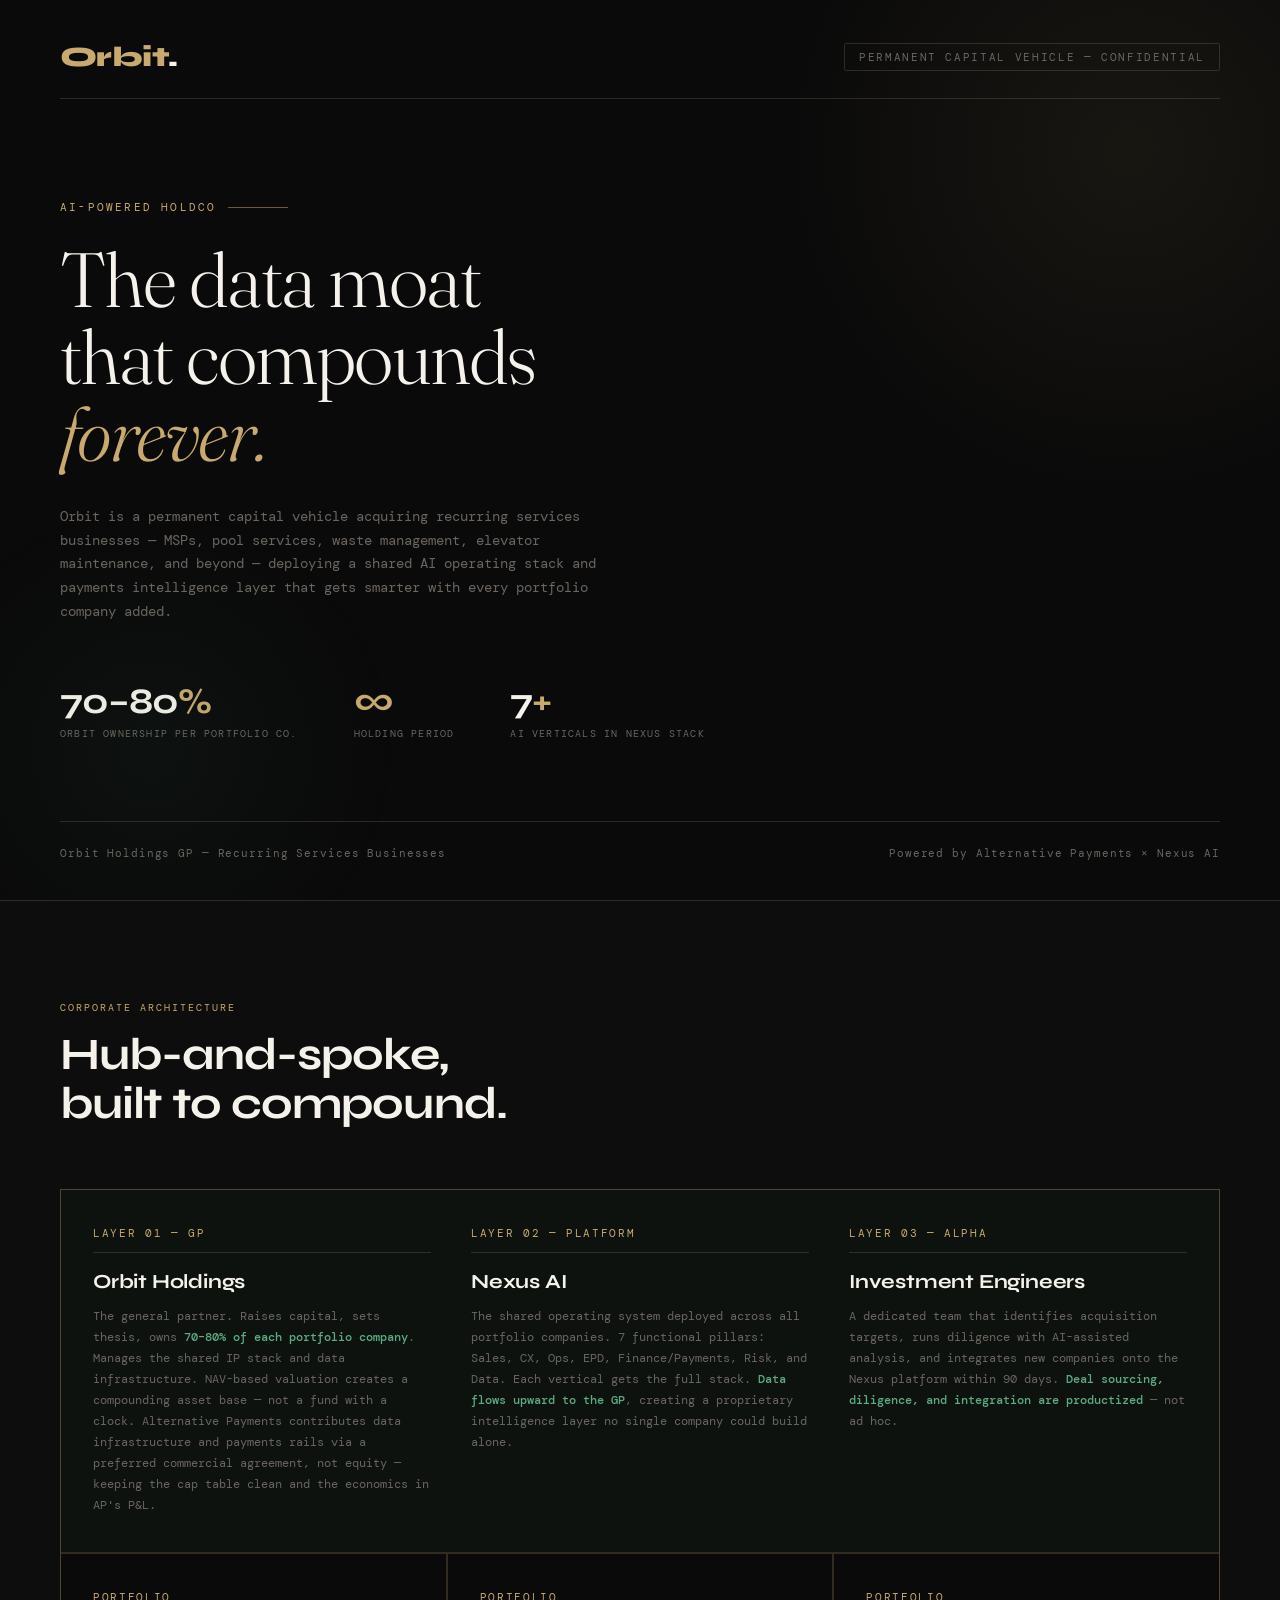
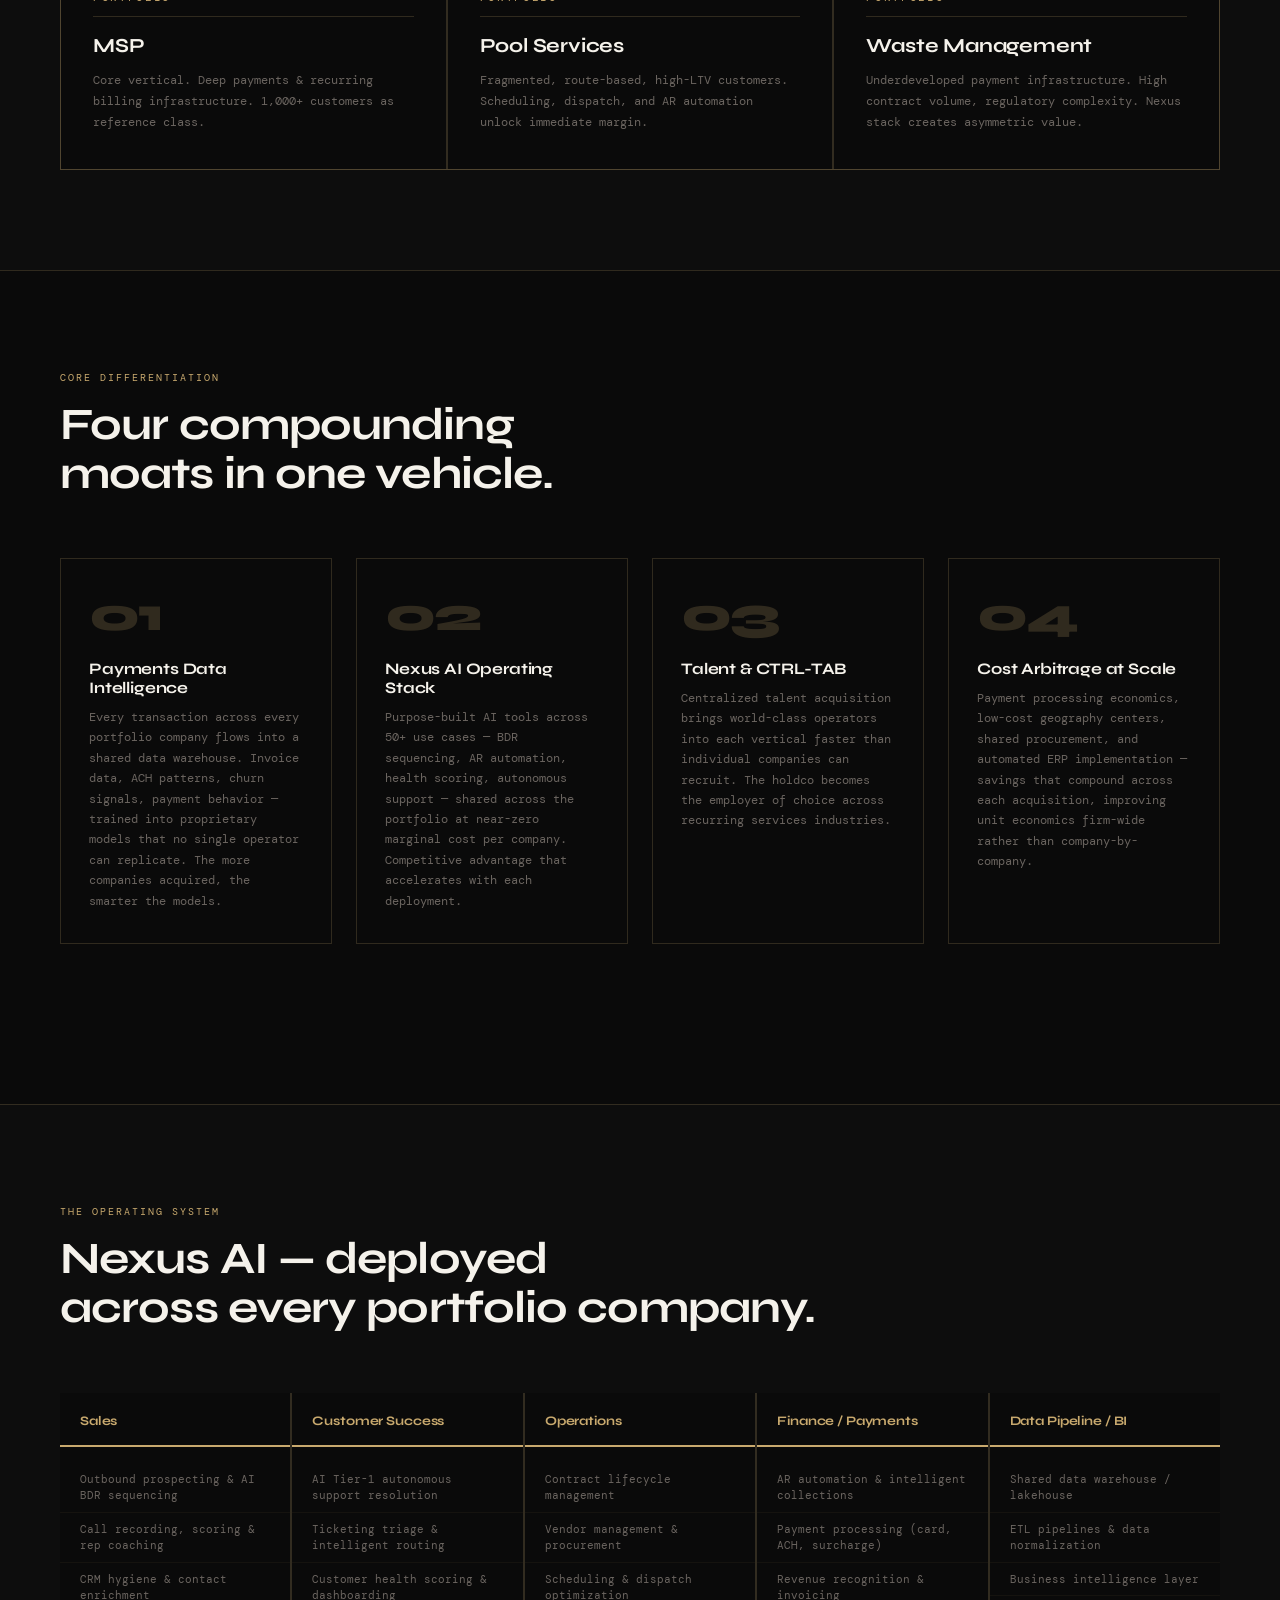
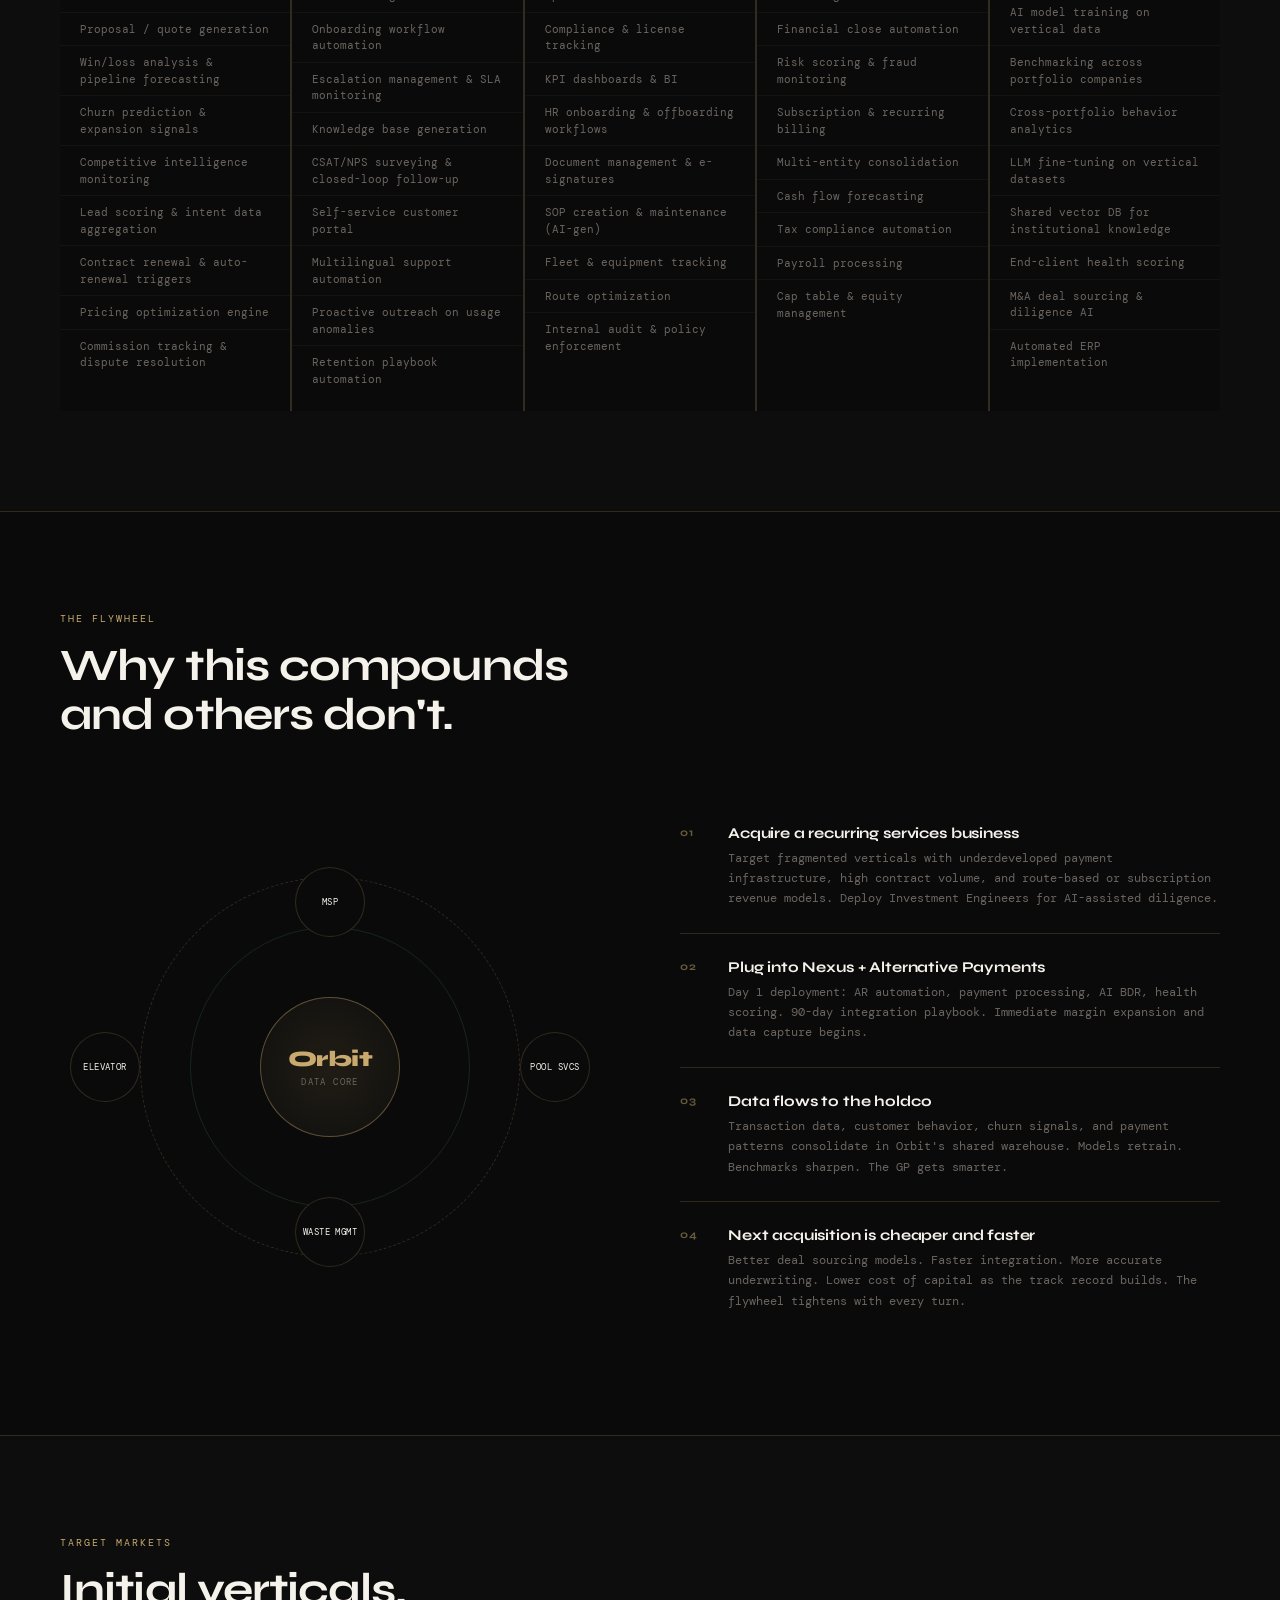
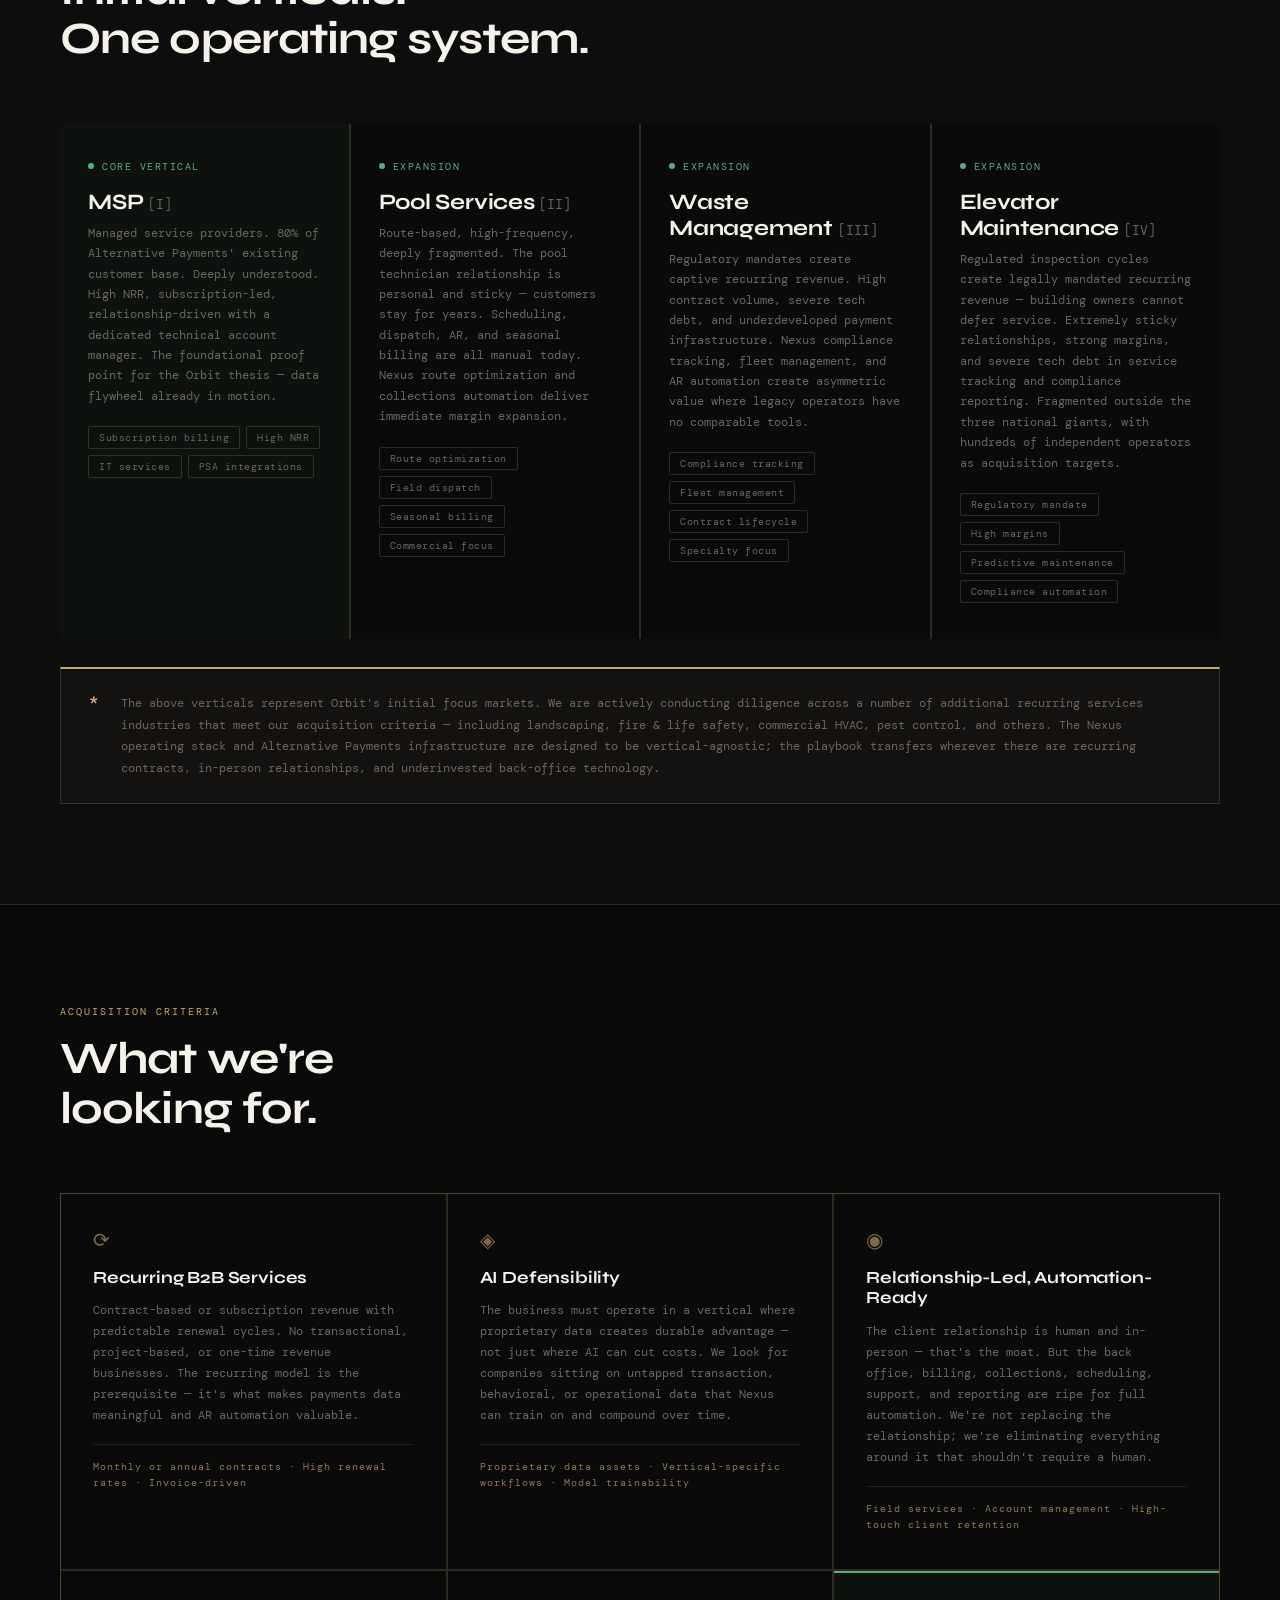
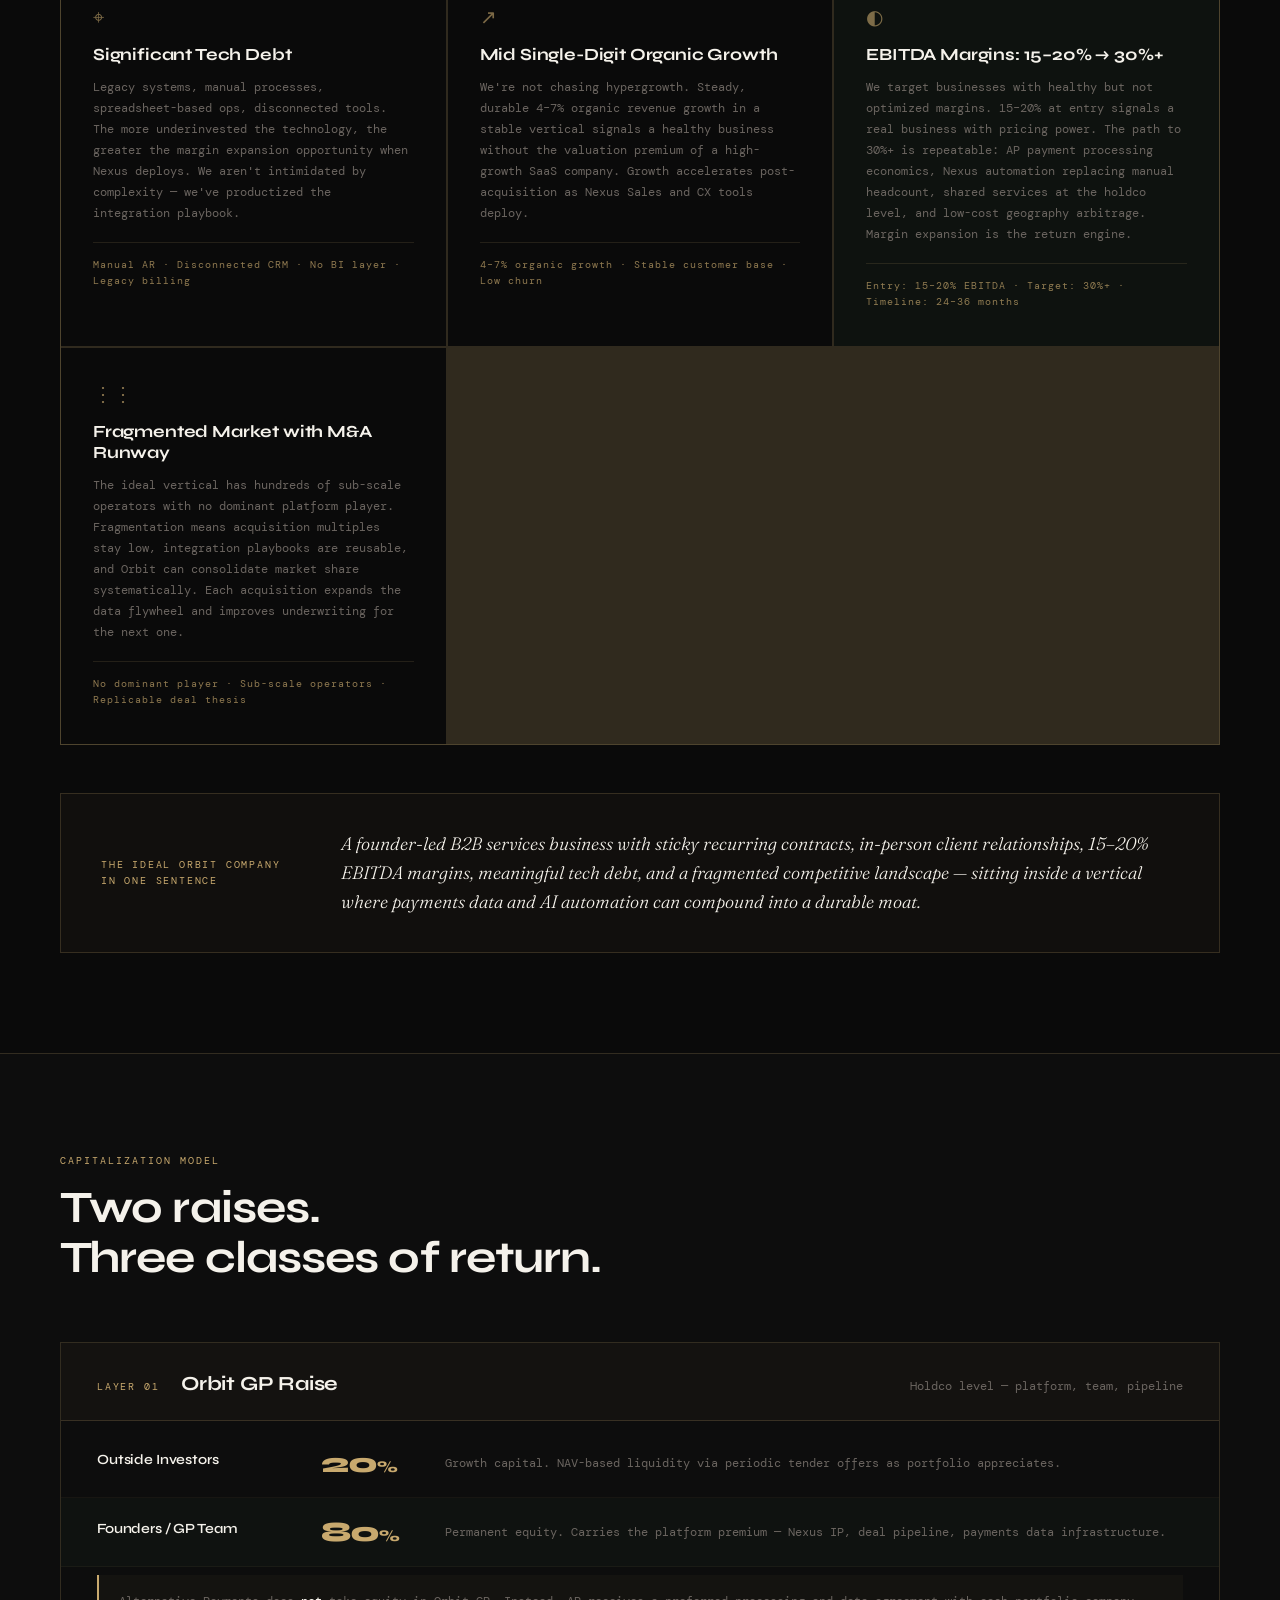
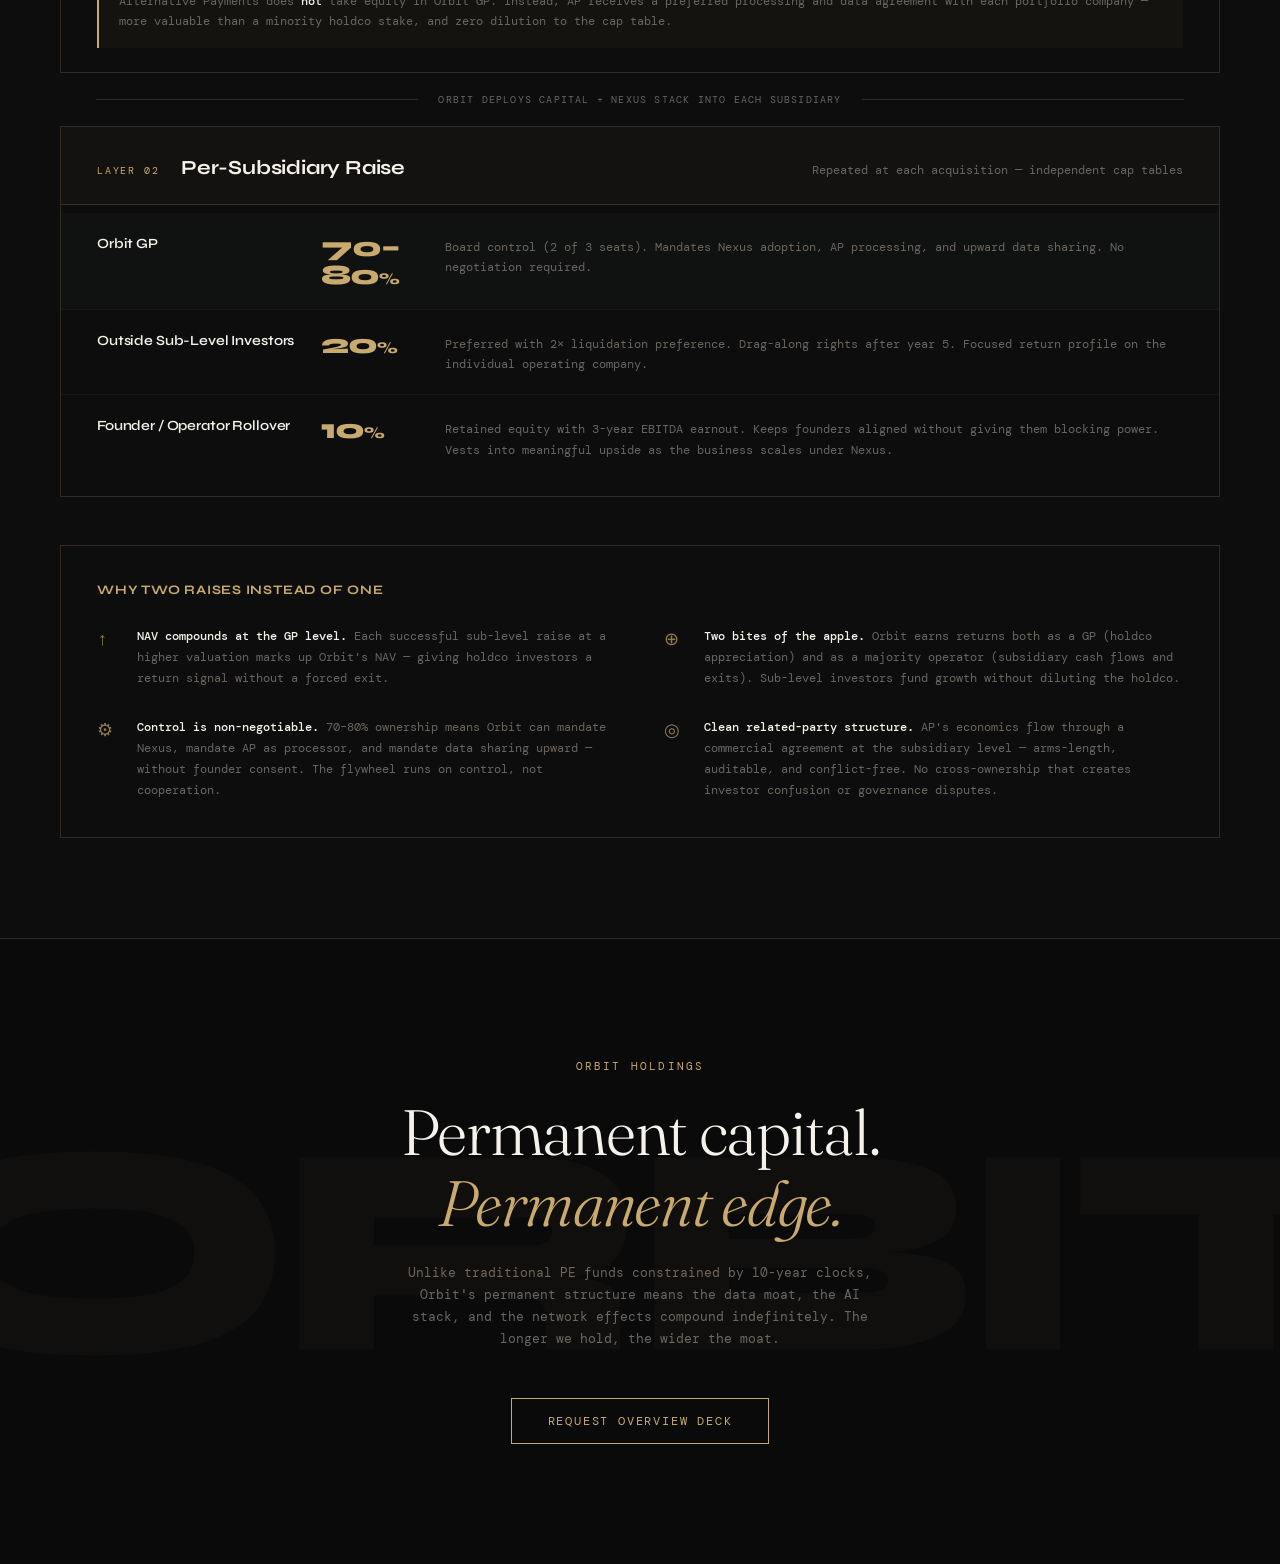
==== index.html @ 308761db "Rename orbit-overview.html to index.html" ====
<!DOCTYPE html>
<html lang="en">
<head>
<meta charset="UTF-8">
<meta name="viewport" content="width=device-width, initial-scale=1.0">
<title>Orbit — AI-Powered Permanent Capital Vehicle</title>
<link href="https://fonts.googleapis.com/css2?family=Syne:wght@400;500;600;700;800&family=DM+Mono:wght@300;400;500&family=Fraunces:ital,opsz,wght@0,9..144,300;0,9..144,400;1,9..144,300&display=swap" rel="stylesheet">
<style>
  :root {
    --black: #0a0a0a;
    --off-white: #f5f2eb;
    --cream: #ede9df;
    --gold: #c8a96e;
    --gold-light: #e2c998;
    --green: #3d7a5a;
    --green-light: #5aad82;
    --rust: #b85c38;
    --muted: #6b6560;
    --border: rgba(200,169,110,0.2);
  }

  * { margin: 0; padding: 0; box-sizing: border-box; }

  body {
    background: var(--black);
    color: var(--off-white);
    font-family: 'DM Mono', monospace;
    overflow-x: hidden;
  }

  /* ── HERO ── */
  .hero {
    min-height: 100vh;
    display: grid;
    grid-template-rows: auto 1fr auto;
    padding: 40px 60px;
    position: relative;
    overflow: hidden;
  }

  .hero::before {
    content: '';
    position: absolute;
    top: -200px; right: -200px;
    width: 700px; height: 700px;
    background: radial-gradient(circle, rgba(200,169,110,0.08) 0%, transparent 70%);
    pointer-events: none;
  }
  .hero::after {
    content: '';
    position: absolute;
    bottom: -100px; left: -100px;
    width: 500px; height: 500px;
    background: radial-gradient(circle, rgba(61,122,90,0.07) 0%, transparent 70%);
    pointer-events: none;
  }

  .nav {
    display: flex;
    justify-content: space-between;
    align-items: center;
    border-bottom: 1px solid var(--border);
    padding-bottom: 24px;
    animation: fadeUp 0.8s ease both;
  }

  .logo {
    font-family: 'Syne', sans-serif;
    font-size: 28px;
    font-weight: 800;
    letter-spacing: -0.02em;
    color: var(--gold);
  }
  .logo span { color: var(--off-white); }

  .nav-tag {
    font-size: 11px;
    letter-spacing: 0.15em;
    text-transform: uppercase;
    color: var(--muted);
    border: 1px solid var(--border);
    padding: 6px 14px;
    border-radius: 2px;
  }

  .hero-body {
    display: flex;
    flex-direction: column;
    justify-content: center;
    padding: 80px 0 60px;
    animation: fadeUp 0.8s 0.15s ease both;
  }

  .eyebrow {
    font-size: 11px;
    letter-spacing: 0.2em;
    text-transform: uppercase;
    color: var(--gold);
    margin-bottom: 28px;
    display: flex;
    align-items: center;
    gap: 12px;
  }
  .eyebrow::after {
    content: '';
    width: 60px; height: 1px;
    background: var(--gold);
    opacity: 0.5;
  }

  .hero-headline {
    font-family: 'Fraunces', serif;
    font-size: clamp(52px, 6vw, 88px);
    font-weight: 300;
    line-height: 1.0;
    letter-spacing: -0.02em;
    color: var(--off-white);
    max-width: 800px;
    margin-bottom: 32px;
  }
  .hero-headline em {
    font-style: italic;
    color: var(--gold);
  }

  .hero-sub {
    font-size: 14px;
    line-height: 1.7;
    color: var(--muted);
    max-width: 560px;
    margin-bottom: 56px;
  }

  .hero-stats {
    display: flex;
    gap: 56px;
  }
  .stat-item {}
  .stat-num {
    font-family: 'Syne', sans-serif;
    font-size: 36px;
    font-weight: 700;
    color: var(--off-white);
    letter-spacing: -0.03em;
  }
  .stat-num span { color: var(--gold); }
  .stat-label {
    font-size: 10px;
    letter-spacing: 0.12em;
    text-transform: uppercase;
    color: var(--muted);
    margin-top: 4px;
  }

  .hero-footer {
    border-top: 1px solid var(--border);
    padding-top: 24px;
    display: flex;
    justify-content: space-between;
    align-items: center;
    font-size: 11px;
    color: var(--muted);
    letter-spacing: 0.08em;
    animation: fadeUp 0.8s 0.3s ease both;
  }

  /* ── SECTIONS ── */
  section {
    padding: 100px 60px;
    border-top: 1px solid var(--border);
  }

  .section-label {
    font-size: 10px;
    letter-spacing: 0.2em;
    text-transform: uppercase;
    color: var(--gold);
    margin-bottom: 16px;
  }

  .section-title {
    font-family: 'Syne', sans-serif;
    font-size: clamp(32px, 3.5vw, 52px);
    font-weight: 700;
    letter-spacing: -0.02em;
    line-height: 1.1;
    margin-bottom: 60px;
    color: var(--off-white);
  }

  /* ── STRUCTURE ── */
  .structure-section {
    background: #0d0d0d;
  }

  .structure-grid {
    display: grid;
    grid-template-columns: 1fr 1fr 1fr;
    gap: 2px;
    background: var(--border);
    border: 1px solid var(--border);
  }

  .struct-cell {
    background: var(--black);
    padding: 36px 32px;
    position: relative;
    transition: background 0.3s;
  }
  .struct-cell:hover { background: #111; }

  .struct-cell.featured {
    background: #0e120f;
    grid-column: span 3;
    display: grid;
    grid-template-columns: 1fr 1fr 1fr;
    gap: 40px;
    align-items: start;
  }

  .struct-icon {
    font-size: 11px;
    letter-spacing: 0.15em;
    text-transform: uppercase;
    color: var(--gold);
    margin-bottom: 16px;
    padding-bottom: 12px;
    border-bottom: 1px solid var(--border);
  }

  .struct-title {
    font-family: 'Syne', sans-serif;
    font-size: 20px;
    font-weight: 700;
    color: var(--off-white);
    margin-bottom: 12px;
    letter-spacing: -0.01em;
  }

  .struct-body {
    font-size: 12px;
    line-height: 1.75;
    color: var(--muted);
  }

  .struct-highlight {
    color: var(--green-light);
    font-weight: 500;
  }

  /* ── MOAT ── */
  .moat-section {}

  .moat-grid {
    display: grid;
    grid-template-columns: repeat(4, 1fr);
    gap: 24px;
    margin-bottom: 60px;
  }

  .moat-card {
    border: 1px solid var(--border);
    padding: 32px 28px;
    position: relative;
    overflow: hidden;
    transition: border-color 0.3s, transform 0.3s;
  }
  .moat-card:hover {
    border-color: var(--gold);
    transform: translateY(-3px);
  }
  .moat-card::before {
    content: '';
    position: absolute;
    top: 0; left: 0; right: 0;
    height: 2px;
    background: var(--gold);
    opacity: 0;
    transition: opacity 0.3s;
  }
  .moat-card:hover::before { opacity: 1; }

  .moat-num {
    font-family: 'Syne', sans-serif;
    font-size: 48px;
    font-weight: 800;
    color: var(--border);
    line-height: 1;
    margin-bottom: 20px;
    letter-spacing: -0.04em;
  }

  .moat-title {
    font-family: 'Syne', sans-serif;
    font-size: 16px;
    font-weight: 700;
    color: var(--off-white);
    margin-bottom: 10px;
    letter-spacing: -0.01em;
  }

  .moat-body {
    font-size: 12px;
    line-height: 1.7;
    color: var(--muted);
  }

  /* ── NEXUS ── */
  .nexus-section {
    background: #0d0d0d;
  }

  .nexus-grid {
    display: grid;
    grid-template-columns: repeat(5, 1fr);
    gap: 2px;
    background: var(--border);
  }

  .nexus-col {
    background: var(--black);
  }

  .nexus-header {
    padding: 20px 20px 16px;
    border-bottom: 2px solid var(--gold);
    font-family: 'Syne', sans-serif;
    font-size: 13px;
    font-weight: 700;
    letter-spacing: -0.01em;
    color: var(--gold);
  }

  .nexus-items {
    padding: 16px 0;
  }

  .nexus-item {
    padding: 8px 20px;
    font-size: 11px;
    color: var(--muted);
    line-height: 1.5;
    border-bottom: 1px solid rgba(200,169,110,0.06);
    transition: color 0.2s, background 0.2s;
  }
  .nexus-item:hover {
    color: var(--off-white);
    background: rgba(200,169,110,0.04);
  }
  .nexus-item:last-child { border-bottom: none; }

  /* ── FLYWHEEL ── */
  .flywheel-section {}

  .flywheel-layout {
    display: grid;
    grid-template-columns: 1fr 1fr;
    gap: 80px;
    align-items: center;
  }

  .flywheel-diagram {
    position: relative;
    height: 420px;
    display: flex;
    align-items: center;
    justify-content: center;
  }

  .orbit-ring {
    position: absolute;
    border-radius: 50%;
    border: 1px solid var(--border);
    animation: spin linear infinite;
  }
  .orbit-ring:nth-child(1) {
    width: 380px; height: 380px;
    animation-duration: 40s;
    border-style: dashed;
  }
  .orbit-ring:nth-child(2) {
    width: 280px; height: 280px;
    animation-duration: 28s;
    animation-direction: reverse;
    border-color: rgba(61,122,90,0.25);
  }

  .orbit-center {
    position: relative;
    z-index: 10;
    text-align: center;
    width: 140px; height: 140px;
    background: radial-gradient(circle, rgba(200,169,110,0.12), rgba(200,169,110,0.03));
    border-radius: 50%;
    border: 1px solid rgba(200,169,110,0.4);
    display: flex;
    flex-direction: column;
    align-items: center;
    justify-content: center;
  }

  .orbit-center-name {
    font-family: 'Syne', sans-serif;
    font-size: 22px;
    font-weight: 800;
    color: var(--gold);
    letter-spacing: -0.02em;
  }
  .orbit-center-sub {
    font-size: 9px;
    letter-spacing: 0.15em;
    text-transform: uppercase;
    color: var(--muted);
    margin-top: 4px;
  }

  .orbit-node {
    position: absolute;
    width: 70px; height: 70px;
    border-radius: 50%;
    background: var(--black);
    border: 1px solid var(--border);
    display: flex;
    align-items: center;
    justify-content: center;
    font-size: 9px;
    text-align: center;
    color: var(--off-white);
    letter-spacing: 0.05em;
    text-transform: uppercase;
    z-index: 5;
    line-height: 1.3;
    padding: 6px;
    transition: border-color 0.3s;
  }
  .orbit-node:hover { border-color: var(--gold); }

  .flywheel-points {}

  .flywheel-point {
    display: flex;
    gap: 20px;
    align-items: flex-start;
    padding: 24px 0;
    border-bottom: 1px solid var(--border);
  }
  .flywheel-point:last-child { border-bottom: none; }

  .fp-num {
    font-family: 'Syne', sans-serif;
    font-size: 11px;
    font-weight: 700;
    color: var(--gold);
    opacity: 0.5;
    min-width: 28px;
    padding-top: 2px;
    letter-spacing: 0.05em;
  }
  .fp-title {
    font-family: 'Syne', sans-serif;
    font-size: 15px;
    font-weight: 700;
    color: var(--off-white);
    margin-bottom: 6px;
    letter-spacing: -0.01em;
  }
  .fp-body {
    font-size: 12px;
    color: var(--muted);
    line-height: 1.7;
  }

  /* ── VERTICALS ── */
  .verticals-section {
    background: #0d0d0d;
  }

  .verticals-grid {
    display: grid;
    grid-template-columns: repeat(4, 1fr);
    gap: 2px;
    background: var(--border);
  }

  .vertical-card {
    background: var(--black);
    padding: 36px 28px;
    transition: background 0.3s;
  }
  .vertical-card:hover { background: #111; }
  .vertical-card.primary { background: #0e120f; }

  .v-tag {
    font-size: 10px;
    letter-spacing: 0.15em;
    text-transform: uppercase;
    color: var(--green-light);
    margin-bottom: 16px;
    display: flex;
    align-items: center;
    gap: 8px;
  }
  .v-dot { width: 6px; height: 6px; border-radius: 50%; background: var(--green-light); }

  .v-name {
    font-family: 'Syne', sans-serif;
    font-size: 22px;
    font-weight: 700;
    color: var(--off-white);
    margin-bottom: 8px;
    letter-spacing: -0.01em;
  }

  .v-body {
    font-size: 12px;
    color: var(--muted);
    line-height: 1.7;
    margin-bottom: 20px;
  }

  .v-chips {
    display: flex;
    flex-wrap: wrap;
    gap: 6px;
    margin-top: 16px;
  }
  .v-chip {
    font-size: 10px;
    border: 1px solid var(--border);
    padding: 4px 10px;
    border-radius: 2px;
    color: var(--muted);
    letter-spacing: 0.05em;
  }

  /* ── CTA ── */
  .cta-section {
    padding: 120px 60px;
    text-align: center;
    position: relative;
    overflow: hidden;
  }
  .cta-section::before {
    content: 'ORBIT';
    position: absolute;
    top: 50%; left: 50%;
    transform: translate(-50%, -50%);
    font-family: 'Syne', sans-serif;
    font-size: 300px;
    font-weight: 800;
    color: rgba(200,169,110,0.03);
    letter-spacing: -0.05em;
    pointer-events: none;
    white-space: nowrap;
  }

  .cta-eyebrow {
    font-size: 11px;
    letter-spacing: 0.2em;
    text-transform: uppercase;
    color: var(--gold);
    margin-bottom: 24px;
  }

  .cta-title {
    font-family: 'Fraunces', serif;
    font-size: clamp(40px, 5vw, 72px);
    font-weight: 300;
    line-height: 1.1;
    color: var(--off-white);
    margin-bottom: 24px;
    letter-spacing: -0.02em;
  }
  .cta-title em { font-style: italic; color: var(--gold); }

  .cta-body {
    font-size: 13px;
    color: var(--muted);
    max-width: 480px;
    margin: 0 auto 48px;
    line-height: 1.7;
  }

  .cta-pill {
    display: inline-block;
    border: 1px solid var(--gold);
    color: var(--gold);
    padding: 14px 36px;
    font-size: 12px;
    letter-spacing: 0.15em;
    text-transform: uppercase;
    transition: all 0.3s;
    cursor: pointer;
  }
  .cta-pill:hover {
    background: var(--gold);
    color: var(--black);
  }

  /* ── CAPITAL STRUCTURE ── */
  .capital-section { background: #0d0d0d; }

  .capital-layout {
    display: flex;
    flex-direction: column;
    gap: 0;
  }

  .cap-layer {
    border: 1px solid var(--border);
    overflow: hidden;
  }

  .cap-layer + .cap-layer { border-top: none; }

  .cap-layer-header {
    padding: 28px 36px 24px;
    border-bottom: 1px solid var(--border);
    display: flex;
    align-items: baseline;
    gap: 20px;
    background: rgba(200,169,110,0.03);
  }

  .cap-layer-tag {
    font-size: 10px;
    letter-spacing: 0.18em;
    text-transform: uppercase;
    color: var(--gold);
    min-width: 64px;
  }

  .cap-layer-name {
    font-family: 'Syne', sans-serif;
    font-size: 20px;
    font-weight: 700;
    color: var(--off-white);
    letter-spacing: -0.01em;
  }

  .cap-layer-sub {
    font-size: 12px;
    color: var(--muted);
    margin-left: auto;
  }

  .cap-layer-body {
    padding: 8px 0 16px;
  }

  .cap-row {
    display: grid;
    grid-template-columns: 200px 100px 1fr;
    align-items: start;
    gap: 24px;
    padding: 20px 36px;
    border-bottom: 1px solid rgba(200,169,110,0.06);
    transition: background 0.2s;
  }
  .cap-row:hover { background: rgba(200,169,110,0.03); }
  .cap-row:last-of-type { border-bottom: none; }
  .cap-row.highlight { background: rgba(61,122,90,0.05); }
  .cap-row.highlight:hover { background: rgba(61,122,90,0.08); }

  .cap-party {
    font-family: 'Syne', sans-serif;
    font-size: 14px;
    font-weight: 600;
    color: var(--off-white);
    letter-spacing: -0.01em;
    padding-top: 2px;
  }

  .cap-pct {
    font-family: 'Syne', sans-serif;
    font-size: 28px;
    font-weight: 800;
    color: var(--gold);
    letter-spacing: -0.03em;
    line-height: 1;
  }
  .cap-pct span { font-size: 16px; }

  .cap-note {
    font-size: 12px;
    color: var(--muted);
    line-height: 1.7;
    padding-top: 4px;
  }

  .cap-callout {
    margin: 8px 36px 8px;
    padding: 16px 20px;
    border-left: 2px solid var(--gold);
    font-size: 12px;
    color: var(--muted);
    line-height: 1.7;
    background: rgba(200,169,110,0.04);
  }
  .cap-callout em { color: var(--off-white); font-style: normal; font-weight: 500; }

  .cap-arrow {
    display: flex;
    align-items: center;
    gap: 20px;
    padding: 20px 36px;
  }
  .cap-arrow-line {
    flex: 1;
    height: 1px;
    background: var(--border);
  }
  .cap-arrow-label {
    font-size: 10px;
    letter-spacing: 0.12em;
    text-transform: uppercase;
    color: var(--muted);
    white-space: nowrap;
  }

  .cap-why {
    margin-top: 48px;
    border: 1px solid var(--border);
    padding: 36px;
  }

  .cap-why-title {
    font-family: 'Syne', sans-serif;
    font-size: 13px;
    font-weight: 700;
    letter-spacing: 0.06em;
    text-transform: uppercase;
    color: var(--gold);
    margin-bottom: 28px;
  }

  .cap-why-grid {
    display: grid;
    grid-template-columns: 1fr 1fr;
    gap: 28px 48px;
  }

  .cap-why-item {
    display: flex;
    gap: 16px;
    align-items: flex-start;
  }

  .cap-why-icon {
    font-size: 18px;
    color: var(--gold);
    min-width: 24px;
    padding-top: 1px;
    opacity: 0.7;
  }

  .cap-why-text {
    font-size: 12px;
    color: var(--muted);
    line-height: 1.75;
  }
  .cap-why-text strong { color: var(--off-white); font-weight: 500; }

  .v-bracket {
    font-family: 'DM Mono', monospace;
    font-size: 13px;
    font-weight: 400;
    color: var(--muted);
    letter-spacing: 0;
  }

  .verticals-footnote {
    display: flex;
    gap: 16px;
    align-items: flex-start;
    margin-top: 28px;
    padding: 24px 28px;
    border: 1px solid var(--border);
    border-top: 2px solid var(--gold);
    background: rgba(200,169,110,0.03);
  }

  .vf-asterisk {
    font-family: 'Syne', sans-serif;
    font-size: 22px;
    color: var(--gold);
    line-height: 1;
    min-width: 16px;
    padding-top: 1px;
  }

  .vf-text {
    font-size: 12px;
    color: var(--muted);
    line-height: 1.8;
  }

  /* ── TARGET CRITERIA ── */
  .target-section {}

  .target-grid {
    display: grid;
    grid-template-columns: repeat(3, 1fr);
    gap: 2px;
    background: var(--border);
    border: 1px solid var(--border);
    margin-bottom: 48px;
  }

  .target-card {
    background: var(--black);
    padding: 36px 32px;
    transition: background 0.3s;
    position: relative;
  }
  .target-card:hover { background: #111; }

  .target-card.highlight-card {
    background: #0e120f;
    grid-column: span 1;
  }
  .target-card.highlight-card:hover { background: #111b13; }
  .target-card.highlight-card::before {
    content: '';
    position: absolute;
    top: 0; left: 0; right: 0;
    height: 2px;
    background: var(--green-light);
  }

  .target-icon {
    font-size: 20px;
    color: var(--gold);
    opacity: 0.6;
    margin-bottom: 18px;
    line-height: 1;
  }

  .target-title {
    font-family: 'Syne', sans-serif;
    font-size: 17px;
    font-weight: 700;
    color: var(--off-white);
    margin-bottom: 12px;
    letter-spacing: -0.01em;
    line-height: 1.2;
  }

  .target-body {
    font-size: 12px;
    color: var(--muted);
    line-height: 1.75;
    margin-bottom: 18px;
  }

  .target-signal {
    font-size: 10px;
    letter-spacing: 0.1em;
    color: var(--gold);
    opacity: 0.7;
    border-top: 1px solid var(--border);
    padding-top: 14px;
    line-height: 1.6;
  }

  .target-summary {
    border: 1px solid var(--border);
    padding: 36px 40px;
    display: grid;
    grid-template-columns: 200px 1fr;
    gap: 40px;
    align-items: center;
    background: rgba(200,169,110,0.03);
  }

  .ts-label {
    font-size: 10px;
    letter-spacing: 0.18em;
    text-transform: uppercase;
    color: var(--gold);
    line-height: 1.6;
  }

  .ts-text {
    font-family: 'Fraunces', serif;
    font-size: 18px;
    font-weight: 300;
    color: var(--off-white);
    line-height: 1.6;
    font-style: italic;
  }

  @media (max-width: 1100px) {
    .target-grid { grid-template-columns: repeat(2, 1fr); }
    .target-summary { grid-template-columns: 1fr; gap: 16px; }
  }
  @media (max-width: 700px) {
    .target-grid { grid-template-columns: 1fr; }
  }

  /* ── ANIMATIONS ── */
  @keyframes fadeUp {
    from { opacity: 0; transform: translateY(20px); }
    to { opacity: 1; transform: translateY(0); }
  }
  @keyframes spin {
    from { transform: rotate(0deg); }
    to { transform: rotate(360deg); }
  }

  .reveal {
    opacity: 0;
    transform: translateY(24px);
    transition: opacity 0.7s ease, transform 0.7s ease;
  }
  .reveal.visible {
    opacity: 1;
    transform: translateY(0);
  }

  /* ── RESPONSIVE ── */
  @media (max-width: 1100px) {
    .moat-grid { grid-template-columns: repeat(2, 1fr); }
    .nexus-grid { grid-template-columns: repeat(3, 1fr); }
    .verticals-grid { grid-template-columns: repeat(2, 1fr); }
    .flywheel-layout { grid-template-columns: 1fr; }
    .flywheel-diagram { display: none; }
    .struct-cell.featured { grid-template-columns: 1fr; }
    .structure-grid { grid-template-columns: 1fr; }
  }
  @media (max-width: 700px) {
    .hero, section { padding: 60px 24px; }
    .hero-stats { flex-wrap: wrap; gap: 32px; }
    .moat-grid { grid-template-columns: 1fr; }
    .nexus-grid { grid-template-columns: 1fr 1fr; }
    .verticals-grid { grid-template-columns: 1fr; }
  }
</style>
</head>
<body>

<!-- HERO -->
<div class="hero">
  <nav class="nav">
    <div class="logo">Orbit<span>.</span></div>
    <div class="nav-tag">Permanent Capital Vehicle — Confidential</div>
  </nav>

  <div class="hero-body">
    <div class="eyebrow">AI-Powered Holdco</div>
    <h1 class="hero-headline">
      The data moat<br>that compounds<br>
      <em>forever.</em>
    </h1>
    <p class="hero-sub">
      Orbit is a permanent capital vehicle acquiring recurring services businesses — MSPs, pool services, waste management, elevator maintenance, and beyond — deploying a shared AI operating stack and payments intelligence layer that gets smarter with every portfolio company added.
    </p>
    <div class="hero-stats">
      <div class="stat-item">
        <div class="stat-num">70–80<span>%</span></div>
        <div class="stat-label">Orbit ownership per portfolio co.</div>
      </div>
      <div class="stat-item">
        <div class="stat-num"><span>∞</span></div>
        <div class="stat-label">Holding period</div>
      </div>
      <div class="stat-item">
        <div class="stat-num">7<span>+</span></div>
        <div class="stat-label">AI verticals in Nexus stack</div>
      </div>
    </div>
  </div>

  <div class="hero-footer">
    <span>Orbit Holdings GP — Recurring Services Businesses</span>
    <span>Powered by Alternative Payments × Nexus AI</span>
  </div>
</div>

<!-- STRUCTURE -->
<section class="structure-section reveal">
  <div class="section-label">Corporate Architecture</div>
  <h2 class="section-title">Hub-and-spoke,<br>built to compound.</h2>

  <div class="structure-grid">
    <div class="struct-cell featured">
      <div>
        <div class="struct-icon">Layer 01 — GP</div>
        <div class="struct-title">Orbit Holdings</div>
        <div class="struct-body">The general partner. Raises capital, sets thesis, owns <span class="struct-highlight">70–80% of each portfolio company</span>. Manages the shared IP stack and data infrastructure. NAV-based valuation creates a compounding asset base — not a fund with a clock. Alternative Payments contributes data infrastructure and payments rails via a preferred commercial agreement, not equity — keeping the cap table clean and the economics in AP's P&L.</div>
      </div>
      <div>
        <div class="struct-icon">Layer 02 — Platform</div>
        <div class="struct-title">Nexus AI</div>
        <div class="struct-body">The shared operating system deployed across all portfolio companies. 7 functional pillars: Sales, CX, Ops, EPD, Finance/Payments, Risk, and Data. Each vertical gets the full stack. <span class="struct-highlight">Data flows upward to the GP</span>, creating a proprietary intelligence layer no single company could build alone.</div>
      </div>
      <div>
        <div class="struct-icon">Layer 03 — Alpha</div>
        <div class="struct-title">Investment Engineers</div>
        <div class="struct-body">A dedicated team that identifies acquisition targets, runs diligence with AI-assisted analysis, and integrates new companies onto the Nexus platform within 90 days. <span class="struct-highlight">Deal sourcing, diligence, and integration are productized</span> — not ad hoc.</div>
      </div>
    </div>
    <div class="struct-cell">
      <div class="struct-icon">Portfolio</div>
      <div class="struct-title">MSP</div>
      <div class="struct-body">Core vertical. Deep payments & recurring billing infrastructure. 1,000+ customers as reference class.</div>
    </div>
    <div class="struct-cell">
      <div class="struct-icon">Portfolio</div>
      <div class="struct-title">Pool Services</div>
      <div class="struct-body">Fragmented, route-based, high-LTV customers. Scheduling, dispatch, and AR automation unlock immediate margin.</div>
    </div>
    <div class="struct-cell">
      <div class="struct-icon">Portfolio</div>
      <div class="struct-title">Waste Management</div>
      <div class="struct-body">Underdeveloped payment infrastructure. High contract volume, regulatory complexity. Nexus stack creates asymmetric value.</div>
    </div>
  </div>
</section>

<!-- DATA MOAT -->
<section class="reveal">
  <div class="section-label">Core Differentiation</div>
  <h2 class="section-title">Four compounding<br>moats in one vehicle.</h2>
  <div class="moat-grid">
    <div class="moat-card">
      <div class="moat-num">01</div>
      <div class="moat-title">Payments Data Intelligence</div>
      <div class="moat-body">Every transaction across every portfolio company flows into a shared data warehouse. Invoice data, ACH patterns, churn signals, payment behavior — trained into proprietary models that no single operator can replicate. The more companies acquired, the smarter the models.</div>
    </div>
    <div class="moat-card">
      <div class="moat-num">02</div>
      <div class="moat-title">Nexus AI Operating Stack</div>
      <div class="moat-body">Purpose-built AI tools across 50+ use cases — BDR sequencing, AR automation, health scoring, autonomous support — shared across the portfolio at near-zero marginal cost per company. Competitive advantage that accelerates with each deployment.</div>
    </div>
    <div class="moat-card">
      <div class="moat-num">03</div>
      <div class="moat-title">Talent & CTRL-TAB</div>
      <div class="moat-body">Centralized talent acquisition brings world-class operators into each vertical faster than individual companies can recruit. The holdco becomes the employer of choice across recurring services industries.</div>
    </div>
    <div class="moat-card">
      <div class="moat-num">04</div>
      <div class="moat-title">Cost Arbitrage at Scale</div>
      <div class="moat-body">Payment processing economics, low-cost geography centers, shared procurement, and automated ERP implementation — savings that compound across each acquisition, improving unit economics firm-wide rather than company-by-company.</div>
    </div>
  </div>
</section>

<!-- NEXUS STACK -->
<section class="nexus-section reveal">
  <div class="section-label">The Operating System</div>
  <h2 class="section-title">Nexus AI — deployed<br>across every portfolio company.</h2>
  <div class="nexus-grid">
    <div class="nexus-col">
      <div class="nexus-header">Sales</div>
      <div class="nexus-items">
        <div class="nexus-item">Outbound prospecting & AI BDR sequencing</div>
        <div class="nexus-item">Call recording, scoring & rep coaching</div>
        <div class="nexus-item">CRM hygiene & contact enrichment</div>
        <div class="nexus-item">Proposal / quote generation</div>
        <div class="nexus-item">Win/loss analysis & pipeline forecasting</div>
        <div class="nexus-item">Churn prediction & expansion signals</div>
        <div class="nexus-item">Competitive intelligence monitoring</div>
        <div class="nexus-item">Lead scoring & intent data aggregation</div>
        <div class="nexus-item">Contract renewal & auto-renewal triggers</div>
        <div class="nexus-item">Pricing optimization engine</div>
        <div class="nexus-item">Commission tracking & dispute resolution</div>
      </div>
    </div>
    <div class="nexus-col">
      <div class="nexus-header">Customer Success</div>
      <div class="nexus-items">
        <div class="nexus-item">AI Tier-1 autonomous support resolution</div>
        <div class="nexus-item">Ticketing triage & intelligent routing</div>
        <div class="nexus-item">Customer health scoring & dashboarding</div>
        <div class="nexus-item">Onboarding workflow automation</div>
        <div class="nexus-item">Escalation management & SLA monitoring</div>
        <div class="nexus-item">Knowledge base generation</div>
        <div class="nexus-item">CSAT/NPS surveying & closed-loop follow-up</div>
        <div class="nexus-item">Self-service customer portal</div>
        <div class="nexus-item">Multilingual support automation</div>
        <div class="nexus-item">Proactive outreach on usage anomalies</div>
        <div class="nexus-item">Retention playbook automation</div>
      </div>
    </div>
    <div class="nexus-col">
      <div class="nexus-header">Operations</div>
      <div class="nexus-items">
        <div class="nexus-item">Contract lifecycle management</div>
        <div class="nexus-item">Vendor management & procurement</div>
        <div class="nexus-item">Scheduling & dispatch optimization</div>
        <div class="nexus-item">Compliance & license tracking</div>
        <div class="nexus-item">KPI dashboards & BI</div>
        <div class="nexus-item">HR onboarding & offboarding workflows</div>
        <div class="nexus-item">Document management & e-signatures</div>
        <div class="nexus-item">SOP creation & maintenance (AI-gen)</div>
        <div class="nexus-item">Fleet & equipment tracking</div>
        <div class="nexus-item">Route optimization</div>
        <div class="nexus-item">Internal audit & policy enforcement</div>
      </div>
    </div>
    <div class="nexus-col">
      <div class="nexus-header">Finance / Payments</div>
      <div class="nexus-items">
        <div class="nexus-item">AR automation & intelligent collections</div>
        <div class="nexus-item">Payment processing (card, ACH, surcharge)</div>
        <div class="nexus-item">Revenue recognition & invoicing</div>
        <div class="nexus-item">Financial close automation</div>
        <div class="nexus-item">Risk scoring & fraud monitoring</div>
        <div class="nexus-item">Subscription & recurring billing</div>
        <div class="nexus-item">Multi-entity consolidation</div>
        <div class="nexus-item">Cash flow forecasting</div>
        <div class="nexus-item">Tax compliance automation</div>
        <div class="nexus-item">Payroll processing</div>
        <div class="nexus-item">Cap table & equity management</div>
      </div>
    </div>
    <div class="nexus-col">
      <div class="nexus-header">Data Pipeline / BI</div>
      <div class="nexus-items">
        <div class="nexus-item">Shared data warehouse / lakehouse</div>
        <div class="nexus-item">ETL pipelines & data normalization</div>
        <div class="nexus-item">Business intelligence layer</div>
        <div class="nexus-item">AI model training on vertical data</div>
        <div class="nexus-item">Benchmarking across portfolio companies</div>
        <div class="nexus-item">Cross-portfolio behavior analytics</div>
        <div class="nexus-item">LLM fine-tuning on vertical datasets</div>
        <div class="nexus-item">Shared vector DB for institutional knowledge</div>
        <div class="nexus-item">End-client health scoring</div>
        <div class="nexus-item">M&A deal sourcing & diligence AI</div>
        <div class="nexus-item">Automated ERP implementation</div>
      </div>
    </div>
  </div>
</section>

<!-- FLYWHEEL -->
<section class="reveal">
  <div class="section-label">The Flywheel</div>
  <h2 class="section-title">Why this compounds<br>and others don't.</h2>
  <div class="flywheel-layout">
    <div class="flywheel-diagram">
      <div class="orbit-ring"></div>
      <div class="orbit-ring"></div>
      <div class="orbit-center">
        <div class="orbit-center-name">Orbit</div>
        <div class="orbit-center-sub">Data Core</div>
      </div>
      <div class="orbit-node" style="top:10px;left:50%;transform:translateX(-50%)">MSP</div>
      <div class="orbit-node" style="top:50%;right:10px;transform:translateY(-50%)">Pool Svcs</div>
      <div class="orbit-node" style="bottom:10px;left:50%;transform:translateX(-50%)">Waste Mgmt</div>
      <div class="orbit-node" style="top:50%;left:10px;transform:translateY(-50%)">Elevator</div>
    </div>
    <div class="flywheel-points">
      <div class="flywheel-point">
        <div class="fp-num">01</div>
        <div>
          <div class="fp-title">Acquire a recurring services business</div>
          <div class="fp-body">Target fragmented verticals with underdeveloped payment infrastructure, high contract volume, and route-based or subscription revenue models. Deploy Investment Engineers for AI-assisted diligence.</div>
        </div>
      </div>
      <div class="flywheel-point">
        <div class="fp-num">02</div>
        <div>
          <div class="fp-title">Plug into Nexus + Alternative Payments</div>
          <div class="fp-body">Day 1 deployment: AR automation, payment processing, AI BDR, health scoring. 90-day integration playbook. Immediate margin expansion and data capture begins.</div>
        </div>
      </div>
      <div class="flywheel-point">
        <div class="fp-num">03</div>
        <div>
          <div class="fp-title">Data flows to the holdco</div>
          <div class="fp-body">Transaction data, customer behavior, churn signals, and payment patterns consolidate in Orbit's shared warehouse. Models retrain. Benchmarks sharpen. The GP gets smarter.</div>
        </div>
      </div>
      <div class="flywheel-point">
        <div class="fp-num">04</div>
        <div>
          <div class="fp-title">Next acquisition is cheaper and faster</div>
          <div class="fp-body">Better deal sourcing models. Faster integration. More accurate underwriting. Lower cost of capital as the track record builds. The flywheel tightens with every turn.</div>
        </div>
      </div>
    </div>
  </div>
</section>

<!-- VERTICALS -->
<section class="verticals-section reveal">
  <div class="section-label">Target Markets</div>
  <h2 class="section-title">Initial verticals.<br>One operating system.</h2>
  <div class="verticals-grid">
    <div class="vertical-card primary">
      <div class="v-tag"><div class="v-dot"></div>Core Vertical</div>
      <div class="v-name">MSP <span class="v-bracket">[I]</span></div>
      <div class="v-body">Managed service providers. 80% of Alternative Payments' existing customer base. Deeply understood. High NRR, subscription-led, relationship-driven with a dedicated technical account manager. The foundational proof point for the Orbit thesis — data flywheel already in motion.</div>
      <div class="v-chips">
        <div class="v-chip">Subscription billing</div>
        <div class="v-chip">High NRR</div>
        <div class="v-chip">IT services</div>
        <div class="v-chip">PSA integrations</div>
      </div>
    </div>
    <div class="vertical-card">
      <div class="v-tag"><div class="v-dot"></div>Expansion</div>
      <div class="v-name">Pool Services <span class="v-bracket">[II]</span></div>
      <div class="v-body">Route-based, high-frequency, deeply fragmented. The pool technician relationship is personal and sticky — customers stay for years. Scheduling, dispatch, AR, and seasonal billing are all manual today. Nexus route optimization and collections automation deliver immediate margin expansion.</div>
      <div class="v-chips">
        <div class="v-chip">Route optimization</div>
        <div class="v-chip">Field dispatch</div>
        <div class="v-chip">Seasonal billing</div>
        <div class="v-chip">Commercial focus</div>
      </div>
    </div>
    <div class="vertical-card">
      <div class="v-tag"><div class="v-dot"></div>Expansion</div>
      <div class="v-name">Waste Management <span class="v-bracket">[III]</span></div>
      <div class="v-body">Regulatory mandates create captive recurring revenue. High contract volume, severe tech debt, and underdeveloped payment infrastructure. Nexus compliance tracking, fleet management, and AR automation create asymmetric value where legacy operators have no comparable tools.</div>
      <div class="v-chips">
        <div class="v-chip">Compliance tracking</div>
        <div class="v-chip">Fleet management</div>
        <div class="v-chip">Contract lifecycle</div>
        <div class="v-chip">Specialty focus</div>
      </div>
    </div>
    <div class="vertical-card">
      <div class="v-tag"><div class="v-dot"></div>Expansion</div>
      <div class="v-name">Elevator Maintenance <span class="v-bracket">[IV]</span></div>
      <div class="v-body">Regulated inspection cycles create legally mandated recurring revenue — building owners cannot defer service. Extremely sticky relationships, strong margins, and severe tech debt in service tracking and compliance reporting. Fragmented outside the three national giants, with hundreds of independent operators as acquisition targets.</div>
      <div class="v-chips">
        <div class="v-chip">Regulatory mandate</div>
        <div class="v-chip">High margins</div>
        <div class="v-chip">Predictive maintenance</div>
        <div class="v-chip">Compliance automation</div>
      </div>
    </div>
  </div>
  <div class="verticals-footnote">
    <span class="vf-asterisk">*</span>
    <span class="vf-text">The above verticals represent Orbit's initial focus markets. We are actively conducting diligence across a number of additional recurring services industries that meet our acquisition criteria — including landscaping, fire & life safety, commercial HVAC, pest control, and others. The Nexus operating stack and Alternative Payments infrastructure are designed to be vertical-agnostic; the playbook transfers wherever there are recurring contracts, in-person relationships, and underinvested back-office technology.</span>
  </div>
</section>

<!-- TARGET CRITERIA -->
<section class="target-section reveal">
  <div class="section-label">Acquisition Criteria</div>
  <h2 class="section-title">What we're<br>looking for.</h2>

  <div class="target-grid">

    <div class="target-card">
      <div class="target-icon">⟳</div>
      <div class="target-title">Recurring B2B Services</div>
      <div class="target-body">Contract-based or subscription revenue with predictable renewal cycles. No transactional, project-based, or one-time revenue businesses. The recurring model is the prerequisite — it's what makes payments data meaningful and AR automation valuable.</div>
      <div class="target-signal">Monthly or annual contracts · High renewal rates · Invoice-driven</div>
    </div>

    <div class="target-card">
      <div class="target-icon">◈</div>
      <div class="target-title">AI Defensibility</div>
      <div class="target-body">The business must operate in a vertical where proprietary data creates durable advantage — not just where AI can cut costs. We look for companies sitting on untapped transaction, behavioral, or operational data that Nexus can train on and compound over time.</div>
      <div class="target-signal">Proprietary data assets · Vertical-specific workflows · Model trainability</div>
    </div>

    <div class="target-card">
      <div class="target-icon">◉</div>
      <div class="target-title">Relationship-Led, Automation-Ready</div>
      <div class="target-body">The client relationship is human and in-person — that's the moat. But the back office, billing, collections, scheduling, support, and reporting are ripe for full automation. We're not replacing the relationship; we're eliminating everything around it that shouldn't require a human.</div>
      <div class="target-signal">Field services · Account management · High-touch client retention</div>
    </div>

    <div class="target-card">
      <div class="target-icon">⌖</div>
      <div class="target-title">Significant Tech Debt</div>
      <div class="target-body">Legacy systems, manual processes, spreadsheet-based ops, disconnected tools. The more underinvested the technology, the greater the margin expansion opportunity when Nexus deploys. We aren't intimidated by complexity — we've productized the integration playbook.</div>
      <div class="target-signal">Manual AR · Disconnected CRM · No BI layer · Legacy billing</div>
    </div>

    <div class="target-card">
      <div class="target-icon">↗</div>
      <div class="target-title">Mid Single-Digit Organic Growth</div>
      <div class="target-body">We're not chasing hypergrowth. Steady, durable 4–7% organic revenue growth in a stable vertical signals a healthy business without the valuation premium of a high-growth SaaS company. Growth accelerates post-acquisition as Nexus Sales and CX tools deploy.</div>
      <div class="target-signal">4–7% organic growth · Stable customer base · Low churn</div>
    </div>

    <div class="target-card highlight-card">
      <div class="target-icon">◐</div>
      <div class="target-title">EBITDA Margins: 15–20% → 30%+</div>
      <div class="target-body">We target businesses with healthy but not optimized margins. 15–20% at entry signals a real business with pricing power. The path to 30%+ is repeatable: AP payment processing economics, Nexus automation replacing manual headcount, shared services at the holdco level, and low-cost geography arbitrage. Margin expansion is the return engine.</div>
      <div class="target-signal">Entry: 15–20% EBITDA · Target: 30%+ · Timeline: 24–36 months</div>
    </div>

    <div class="target-card">
      <div class="target-icon">⋮⋮</div>
      <div class="target-title">Fragmented Market with M&A Runway</div>
      <div class="target-body">The ideal vertical has hundreds of sub-scale operators with no dominant platform player. Fragmentation means acquisition multiples stay low, integration playbooks are reusable, and Orbit can consolidate market share systematically. Each acquisition expands the data flywheel and improves underwriting for the next one.</div>
      <div class="target-signal">No dominant player · Sub-scale operators · Replicable deal thesis</div>
    </div>

  </div>

  <div class="target-summary">
    <div class="ts-label">The ideal Orbit company in one sentence</div>
    <div class="ts-text">A founder-led B2B services business with sticky recurring contracts, in-person client relationships, 15–20% EBITDA margins, meaningful tech debt, and a fragmented competitive landscape — sitting inside a vertical where payments data and AI automation can compound into a durable moat.</div>
  </div>

</section>

<!-- CAPITAL STRUCTURE -->
<section class="capital-section reveal">
  <div class="section-label">Capitalization Model</div>
  <h2 class="section-title">Two raises.<br>Three classes of return.</h2>

  <div class="capital-layout">

    <!-- LAYER 1: GP -->
    <div class="cap-layer">
      <div class="cap-layer-header">
        <div class="cap-layer-tag">Layer 01</div>
        <div class="cap-layer-name">Orbit GP Raise</div>
        <div class="cap-layer-sub">Holdco level — platform, team, pipeline</div>
      </div>
      <div class="cap-layer-body">
        <div class="cap-row">
          <div class="cap-party">Outside Investors</div>
          <div class="cap-pct">20<span>%</span></div>
          <div class="cap-note">Growth capital. NAV-based liquidity via periodic tender offers as portfolio appreciates.</div>
        </div>
        <div class="cap-row highlight">
          <div class="cap-party">Founders / GP Team</div>
          <div class="cap-pct">80<span>%</span></div>
          <div class="cap-note">Permanent equity. Carries the platform premium — Nexus IP, deal pipeline, payments data infrastructure.</div>
        </div>
        <div class="cap-callout">
          Alternative Payments does <em>not</em> take equity in Orbit GP. Instead, AP receives a preferred processing and data agreement with each portfolio company — more valuable than a minority holdco stake, and zero dilution to the cap table.
        </div>
      </div>
    </div>

    <div class="cap-arrow">
      <div class="cap-arrow-line"></div>
      <div class="cap-arrow-label">Orbit deploys capital + Nexus stack into each subsidiary</div>
      <div class="cap-arrow-line"></div>
    </div>

    <!-- LAYER 2: SUBSIDIARIES -->
    <div class="cap-layer">
      <div class="cap-layer-header">
        <div class="cap-layer-tag">Layer 02</div>
        <div class="cap-layer-name">Per-Subsidiary Raise</div>
        <div class="cap-layer-sub">Repeated at each acquisition — independent cap tables</div>
      </div>
      <div class="cap-layer-body">
        <div class="cap-row highlight">
          <div class="cap-party">Orbit GP</div>
          <div class="cap-pct">70–80<span>%</span></div>
          <div class="cap-note">Board control (2 of 3 seats). Mandates Nexus adoption, AP processing, and upward data sharing. No negotiation required.</div>
        </div>
        <div class="cap-row">
          <div class="cap-party">Outside Sub-Level Investors</div>
          <div class="cap-pct">20<span>%</span></div>
          <div class="cap-note">Preferred with 2× liquidation preference. Drag-along rights after year 5. Focused return profile on the individual operating company.</div>
        </div>
        <div class="cap-row">
          <div class="cap-party">Founder / Operator Rollover</div>
          <div class="cap-pct">10<span>%</span></div>
          <div class="cap-note">Retained equity with 3-year EBITDA earnout. Keeps founders aligned without giving them blocking power. Vests into meaningful upside as the business scales under Nexus.</div>
        </div>
      </div>
    </div>

    <!-- WHY THIS WORKS -->
    <div class="cap-why">
      <div class="cap-why-title">Why two raises instead of one</div>
      <div class="cap-why-grid">
        <div class="cap-why-item">
          <div class="cap-why-icon">↑</div>
          <div class="cap-why-text"><strong>NAV compounds at the GP level.</strong> Each successful sub-level raise at a higher valuation marks up Orbit's NAV — giving holdco investors a return signal without a forced exit.</div>
        </div>
        <div class="cap-why-item">
          <div class="cap-why-icon">⊕</div>
          <div class="cap-why-text"><strong>Two bites of the apple.</strong> Orbit earns returns both as a GP (holdco appreciation) and as a majority operator (subsidiary cash flows and exits). Sub-level investors fund growth without diluting the holdco.</div>
        </div>
        <div class="cap-why-item">
          <div class="cap-why-icon">⚙</div>
          <div class="cap-why-text"><strong>Control is non-negotiable.</strong> 70–80% ownership means Orbit can mandate Nexus, mandate AP as processor, and mandate data sharing upward — without founder consent. The flywheel runs on control, not cooperation.</div>
        </div>
        <div class="cap-why-item">
          <div class="cap-why-icon">◎</div>
          <div class="cap-why-text"><strong>Clean related-party structure.</strong> AP's economics flow through a commercial agreement at the subsidiary level — arms-length, auditable, and conflict-free. No cross-ownership that creates investor confusion or governance disputes.</div>
        </div>
      </div>
    </div>

  </div>
</section>

<!-- CTA -->
<section class="cta-section reveal">
  <div class="cta-eyebrow">Orbit Holdings</div>
  <h2 class="cta-title">
    Permanent capital.<br>
    <em>Permanent edge.</em>
  </h2>
  <p class="cta-body">
    Unlike traditional PE funds constrained by 10-year clocks, Orbit's permanent structure means the data moat, the AI stack, and the network effects compound indefinitely. The longer we hold, the wider the moat.
  </p>
  <div class="cta-pill">Request Overview Deck</div>
</section>

<script>
  // Scroll reveal
  const reveals = document.querySelectorAll('.reveal');
  const io = new IntersectionObserver((entries) => {
    entries.forEach(e => { if (e.isIntersecting) e.target.classList.add('visible'); });
  }, { threshold: 0.1 });
  reveals.forEach(r => io.observe(r));
</script>
</body>
</html>
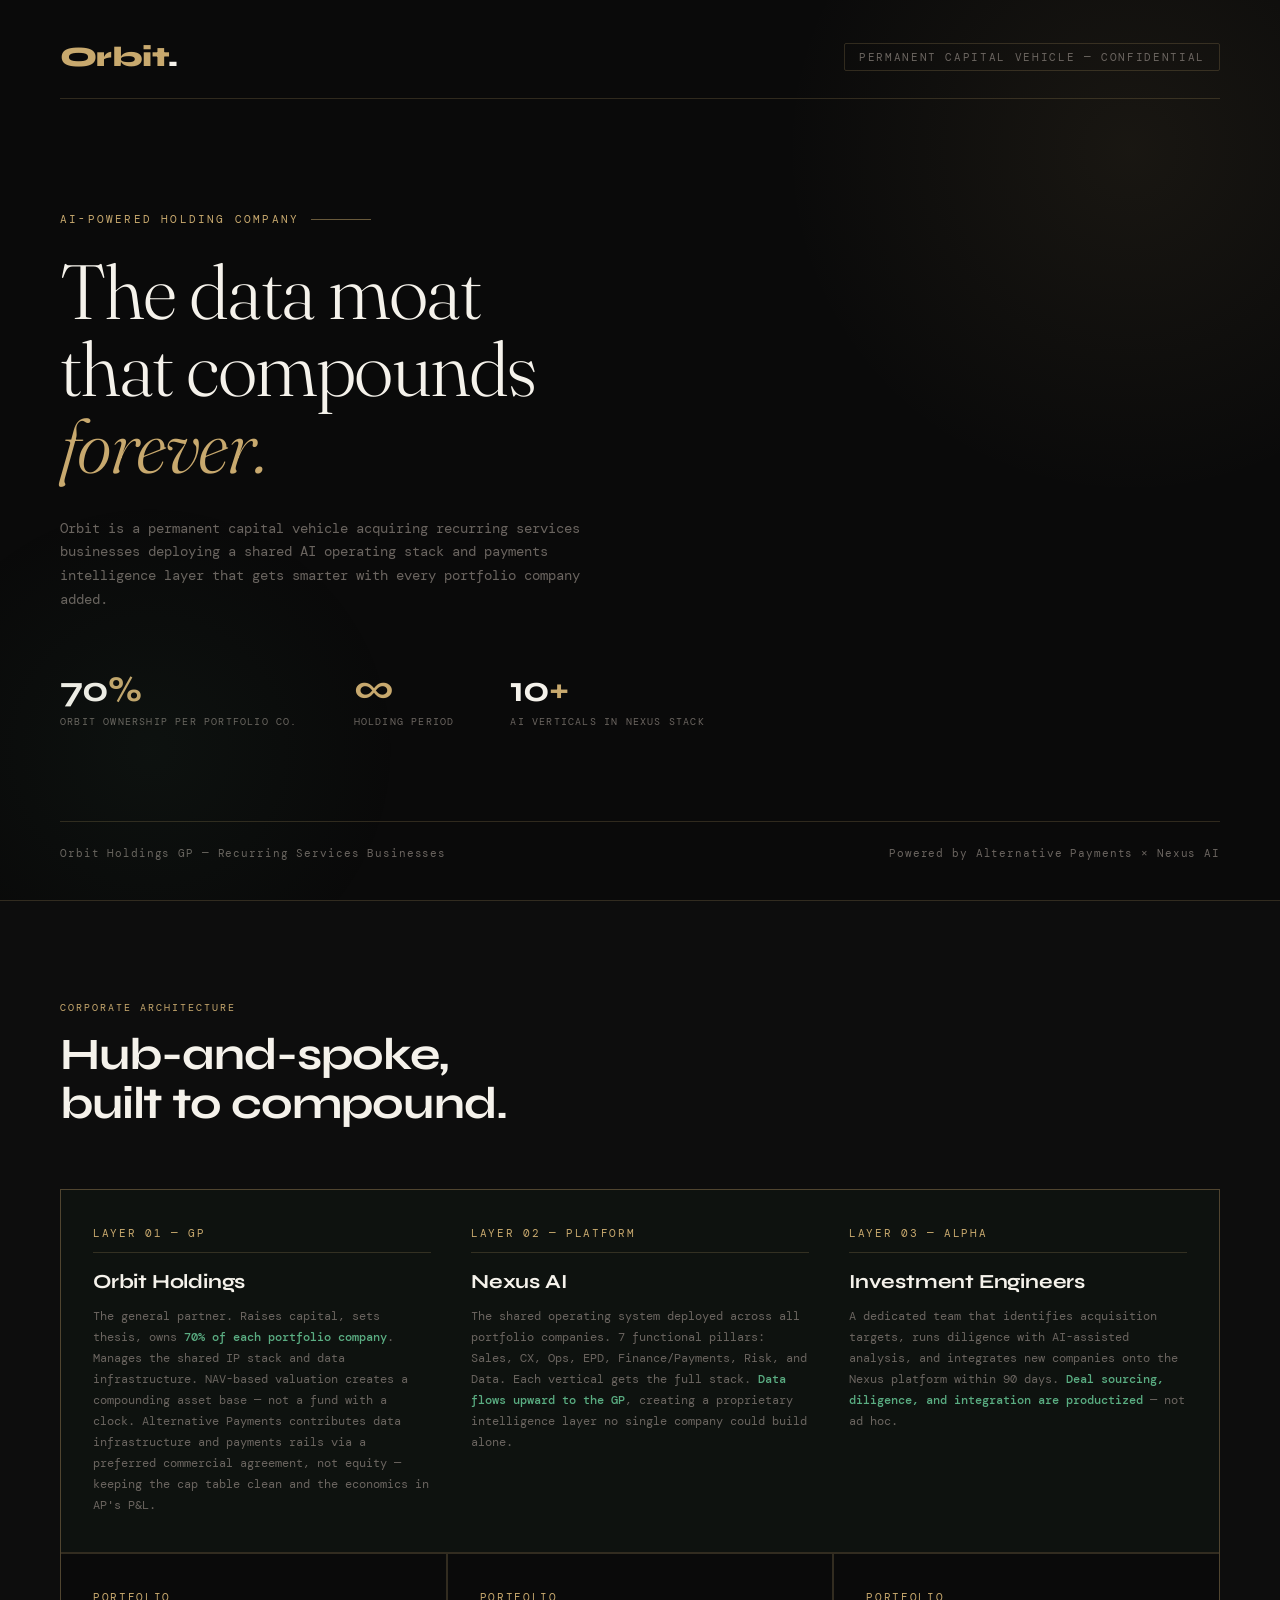
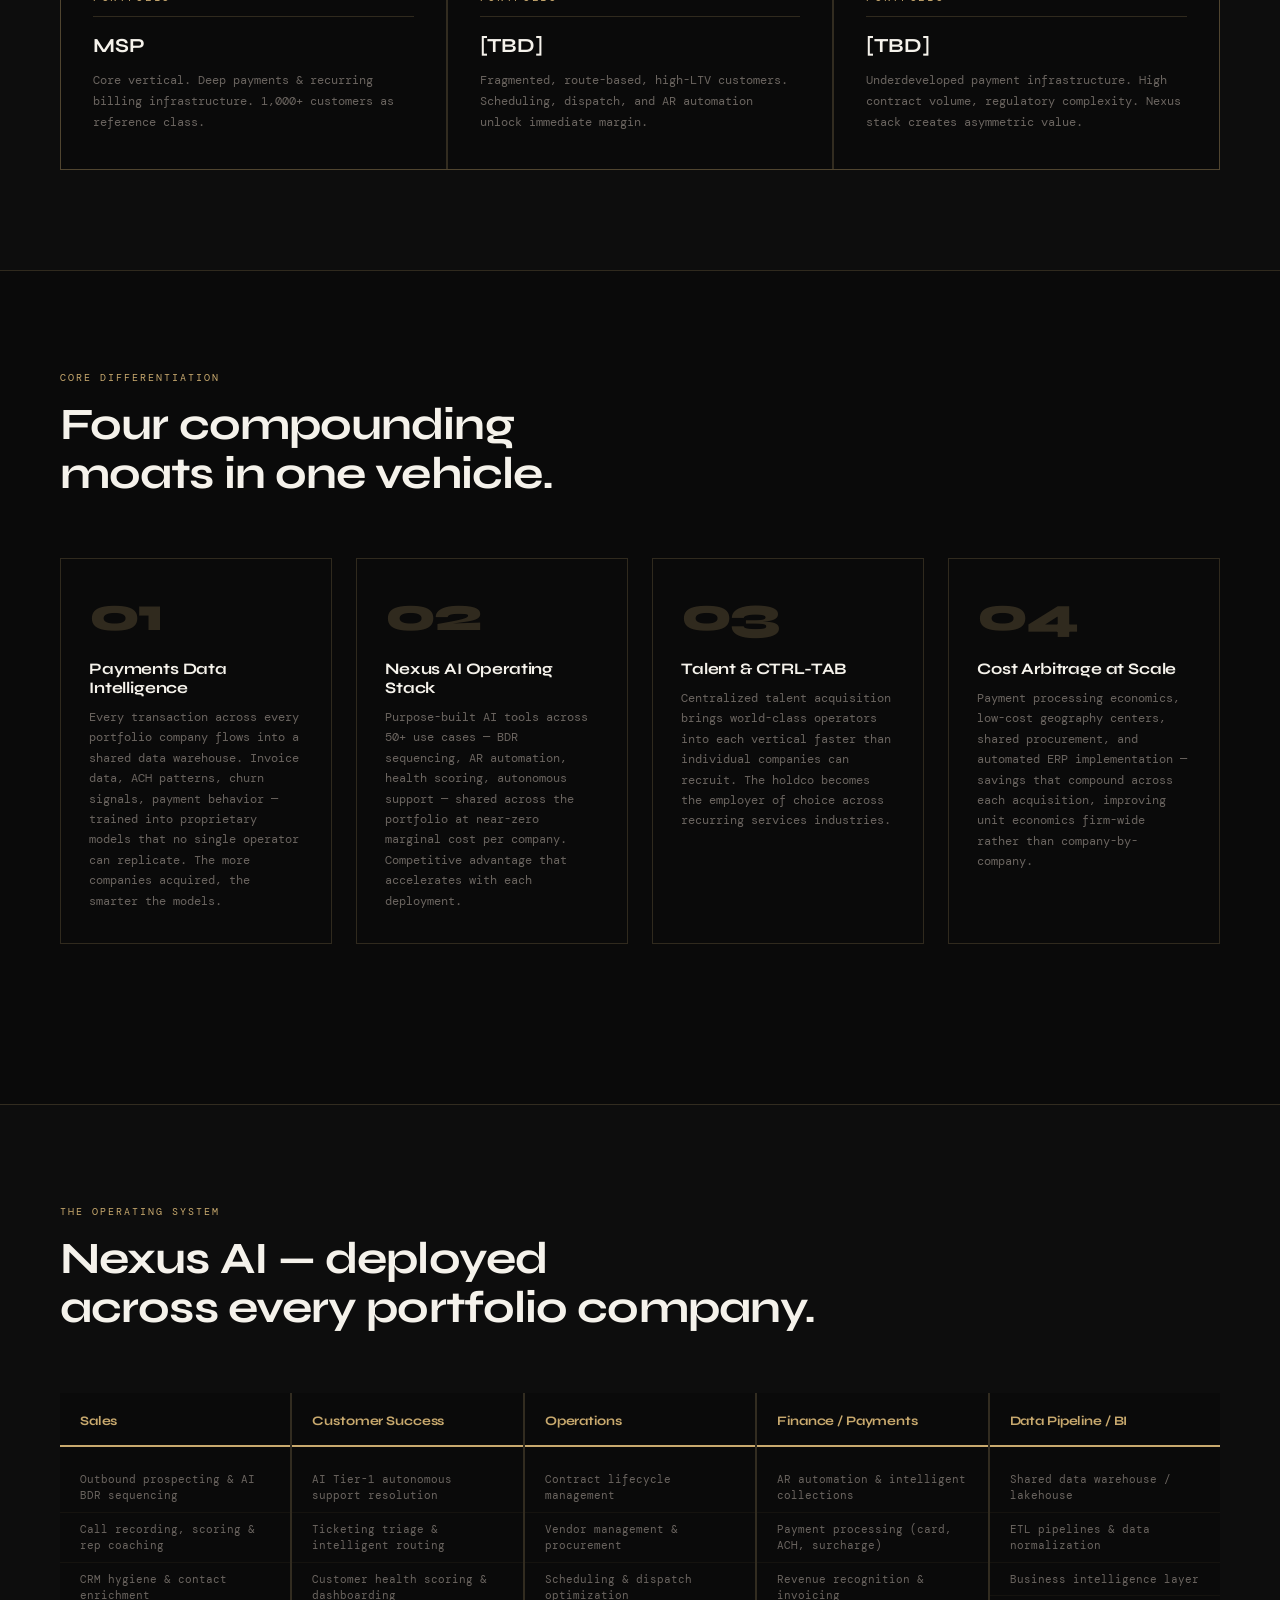
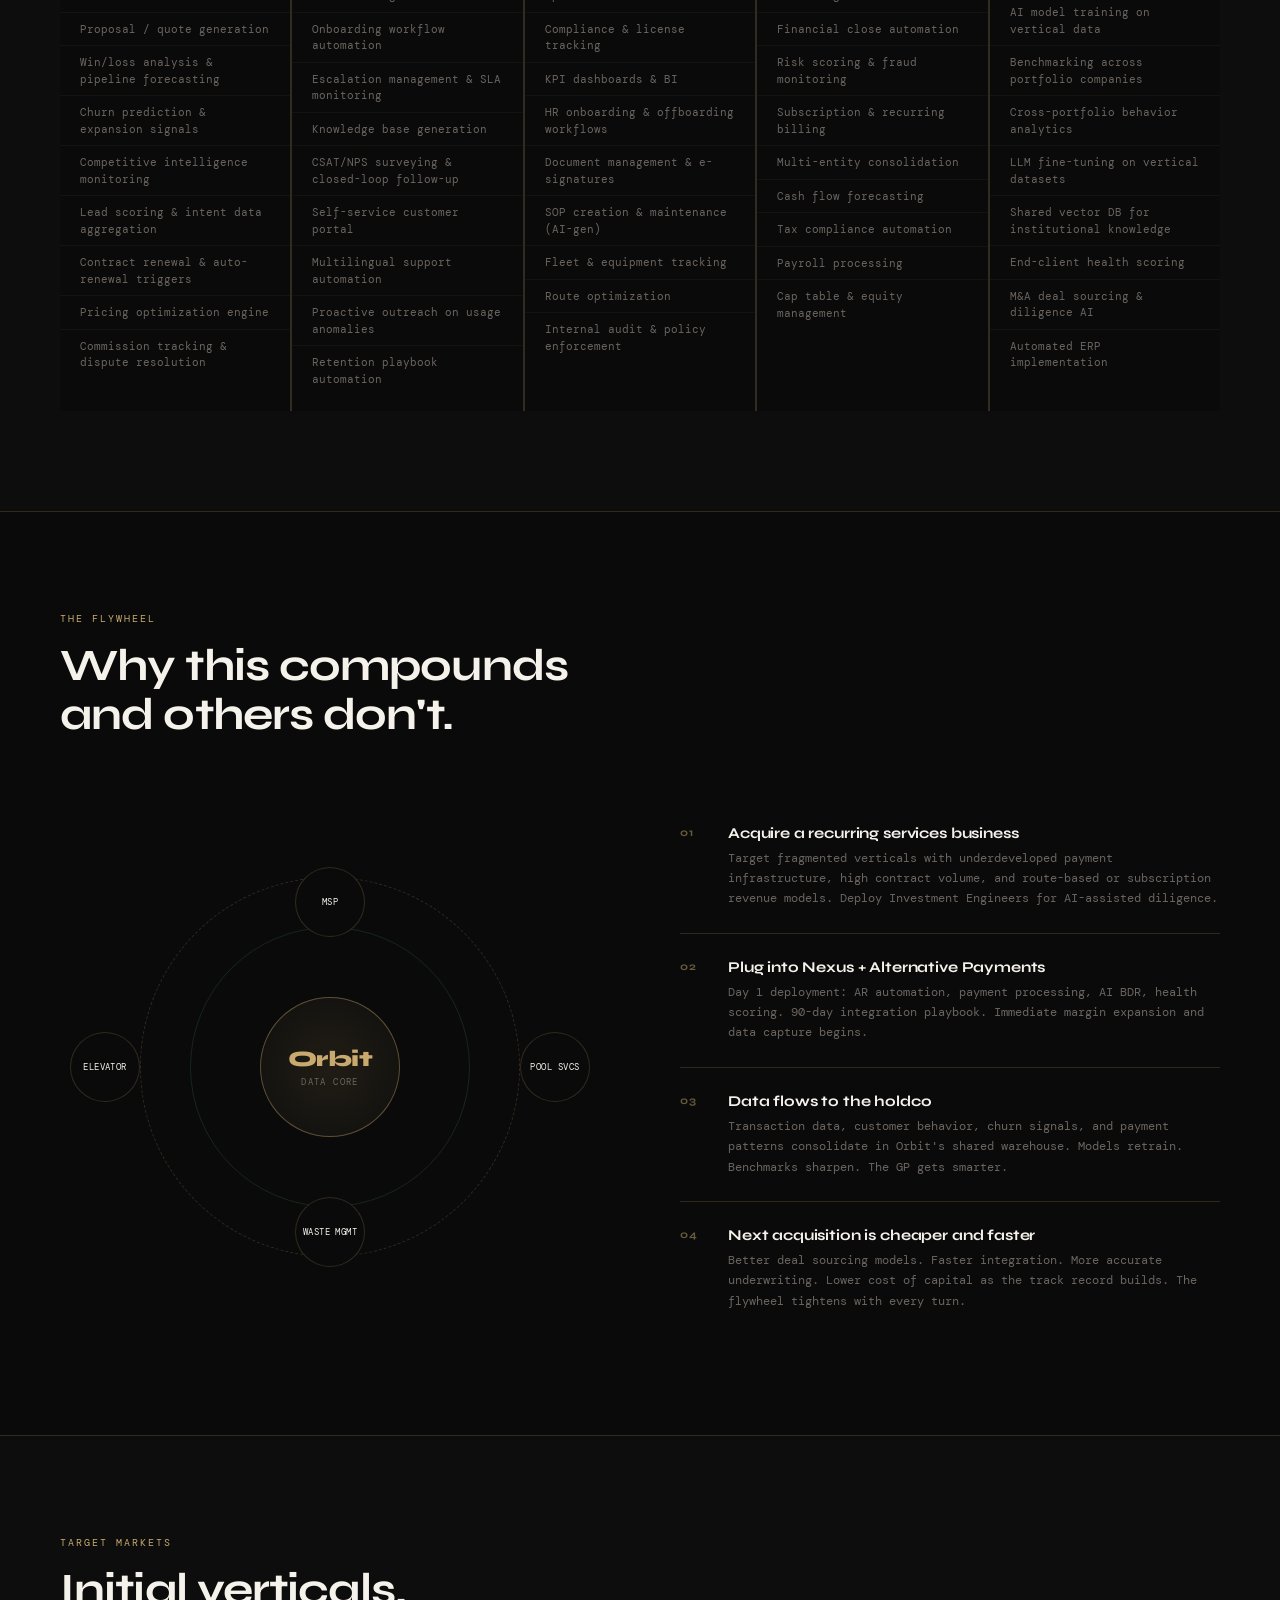
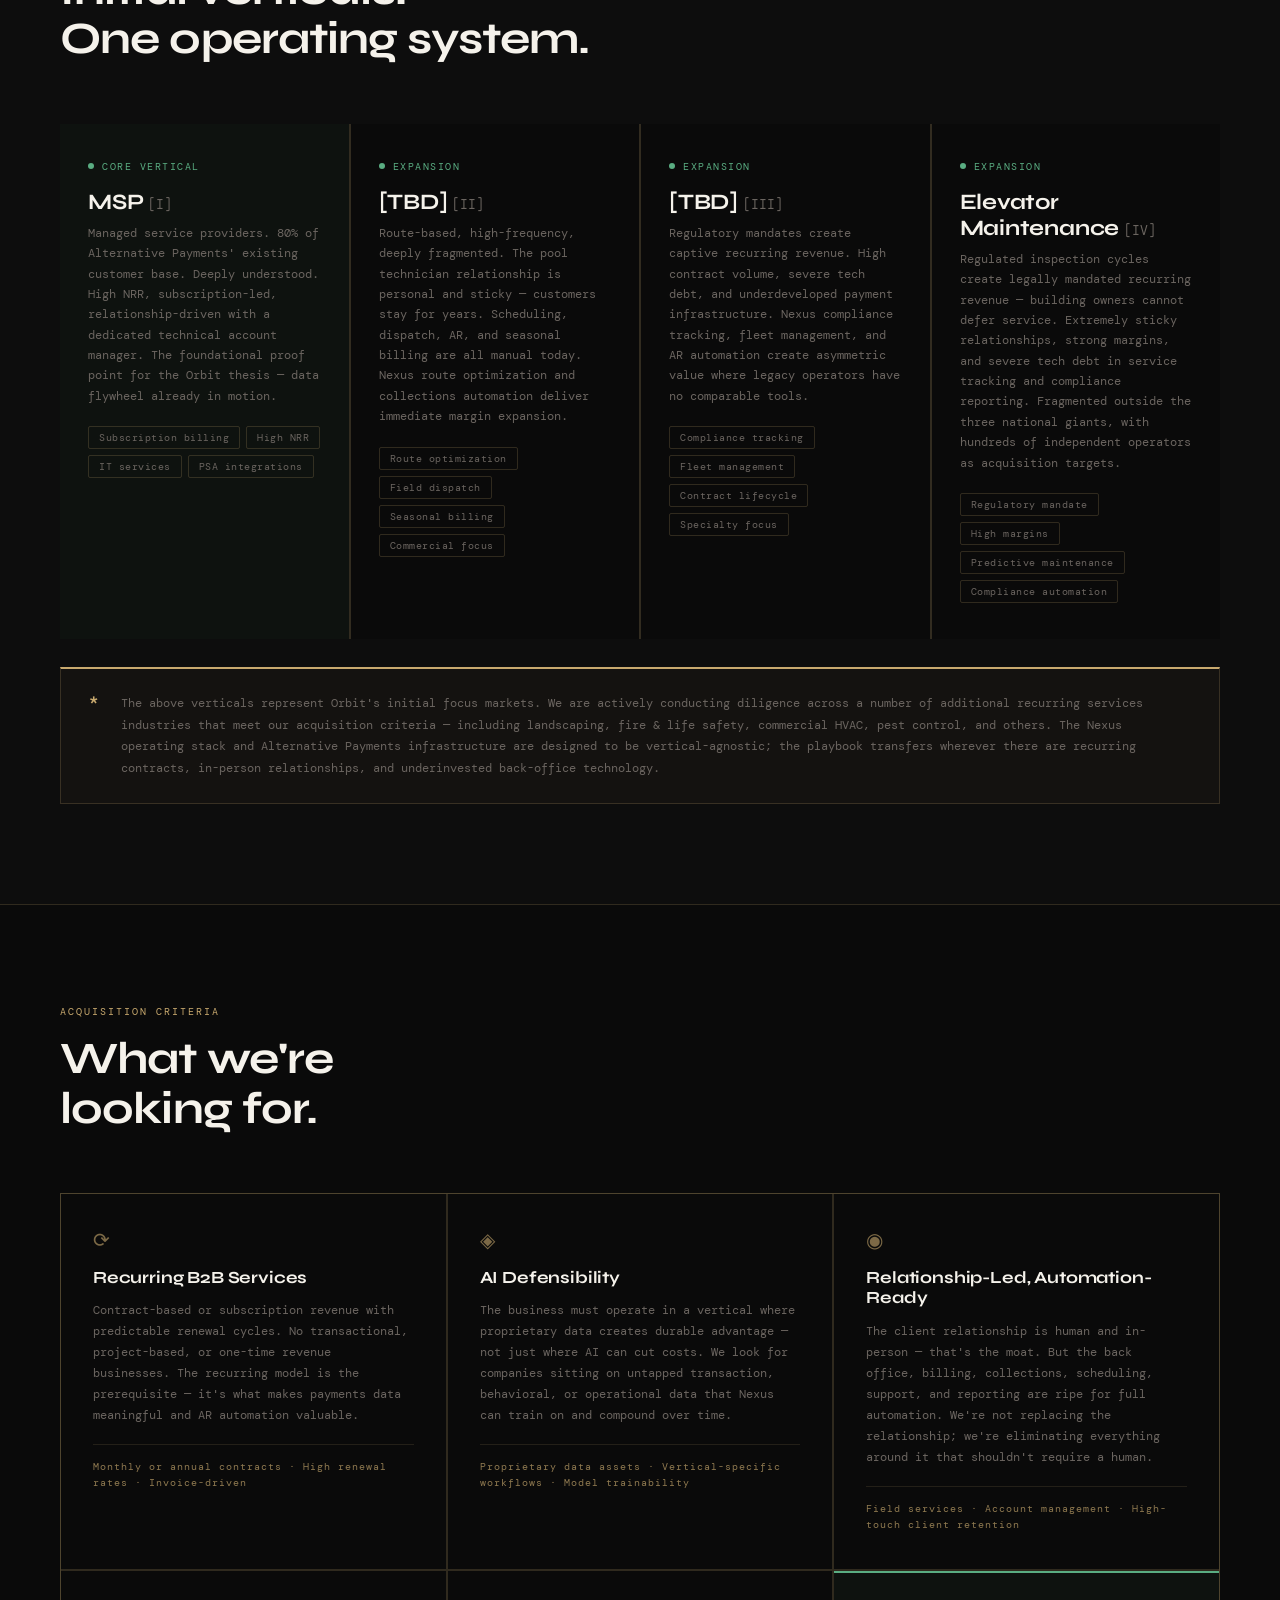
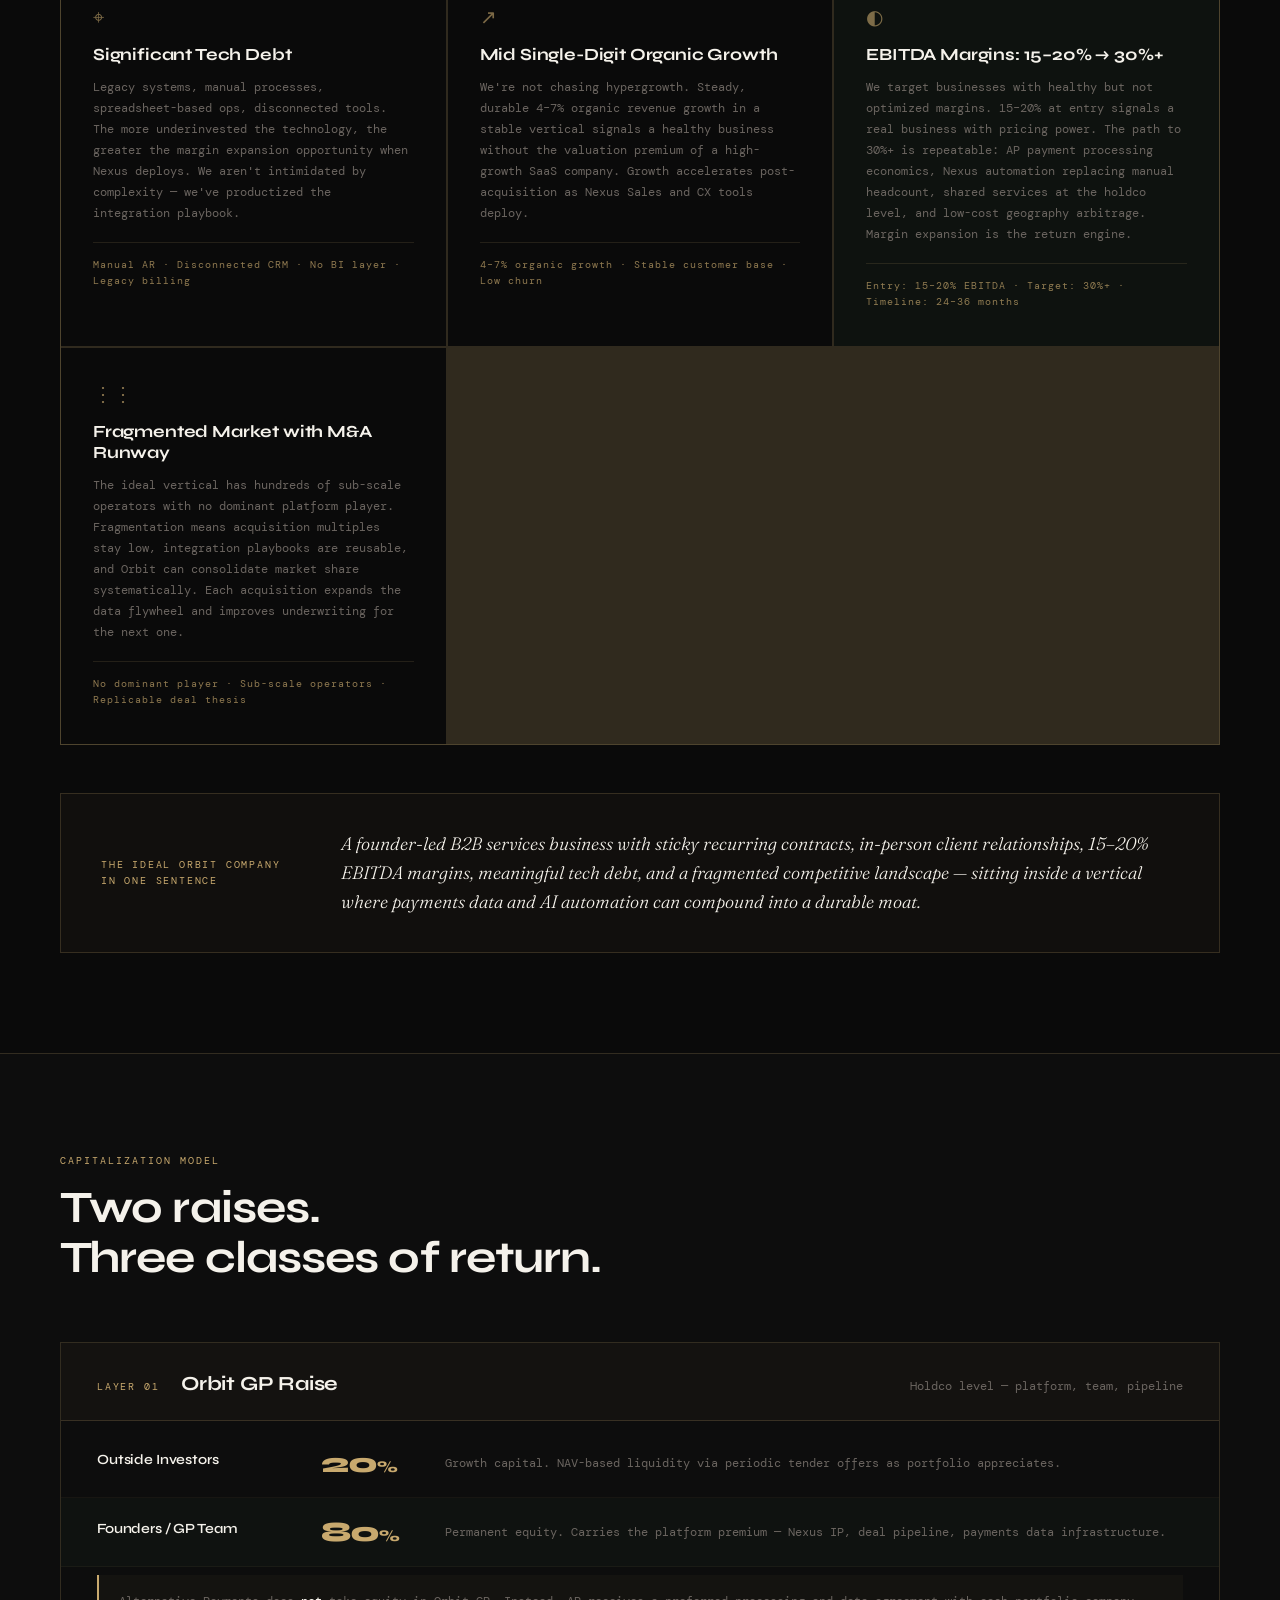
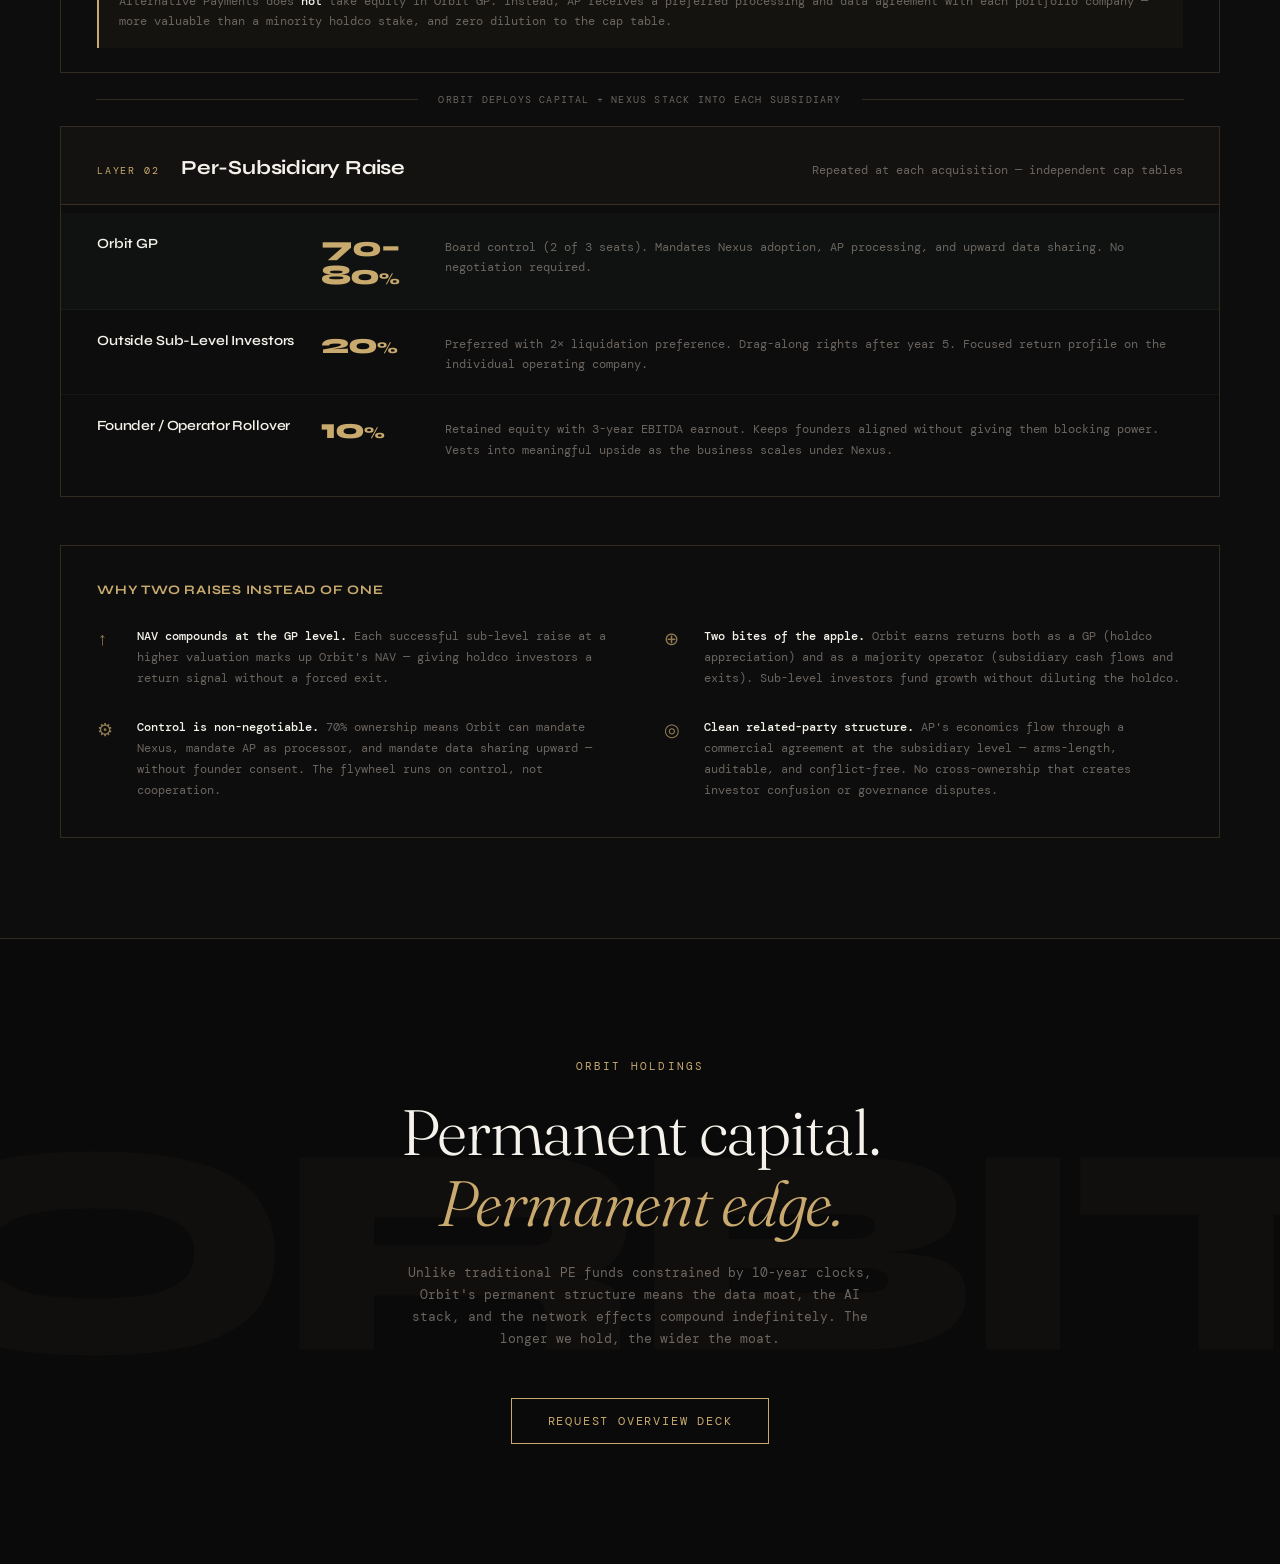
==== commit b94147a3: "Update index.html" ====
--- a/index.html
+++ b/index.html
@@ -947,17 +947,17 @@
   </nav>
 
   <div class="hero-body">
-    <div class="eyebrow">AI-Powered Holdco</div>
+    <div class="eyebrow">AI-Powered Holding Company</div>
     <h1 class="hero-headline">
       The data moat<br>that compounds<br>
       <em>forever.</em>
     </h1>
     <p class="hero-sub">
-      Orbit is a permanent capital vehicle acquiring recurring services businesses — MSPs, pool services, waste management, elevator maintenance, and beyond — deploying a shared AI operating stack and payments intelligence layer that gets smarter with every portfolio company added.
+      Orbit is a permanent capital vehicle acquiring recurring services businesses deploying a shared AI operating stack and payments intelligence layer that gets smarter with every portfolio company added.
     </p>
     <div class="hero-stats">
       <div class="stat-item">
-        <div class="stat-num">70–80<span>%</span></div>
+        <div class="stat-num">70<span>%</span></div>
         <div class="stat-label">Orbit ownership per portfolio co.</div>
       </div>
       <div class="stat-item">
@@ -965,7 +965,7 @@
         <div class="stat-label">Holding period</div>
       </div>
       <div class="stat-item">
-        <div class="stat-num">7<span>+</span></div>
+        <div class="stat-num">10<span>+</span></div>
         <div class="stat-label">AI verticals in Nexus stack</div>
       </div>
     </div>
@@ -987,7 +987,7 @@
       <div>
         <div class="struct-icon">Layer 01 — GP</div>
         <div class="struct-title">Orbit Holdings</div>
-        <div class="struct-body">The general partner. Raises capital, sets thesis, owns <span class="struct-highlight">70–80% of each portfolio company</span>. Manages the shared IP stack and data infrastructure. NAV-based valuation creates a compounding asset base — not a fund with a clock. Alternative Payments contributes data infrastructure and payments rails via a preferred commercial agreement, not equity — keeping the cap table clean and the economics in AP's P&L.</div>
+        <div class="struct-body">The general partner. Raises capital, sets thesis, owns <span class="struct-highlight">70% of each portfolio company</span>. Manages the shared IP stack and data infrastructure. NAV-based valuation creates a compounding asset base — not a fund with a clock. Alternative Payments contributes data infrastructure and payments rails via a preferred commercial agreement, not equity — keeping the cap table clean and the economics in AP's P&L.</div>
       </div>
       <div>
         <div class="struct-icon">Layer 02 — Platform</div>
@@ -1007,12 +1007,12 @@
     </div>
     <div class="struct-cell">
       <div class="struct-icon">Portfolio</div>
-      <div class="struct-title">Pool Services</div>
+      <div class="struct-title">[TBD]</div>
       <div class="struct-body">Fragmented, route-based, high-LTV customers. Scheduling, dispatch, and AR automation unlock immediate margin.</div>
     </div>
     <div class="struct-cell">
       <div class="struct-icon">Portfolio</div>
-      <div class="struct-title">Waste Management</div>
+      <div class="struct-title">[TBD]</div>
       <div class="struct-body">Underdeveloped payment infrastructure. High contract volume, regulatory complexity. Nexus stack creates asymmetric value.</div>
     </div>
   </div>
@@ -1202,7 +1202,7 @@
     </div>
     <div class="vertical-card">
       <div class="v-tag"><div class="v-dot"></div>Expansion</div>
-      <div class="v-name">Pool Services <span class="v-bracket">[II]</span></div>
+      <div class="v-name">[TBD] <span class="v-bracket">[II]</span></div>
       <div class="v-body">Route-based, high-frequency, deeply fragmented. The pool technician relationship is personal and sticky — customers stay for years. Scheduling, dispatch, AR, and seasonal billing are all manual today. Nexus route optimization and collections automation deliver immediate margin expansion.</div>
       <div class="v-chips">
         <div class="v-chip">Route optimization</div>
@@ -1213,7 +1213,7 @@
     </div>
     <div class="vertical-card">
       <div class="v-tag"><div class="v-dot"></div>Expansion</div>
-      <div class="v-name">Waste Management <span class="v-bracket">[III]</span></div>
+      <div class="v-name">[TBD] <span class="v-bracket">[III]</span></div>
       <div class="v-body">Regulatory mandates create captive recurring revenue. High contract volume, severe tech debt, and underdeveloped payment infrastructure. Nexus compliance tracking, fleet management, and AR automation create asymmetric value where legacy operators have no comparable tools.</div>
       <div class="v-chips">
         <div class="v-chip">Compliance tracking</div>
@@ -1382,7 +1382,7 @@
         </div>
         <div class="cap-why-item">
           <div class="cap-why-icon">⚙</div>
-          <div class="cap-why-text"><strong>Control is non-negotiable.</strong> 70–80% ownership means Orbit can mandate Nexus, mandate AP as processor, and mandate data sharing upward — without founder consent. The flywheel runs on control, not cooperation.</div>
+          <div class="cap-why-text"><strong>Control is non-negotiable.</strong> 70% ownership means Orbit can mandate Nexus, mandate AP as processor, and mandate data sharing upward — without founder consent. The flywheel runs on control, not cooperation.</div>
         </div>
         <div class="cap-why-item">
           <div class="cap-why-icon">◎</div>
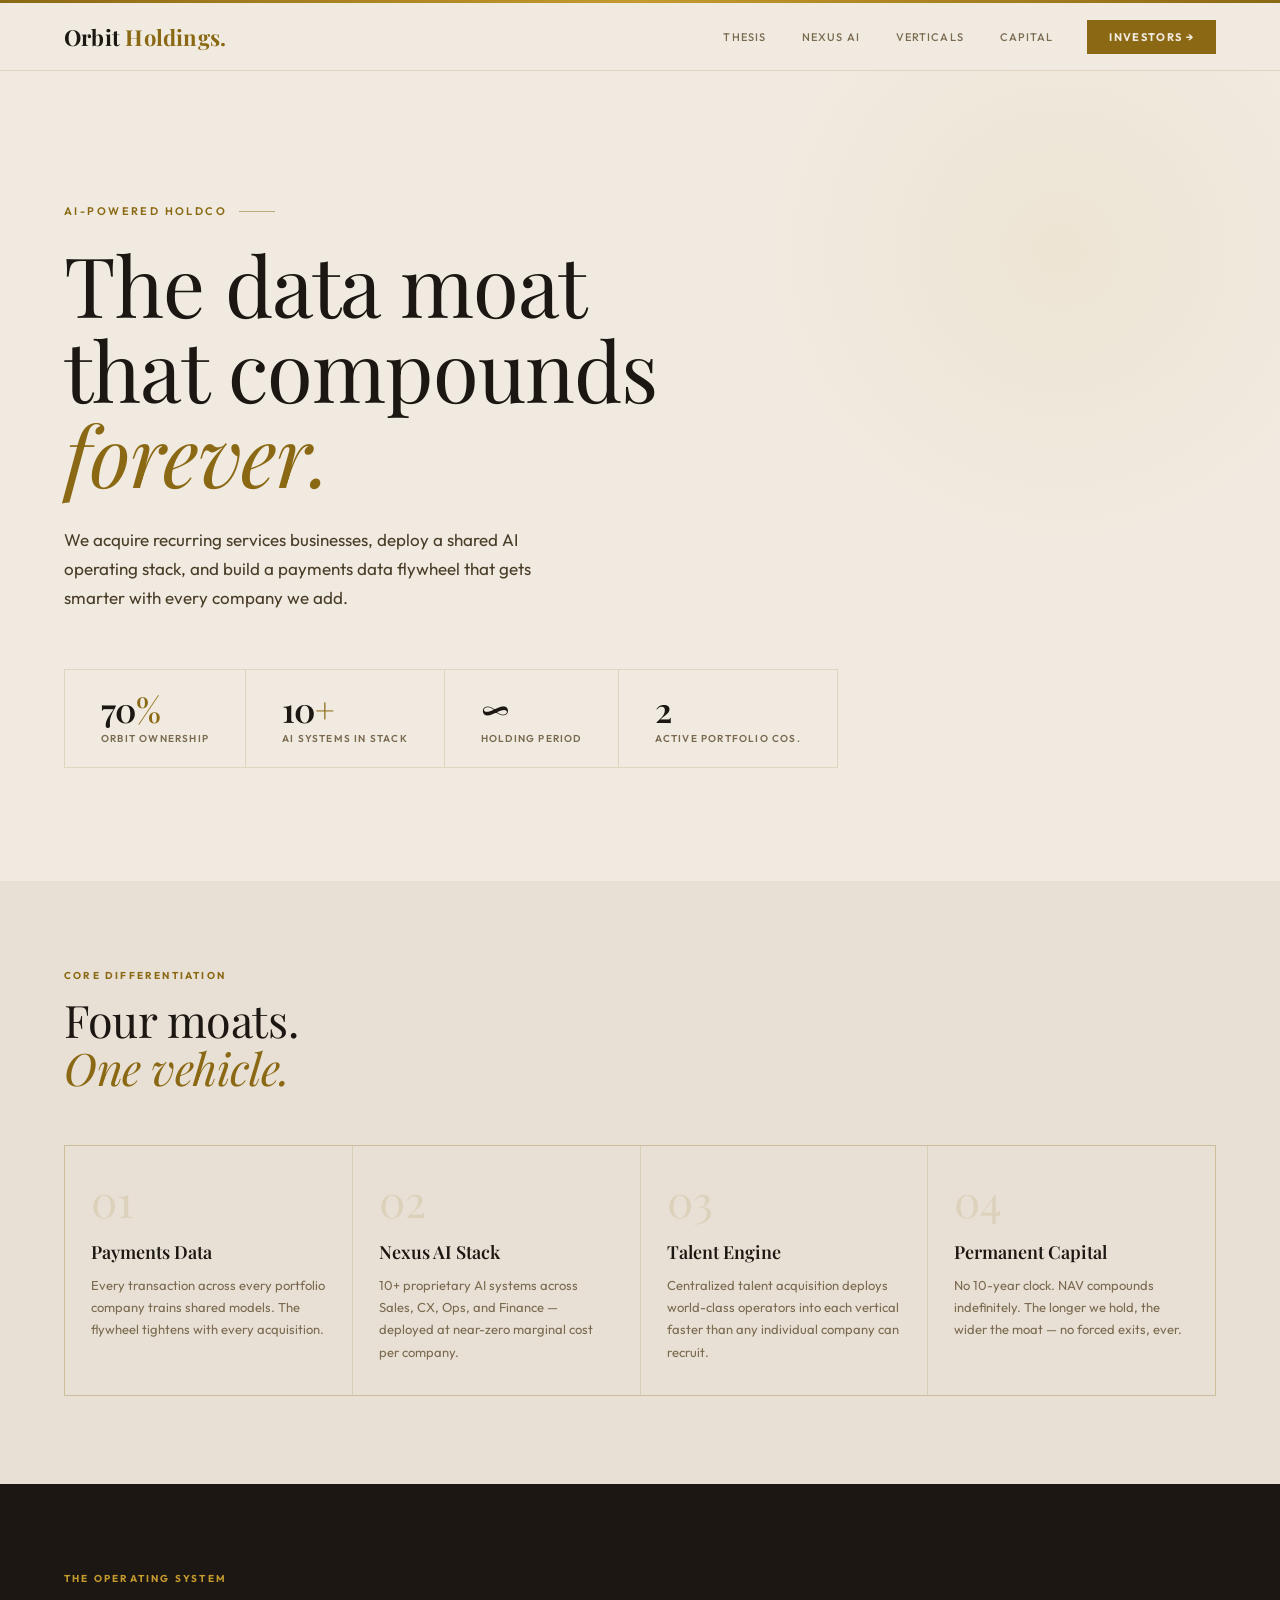
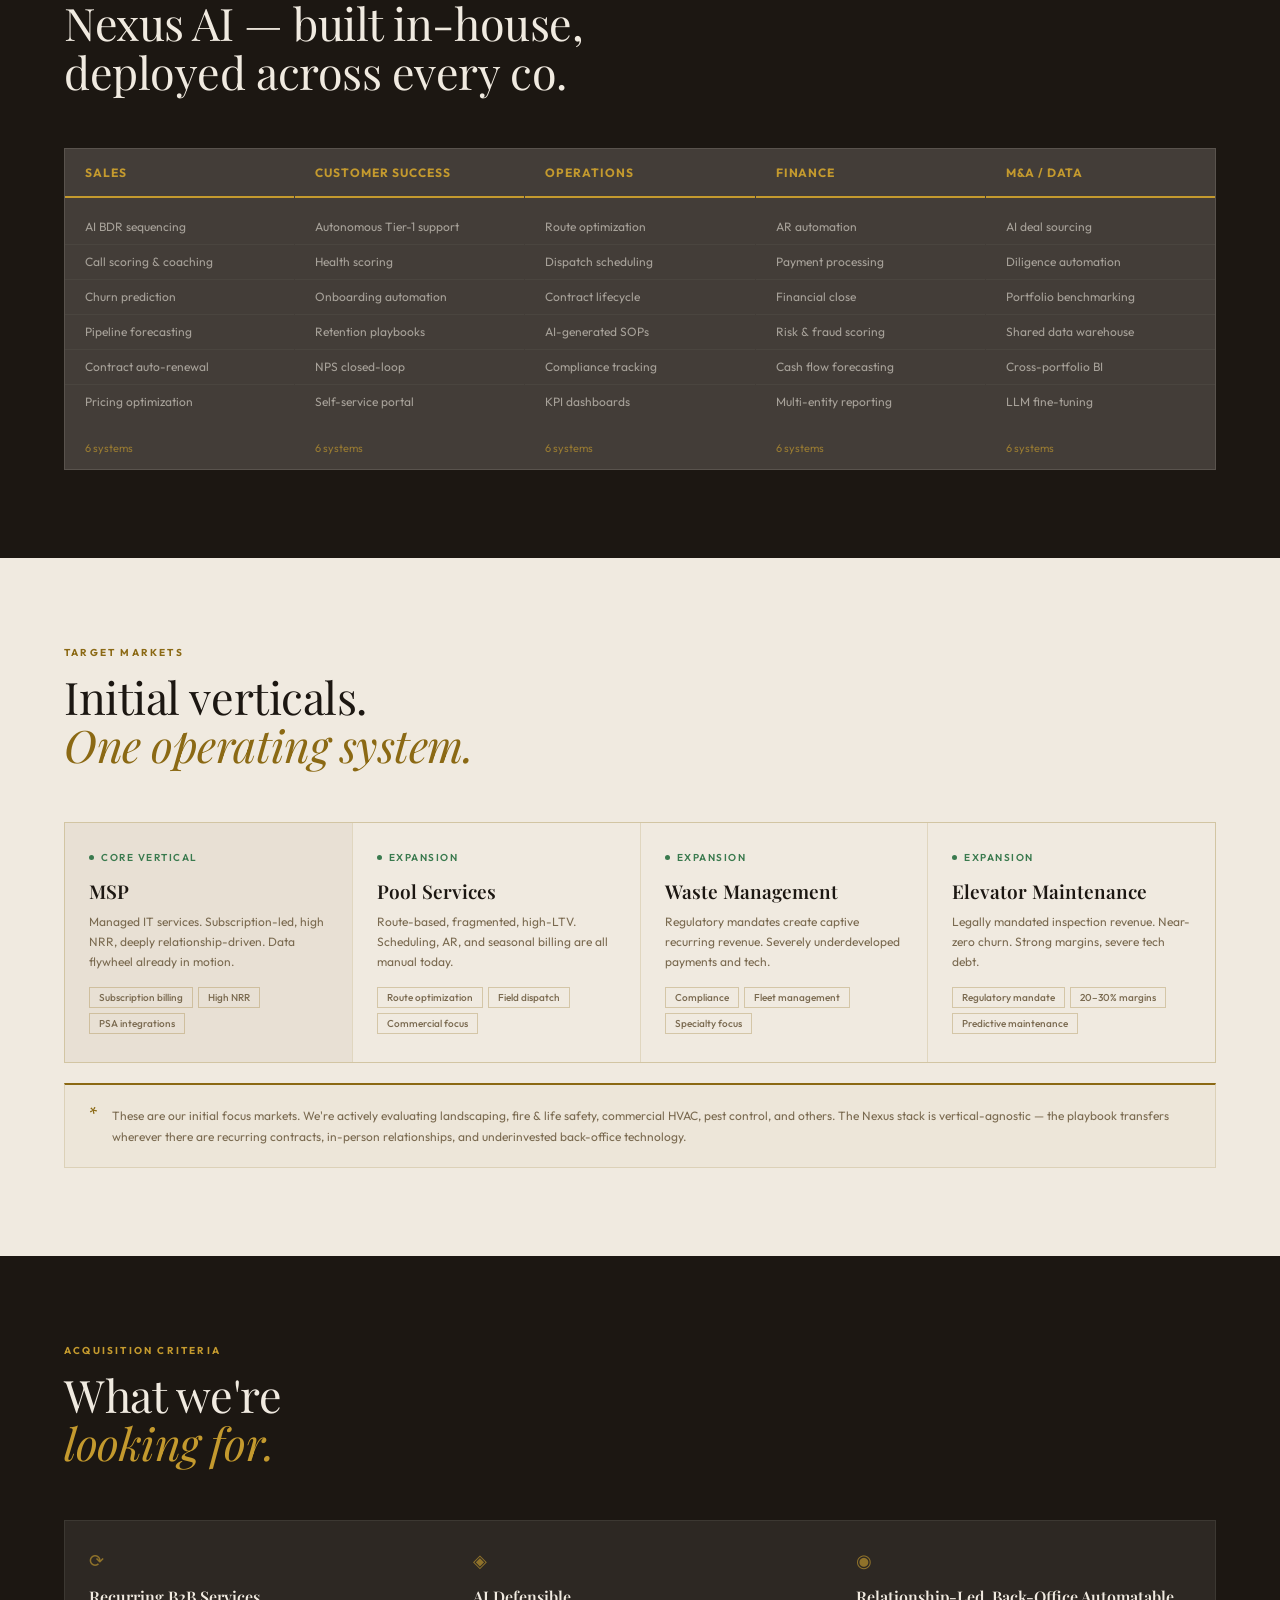
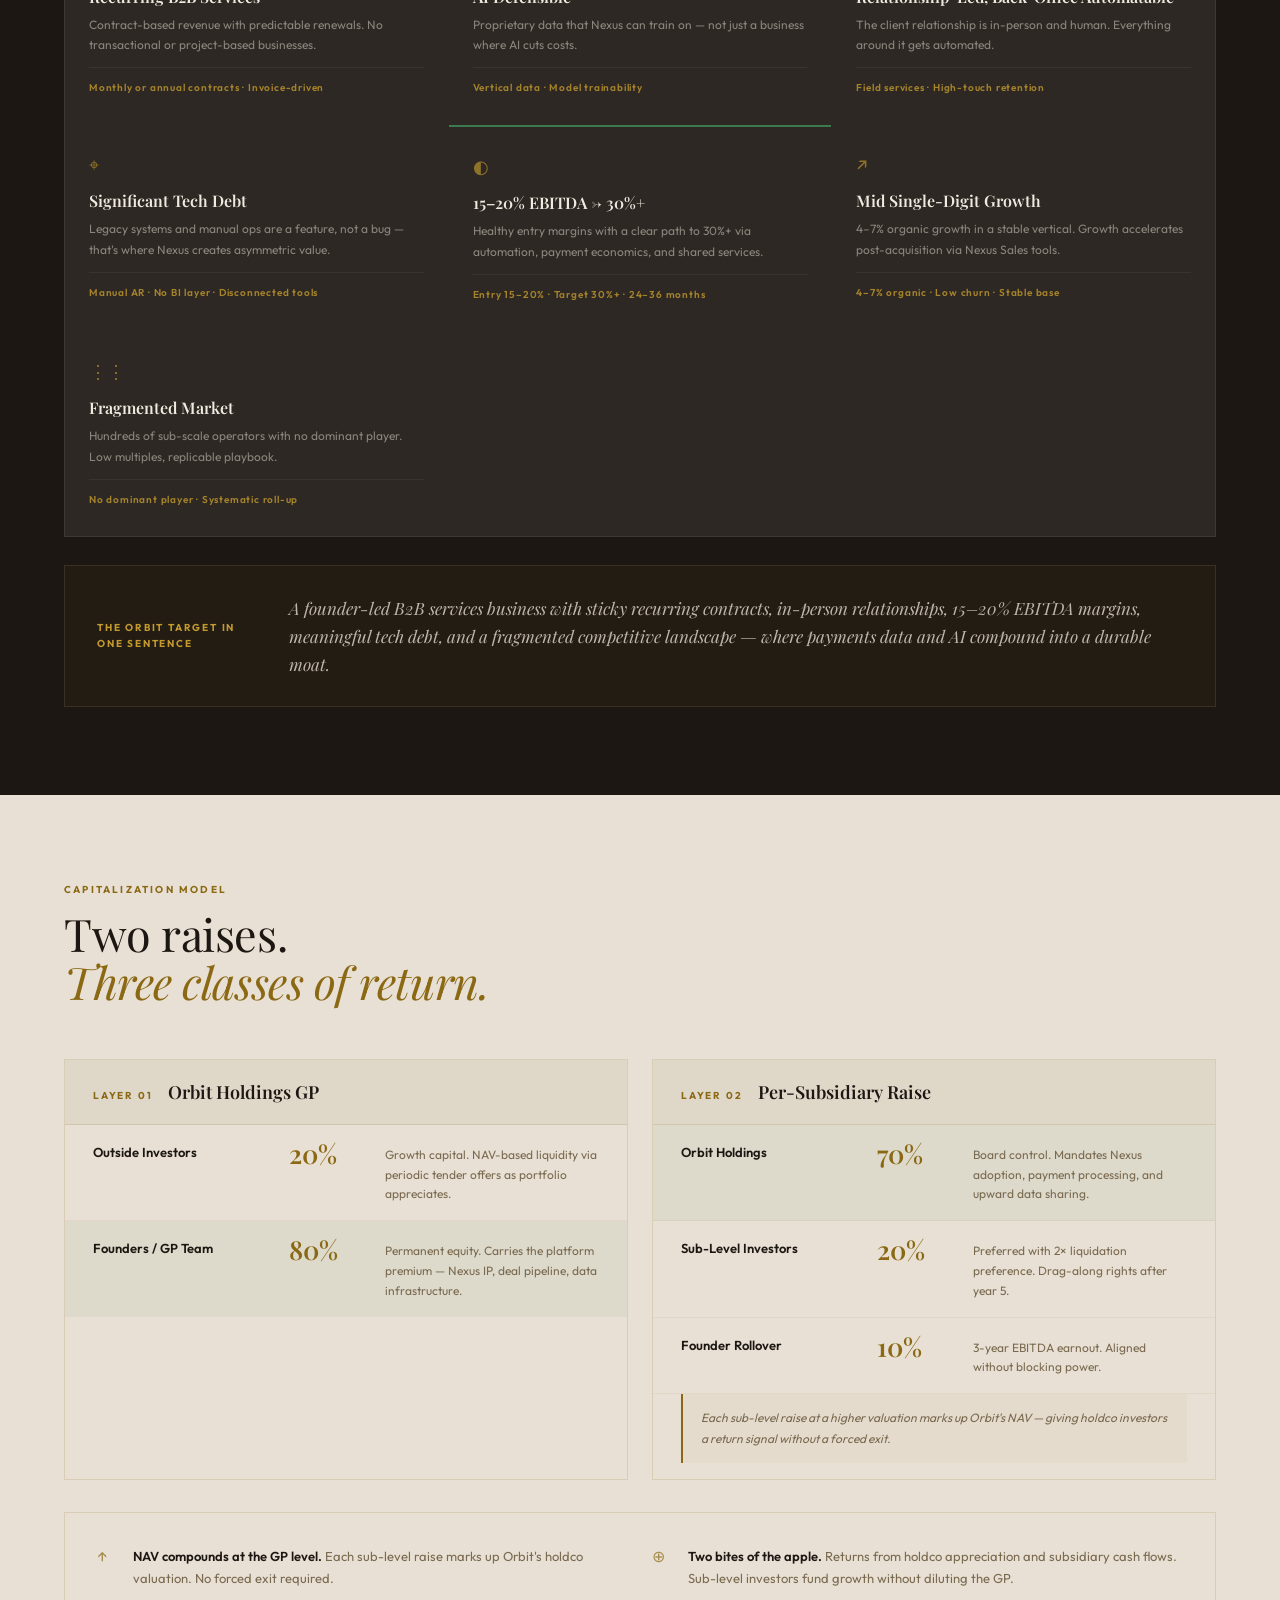
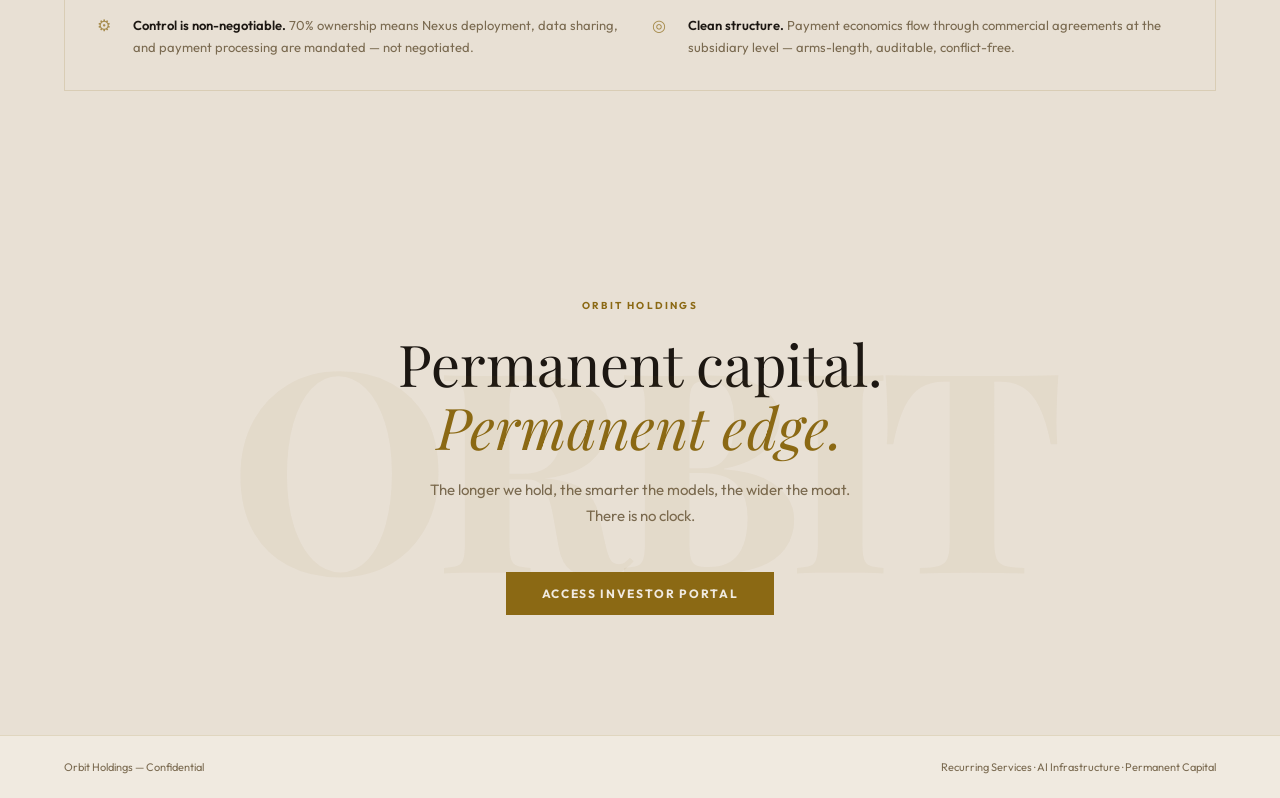
==== commit 9cf6a858: "Add files via upload" ====
--- a/index.html
+++ b/index.html
@@ -3,1416 +3,375 @@
 <head>
 <meta charset="UTF-8">
 <meta name="viewport" content="width=device-width, initial-scale=1.0">
-<title>Orbit — AI-Powered Permanent Capital Vehicle</title>
-<link href="https://fonts.googleapis.com/css2?family=Syne:wght@400;500;600;700;800&family=DM+Mono:wght@300;400;500&family=Fraunces:ital,opsz,wght@0,9..144,300;0,9..144,400;1,9..144,300&display=swap" rel="stylesheet">
+<title>Orbit Holdings</title>
+<link href="https://fonts.googleapis.com/css2?family=Playfair+Display:ital,wght@0,400;0,600;0,700;1,400;1,600&family=Outfit:wght@300;400;500;600;700&display=swap" rel="stylesheet">
 <style>
   :root {
-    --black: #0a0a0a;
-    --off-white: #f5f2eb;
-    --cream: #ede9df;
-    --gold: #c8a96e;
-    --gold-light: #e2c998;
-    --green: #3d7a5a;
-    --green-light: #5aad82;
-    --rust: #b85c38;
-    --muted: #6b6560;
-    --border: rgba(200,169,110,0.2);
-  }
-
-  * { margin: 0; padding: 0; box-sizing: border-box; }
-
-  body {
-    background: var(--black);
-    color: var(--off-white);
-    font-family: 'DM Mono', monospace;
-    overflow-x: hidden;
-  }
-
-  /* ── HERO ── */
+    --bg: #F0EAE0;
+    --bg2: #E8E0D4;
+    --bg3: #DFD7C8;
+    --text: #1C1712;
+    --text2: #4A3D28;
+    --muted: #7A6A50;
+    --bronze: #8B6914;
+    --bronze2: #C49A2E;
+    --green: #2E5C3A;
+    --green2: #3A7A4E;
+    --border: rgba(139,105,20,0.16);
+    --border2: rgba(139,105,20,0.28);
+  }
+  * { margin:0; padding:0; box-sizing:border-box; }
+  html { scroll-behavior:smooth; }
+  body { background:var(--bg); color:var(--text); font-family:'Outfit',sans-serif; overflow-x:hidden; }
+
+  .top-bar { height:3px; background:linear-gradient(90deg,var(--bronze),var(--bronze2),var(--bronze)); }
+
+  .nav {
+    position:sticky; top:0; z-index:100;
+    background:rgba(240,234,224,0.96); backdrop-filter:blur(16px);
+    border-bottom:1px solid var(--border);
+    padding:0 64px; display:flex; align-items:center; height:68px;
+  }
+  .logo { font-family:'Playfair Display',serif; font-size:22px; font-weight:700; color:var(--text); letter-spacing:0.01em; margin-right:auto; }
+  .logo span { color:var(--bronze); }
+  .nav-links { display:flex; align-items:center; }
+  .nav-link { font-size:11px; font-weight:500; letter-spacing:0.1em; text-transform:uppercase; color:var(--muted); padding:8px 18px; cursor:pointer; transition:color 0.2s; text-decoration:none; }
+  .nav-link:hover { color:var(--text); }
+  .nav-cta { font-size:11px; font-weight:700; letter-spacing:0.12em; text-transform:uppercase; color:var(--bg); background:var(--bronze); padding:10px 22px; margin-left:16px; cursor:pointer; transition:opacity 0.2s; text-decoration:none; }
+  .nav-cta:hover { opacity:0.88; }
+
   .hero {
-    min-height: 100vh;
-    display: grid;
-    grid-template-rows: auto 1fr auto;
-    padding: 40px 60px;
-    position: relative;
-    overflow: hidden;
-  }
-
+    padding:100px 64px 80px; min-height:90vh;
+    display:flex; flex-direction:column; justify-content:center;
+    position:relative; overflow:hidden;
+  }
   .hero::before {
-    content: '';
-    position: absolute;
-    top: -200px; right: -200px;
-    width: 700px; height: 700px;
-    background: radial-gradient(circle, rgba(200,169,110,0.08) 0%, transparent 70%);
-    pointer-events: none;
-  }
-  .hero::after {
-    content: '';
-    position: absolute;
-    bottom: -100px; left: -100px;
-    width: 500px; height: 500px;
-    background: radial-gradient(circle, rgba(61,122,90,0.07) 0%, transparent 70%);
-    pointer-events: none;
-  }
-
-  .nav {
-    display: flex;
-    justify-content: space-between;
-    align-items: center;
-    border-bottom: 1px solid var(--border);
-    padding-bottom: 24px;
-    animation: fadeUp 0.8s ease both;
-  }
-
-  .logo {
-    font-family: 'Syne', sans-serif;
-    font-size: 28px;
-    font-weight: 800;
-    letter-spacing: -0.02em;
-    color: var(--gold);
-  }
-  .logo span { color: var(--off-white); }
-
-  .nav-tag {
-    font-size: 11px;
-    letter-spacing: 0.15em;
-    text-transform: uppercase;
-    color: var(--muted);
-    border: 1px solid var(--border);
-    padding: 6px 14px;
-    border-radius: 2px;
-  }
-
-  .hero-body {
-    display: flex;
-    flex-direction: column;
-    justify-content: center;
-    padding: 80px 0 60px;
-    animation: fadeUp 0.8s 0.15s ease both;
-  }
-
-  .eyebrow {
-    font-size: 11px;
-    letter-spacing: 0.2em;
-    text-transform: uppercase;
-    color: var(--gold);
-    margin-bottom: 28px;
-    display: flex;
-    align-items: center;
-    gap: 12px;
-  }
-  .eyebrow::after {
-    content: '';
-    width: 60px; height: 1px;
-    background: var(--gold);
-    opacity: 0.5;
-  }
-
-  .hero-headline {
-    font-family: 'Fraunces', serif;
-    font-size: clamp(52px, 6vw, 88px);
-    font-weight: 300;
-    line-height: 1.0;
-    letter-spacing: -0.02em;
-    color: var(--off-white);
-    max-width: 800px;
-    margin-bottom: 32px;
-  }
-  .hero-headline em {
-    font-style: italic;
-    color: var(--gold);
-  }
-
-  .hero-sub {
-    font-size: 14px;
-    line-height: 1.7;
-    color: var(--muted);
-    max-width: 560px;
-    margin-bottom: 56px;
-  }
-
-  .hero-stats {
-    display: flex;
-    gap: 56px;
-  }
-  .stat-item {}
-  .stat-num {
-    font-family: 'Syne', sans-serif;
-    font-size: 36px;
-    font-weight: 700;
-    color: var(--off-white);
-    letter-spacing: -0.03em;
-  }
-  .stat-num span { color: var(--gold); }
-  .stat-label {
-    font-size: 10px;
-    letter-spacing: 0.12em;
-    text-transform: uppercase;
-    color: var(--muted);
-    margin-top: 4px;
-  }
-
-  .hero-footer {
-    border-top: 1px solid var(--border);
-    padding-top: 24px;
-    display: flex;
-    justify-content: space-between;
-    align-items: center;
-    font-size: 11px;
-    color: var(--muted);
-    letter-spacing: 0.08em;
-    animation: fadeUp 0.8s 0.3s ease both;
-  }
-
-  /* ── SECTIONS ── */
-  section {
-    padding: 100px 60px;
-    border-top: 1px solid var(--border);
-  }
-
-  .section-label {
-    font-size: 10px;
-    letter-spacing: 0.2em;
-    text-transform: uppercase;
-    color: var(--gold);
-    margin-bottom: 16px;
-  }
-
-  .section-title {
-    font-family: 'Syne', sans-serif;
-    font-size: clamp(32px, 3.5vw, 52px);
-    font-weight: 700;
-    letter-spacing: -0.02em;
-    line-height: 1.1;
-    margin-bottom: 60px;
-    color: var(--off-white);
-  }
-
-  /* ── STRUCTURE ── */
-  .structure-section {
-    background: #0d0d0d;
-  }
-
-  .structure-grid {
-    display: grid;
-    grid-template-columns: 1fr 1fr 1fr;
-    gap: 2px;
-    background: var(--border);
-    border: 1px solid var(--border);
-  }
-
-  .struct-cell {
-    background: var(--black);
-    padding: 36px 32px;
-    position: relative;
-    transition: background 0.3s;
-  }
-  .struct-cell:hover { background: #111; }
-
-  .struct-cell.featured {
-    background: #0e120f;
-    grid-column: span 3;
-    display: grid;
-    grid-template-columns: 1fr 1fr 1fr;
-    gap: 40px;
-    align-items: start;
-  }
-
-  .struct-icon {
-    font-size: 11px;
-    letter-spacing: 0.15em;
-    text-transform: uppercase;
-    color: var(--gold);
-    margin-bottom: 16px;
-    padding-bottom: 12px;
-    border-bottom: 1px solid var(--border);
-  }
-
-  .struct-title {
-    font-family: 'Syne', sans-serif;
-    font-size: 20px;
-    font-weight: 700;
-    color: var(--off-white);
-    margin-bottom: 12px;
-    letter-spacing: -0.01em;
-  }
-
-  .struct-body {
-    font-size: 12px;
-    line-height: 1.75;
-    color: var(--muted);
-  }
-
-  .struct-highlight {
-    color: var(--green-light);
-    font-weight: 500;
-  }
-
-  /* ── MOAT ── */
-  .moat-section {}
-
-  .moat-grid {
-    display: grid;
-    grid-template-columns: repeat(4, 1fr);
-    gap: 24px;
-    margin-bottom: 60px;
-  }
-
-  .moat-card {
-    border: 1px solid var(--border);
-    padding: 32px 28px;
-    position: relative;
-    overflow: hidden;
-    transition: border-color 0.3s, transform 0.3s;
-  }
-  .moat-card:hover {
-    border-color: var(--gold);
-    transform: translateY(-3px);
-  }
-  .moat-card::before {
-    content: '';
-    position: absolute;
-    top: 0; left: 0; right: 0;
-    height: 2px;
-    background: var(--gold);
-    opacity: 0;
-    transition: opacity 0.3s;
-  }
-  .moat-card:hover::before { opacity: 1; }
-
-  .moat-num {
-    font-family: 'Syne', sans-serif;
-    font-size: 48px;
-    font-weight: 800;
-    color: var(--border);
-    line-height: 1;
-    margin-bottom: 20px;
-    letter-spacing: -0.04em;
-  }
-
-  .moat-title {
-    font-family: 'Syne', sans-serif;
-    font-size: 16px;
-    font-weight: 700;
-    color: var(--off-white);
-    margin-bottom: 10px;
-    letter-spacing: -0.01em;
-  }
-
-  .moat-body {
-    font-size: 12px;
-    line-height: 1.7;
-    color: var(--muted);
-  }
-
-  /* ── NEXUS ── */
-  .nexus-section {
-    background: #0d0d0d;
-  }
-
-  .nexus-grid {
-    display: grid;
-    grid-template-columns: repeat(5, 1fr);
-    gap: 2px;
-    background: var(--border);
-  }
-
-  .nexus-col {
-    background: var(--black);
-  }
-
-  .nexus-header {
-    padding: 20px 20px 16px;
-    border-bottom: 2px solid var(--gold);
-    font-family: 'Syne', sans-serif;
-    font-size: 13px;
-    font-weight: 700;
-    letter-spacing: -0.01em;
-    color: var(--gold);
-  }
-
-  .nexus-items {
-    padding: 16px 0;
-  }
-
-  .nexus-item {
-    padding: 8px 20px;
-    font-size: 11px;
-    color: var(--muted);
-    line-height: 1.5;
-    border-bottom: 1px solid rgba(200,169,110,0.06);
-    transition: color 0.2s, background 0.2s;
-  }
-  .nexus-item:hover {
-    color: var(--off-white);
-    background: rgba(200,169,110,0.04);
-  }
-  .nexus-item:last-child { border-bottom: none; }
-
-  /* ── FLYWHEEL ── */
-  .flywheel-section {}
-
-  .flywheel-layout {
-    display: grid;
-    grid-template-columns: 1fr 1fr;
-    gap: 80px;
-    align-items: center;
-  }
-
-  .flywheel-diagram {
-    position: relative;
-    height: 420px;
-    display: flex;
-    align-items: center;
-    justify-content: center;
-  }
-
-  .orbit-ring {
-    position: absolute;
-    border-radius: 50%;
-    border: 1px solid var(--border);
-    animation: spin linear infinite;
-  }
-  .orbit-ring:nth-child(1) {
-    width: 380px; height: 380px;
-    animation-duration: 40s;
-    border-style: dashed;
-  }
-  .orbit-ring:nth-child(2) {
-    width: 280px; height: 280px;
-    animation-duration: 28s;
-    animation-direction: reverse;
-    border-color: rgba(61,122,90,0.25);
-  }
-
-  .orbit-center {
-    position: relative;
-    z-index: 10;
-    text-align: center;
-    width: 140px; height: 140px;
-    background: radial-gradient(circle, rgba(200,169,110,0.12), rgba(200,169,110,0.03));
-    border-radius: 50%;
-    border: 1px solid rgba(200,169,110,0.4);
-    display: flex;
-    flex-direction: column;
-    align-items: center;
-    justify-content: center;
-  }
-
-  .orbit-center-name {
-    font-family: 'Syne', sans-serif;
-    font-size: 22px;
-    font-weight: 800;
-    color: var(--gold);
-    letter-spacing: -0.02em;
-  }
-  .orbit-center-sub {
-    font-size: 9px;
-    letter-spacing: 0.15em;
-    text-transform: uppercase;
-    color: var(--muted);
-    margin-top: 4px;
-  }
-
-  .orbit-node {
-    position: absolute;
-    width: 70px; height: 70px;
-    border-radius: 50%;
-    background: var(--black);
-    border: 1px solid var(--border);
-    display: flex;
-    align-items: center;
-    justify-content: center;
-    font-size: 9px;
-    text-align: center;
-    color: var(--off-white);
-    letter-spacing: 0.05em;
-    text-transform: uppercase;
-    z-index: 5;
-    line-height: 1.3;
-    padding: 6px;
-    transition: border-color 0.3s;
-  }
-  .orbit-node:hover { border-color: var(--gold); }
-
-  .flywheel-points {}
-
-  .flywheel-point {
-    display: flex;
-    gap: 20px;
-    align-items: flex-start;
-    padding: 24px 0;
-    border-bottom: 1px solid var(--border);
-  }
-  .flywheel-point:last-child { border-bottom: none; }
-
-  .fp-num {
-    font-family: 'Syne', sans-serif;
-    font-size: 11px;
-    font-weight: 700;
-    color: var(--gold);
-    opacity: 0.5;
-    min-width: 28px;
-    padding-top: 2px;
-    letter-spacing: 0.05em;
-  }
-  .fp-title {
-    font-family: 'Syne', sans-serif;
-    font-size: 15px;
-    font-weight: 700;
-    color: var(--off-white);
-    margin-bottom: 6px;
-    letter-spacing: -0.01em;
-  }
-  .fp-body {
-    font-size: 12px;
-    color: var(--muted);
-    line-height: 1.7;
-  }
-
-  /* ── VERTICALS ── */
-  .verticals-section {
-    background: #0d0d0d;
-  }
-
-  .verticals-grid {
-    display: grid;
-    grid-template-columns: repeat(4, 1fr);
-    gap: 2px;
-    background: var(--border);
-  }
-
-  .vertical-card {
-    background: var(--black);
-    padding: 36px 28px;
-    transition: background 0.3s;
-  }
-  .vertical-card:hover { background: #111; }
-  .vertical-card.primary { background: #0e120f; }
-
-  .v-tag {
-    font-size: 10px;
-    letter-spacing: 0.15em;
-    text-transform: uppercase;
-    color: var(--green-light);
-    margin-bottom: 16px;
-    display: flex;
-    align-items: center;
-    gap: 8px;
-  }
-  .v-dot { width: 6px; height: 6px; border-radius: 50%; background: var(--green-light); }
-
-  .v-name {
-    font-family: 'Syne', sans-serif;
-    font-size: 22px;
-    font-weight: 700;
-    color: var(--off-white);
-    margin-bottom: 8px;
-    letter-spacing: -0.01em;
-  }
-
-  .v-body {
-    font-size: 12px;
-    color: var(--muted);
-    line-height: 1.7;
-    margin-bottom: 20px;
-  }
-
-  .v-chips {
-    display: flex;
-    flex-wrap: wrap;
-    gap: 6px;
-    margin-top: 16px;
-  }
-  .v-chip {
-    font-size: 10px;
-    border: 1px solid var(--border);
-    padding: 4px 10px;
-    border-radius: 2px;
-    color: var(--muted);
-    letter-spacing: 0.05em;
-  }
-
-  /* ── CTA ── */
-  .cta-section {
-    padding: 120px 60px;
-    text-align: center;
-    position: relative;
-    overflow: hidden;
-  }
-  .cta-section::before {
-    content: 'ORBIT';
-    position: absolute;
-    top: 50%; left: 50%;
-    transform: translate(-50%, -50%);
-    font-family: 'Syne', sans-serif;
-    font-size: 300px;
-    font-weight: 800;
-    color: rgba(200,169,110,0.03);
-    letter-spacing: -0.05em;
-    pointer-events: none;
-    white-space: nowrap;
-  }
-
-  .cta-eyebrow {
-    font-size: 11px;
-    letter-spacing: 0.2em;
-    text-transform: uppercase;
-    color: var(--gold);
-    margin-bottom: 24px;
-  }
-
-  .cta-title {
-    font-family: 'Fraunces', serif;
-    font-size: clamp(40px, 5vw, 72px);
-    font-weight: 300;
-    line-height: 1.1;
-    color: var(--off-white);
-    margin-bottom: 24px;
-    letter-spacing: -0.02em;
-  }
-  .cta-title em { font-style: italic; color: var(--gold); }
-
-  .cta-body {
-    font-size: 13px;
-    color: var(--muted);
-    max-width: 480px;
-    margin: 0 auto 48px;
-    line-height: 1.7;
-  }
-
-  .cta-pill {
-    display: inline-block;
-    border: 1px solid var(--gold);
-    color: var(--gold);
-    padding: 14px 36px;
-    font-size: 12px;
-    letter-spacing: 0.15em;
-    text-transform: uppercase;
-    transition: all 0.3s;
-    cursor: pointer;
-  }
-  .cta-pill:hover {
-    background: var(--gold);
-    color: var(--black);
-  }
-
-  /* ── CAPITAL STRUCTURE ── */
-  .capital-section { background: #0d0d0d; }
-
-  .capital-layout {
-    display: flex;
-    flex-direction: column;
-    gap: 0;
-  }
-
-  .cap-layer {
-    border: 1px solid var(--border);
-    overflow: hidden;
-  }
-
-  .cap-layer + .cap-layer { border-top: none; }
-
-  .cap-layer-header {
-    padding: 28px 36px 24px;
-    border-bottom: 1px solid var(--border);
-    display: flex;
-    align-items: baseline;
-    gap: 20px;
-    background: rgba(200,169,110,0.03);
-  }
-
-  .cap-layer-tag {
-    font-size: 10px;
-    letter-spacing: 0.18em;
-    text-transform: uppercase;
-    color: var(--gold);
-    min-width: 64px;
-  }
-
-  .cap-layer-name {
-    font-family: 'Syne', sans-serif;
-    font-size: 20px;
-    font-weight: 700;
-    color: var(--off-white);
-    letter-spacing: -0.01em;
-  }
-
-  .cap-layer-sub {
-    font-size: 12px;
-    color: var(--muted);
-    margin-left: auto;
-  }
-
-  .cap-layer-body {
-    padding: 8px 0 16px;
-  }
-
-  .cap-row {
-    display: grid;
-    grid-template-columns: 200px 100px 1fr;
-    align-items: start;
-    gap: 24px;
-    padding: 20px 36px;
-    border-bottom: 1px solid rgba(200,169,110,0.06);
-    transition: background 0.2s;
-  }
-  .cap-row:hover { background: rgba(200,169,110,0.03); }
-  .cap-row:last-of-type { border-bottom: none; }
-  .cap-row.highlight { background: rgba(61,122,90,0.05); }
-  .cap-row.highlight:hover { background: rgba(61,122,90,0.08); }
-
-  .cap-party {
-    font-family: 'Syne', sans-serif;
-    font-size: 14px;
-    font-weight: 600;
-    color: var(--off-white);
-    letter-spacing: -0.01em;
-    padding-top: 2px;
-  }
-
-  .cap-pct {
-    font-family: 'Syne', sans-serif;
-    font-size: 28px;
-    font-weight: 800;
-    color: var(--gold);
-    letter-spacing: -0.03em;
-    line-height: 1;
-  }
-  .cap-pct span { font-size: 16px; }
-
-  .cap-note {
-    font-size: 12px;
-    color: var(--muted);
-    line-height: 1.7;
-    padding-top: 4px;
-  }
-
-  .cap-callout {
-    margin: 8px 36px 8px;
-    padding: 16px 20px;
-    border-left: 2px solid var(--gold);
-    font-size: 12px;
-    color: var(--muted);
-    line-height: 1.7;
-    background: rgba(200,169,110,0.04);
-  }
-  .cap-callout em { color: var(--off-white); font-style: normal; font-weight: 500; }
-
-  .cap-arrow {
-    display: flex;
-    align-items: center;
-    gap: 20px;
-    padding: 20px 36px;
-  }
-  .cap-arrow-line {
-    flex: 1;
-    height: 1px;
-    background: var(--border);
-  }
-  .cap-arrow-label {
-    font-size: 10px;
-    letter-spacing: 0.12em;
-    text-transform: uppercase;
-    color: var(--muted);
-    white-space: nowrap;
-  }
-
-  .cap-why {
-    margin-top: 48px;
-    border: 1px solid var(--border);
-    padding: 36px;
-  }
-
-  .cap-why-title {
-    font-family: 'Syne', sans-serif;
-    font-size: 13px;
-    font-weight: 700;
-    letter-spacing: 0.06em;
-    text-transform: uppercase;
-    color: var(--gold);
-    margin-bottom: 28px;
-  }
-
-  .cap-why-grid {
-    display: grid;
-    grid-template-columns: 1fr 1fr;
-    gap: 28px 48px;
-  }
-
-  .cap-why-item {
-    display: flex;
-    gap: 16px;
-    align-items: flex-start;
-  }
-
-  .cap-why-icon {
-    font-size: 18px;
-    color: var(--gold);
-    min-width: 24px;
-    padding-top: 1px;
-    opacity: 0.7;
-  }
-
-  .cap-why-text {
-    font-size: 12px;
-    color: var(--muted);
-    line-height: 1.75;
-  }
-  .cap-why-text strong { color: var(--off-white); font-weight: 500; }
-
-  .v-bracket {
-    font-family: 'DM Mono', monospace;
-    font-size: 13px;
-    font-weight: 400;
-    color: var(--muted);
-    letter-spacing: 0;
-  }
-
-  .verticals-footnote {
-    display: flex;
-    gap: 16px;
-    align-items: flex-start;
-    margin-top: 28px;
-    padding: 24px 28px;
-    border: 1px solid var(--border);
-    border-top: 2px solid var(--gold);
-    background: rgba(200,169,110,0.03);
-  }
-
-  .vf-asterisk {
-    font-family: 'Syne', sans-serif;
-    font-size: 22px;
-    color: var(--gold);
-    line-height: 1;
-    min-width: 16px;
-    padding-top: 1px;
-  }
-
-  .vf-text {
-    font-size: 12px;
-    color: var(--muted);
-    line-height: 1.8;
-  }
-
-  /* ── TARGET CRITERIA ── */
-  .target-section {}
-
-  .target-grid {
-    display: grid;
-    grid-template-columns: repeat(3, 1fr);
-    gap: 2px;
-    background: var(--border);
-    border: 1px solid var(--border);
-    margin-bottom: 48px;
-  }
-
-  .target-card {
-    background: var(--black);
-    padding: 36px 32px;
-    transition: background 0.3s;
-    position: relative;
-  }
-  .target-card:hover { background: #111; }
-
-  .target-card.highlight-card {
-    background: #0e120f;
-    grid-column: span 1;
-  }
-  .target-card.highlight-card:hover { background: #111b13; }
-  .target-card.highlight-card::before {
-    content: '';
-    position: absolute;
-    top: 0; left: 0; right: 0;
-    height: 2px;
-    background: var(--green-light);
-  }
-
-  .target-icon {
-    font-size: 20px;
-    color: var(--gold);
-    opacity: 0.6;
-    margin-bottom: 18px;
-    line-height: 1;
-  }
-
-  .target-title {
-    font-family: 'Syne', sans-serif;
-    font-size: 17px;
-    font-weight: 700;
-    color: var(--off-white);
-    margin-bottom: 12px;
-    letter-spacing: -0.01em;
-    line-height: 1.2;
-  }
-
-  .target-body {
-    font-size: 12px;
-    color: var(--muted);
-    line-height: 1.75;
-    margin-bottom: 18px;
-  }
-
-  .target-signal {
-    font-size: 10px;
-    letter-spacing: 0.1em;
-    color: var(--gold);
-    opacity: 0.7;
-    border-top: 1px solid var(--border);
-    padding-top: 14px;
-    line-height: 1.6;
-  }
-
-  .target-summary {
-    border: 1px solid var(--border);
-    padding: 36px 40px;
-    display: grid;
-    grid-template-columns: 200px 1fr;
-    gap: 40px;
-    align-items: center;
-    background: rgba(200,169,110,0.03);
-  }
-
-  .ts-label {
-    font-size: 10px;
-    letter-spacing: 0.18em;
-    text-transform: uppercase;
-    color: var(--gold);
-    line-height: 1.6;
-  }
-
-  .ts-text {
-    font-family: 'Fraunces', serif;
-    font-size: 18px;
-    font-weight: 300;
-    color: var(--off-white);
-    line-height: 1.6;
-    font-style: italic;
-  }
-
-  @media (max-width: 1100px) {
-    .target-grid { grid-template-columns: repeat(2, 1fr); }
-    .target-summary { grid-template-columns: 1fr; gap: 16px; }
-  }
-  @media (max-width: 700px) {
-    .target-grid { grid-template-columns: 1fr; }
-  }
-
-  /* ── ANIMATIONS ── */
-  @keyframes fadeUp {
-    from { opacity: 0; transform: translateY(20px); }
-    to { opacity: 1; transform: translateY(0); }
-  }
-  @keyframes spin {
-    from { transform: rotate(0deg); }
-    to { transform: rotate(360deg); }
-  }
-
-  .reveal {
-    opacity: 0;
-    transform: translateY(24px);
-    transition: opacity 0.7s ease, transform 0.7s ease;
-  }
-  .reveal.visible {
-    opacity: 1;
-    transform: translateY(0);
-  }
-
-  /* ── RESPONSIVE ── */
-  @media (max-width: 1100px) {
-    .moat-grid { grid-template-columns: repeat(2, 1fr); }
-    .nexus-grid { grid-template-columns: repeat(3, 1fr); }
-    .verticals-grid { grid-template-columns: repeat(2, 1fr); }
-    .flywheel-layout { grid-template-columns: 1fr; }
-    .flywheel-diagram { display: none; }
-    .struct-cell.featured { grid-template-columns: 1fr; }
-    .structure-grid { grid-template-columns: 1fr; }
-  }
-  @media (max-width: 700px) {
-    .hero, section { padding: 60px 24px; }
-    .hero-stats { flex-wrap: wrap; gap: 32px; }
-    .moat-grid { grid-template-columns: 1fr; }
-    .nexus-grid { grid-template-columns: 1fr 1fr; }
-    .verticals-grid { grid-template-columns: 1fr; }
+    content:''; position:absolute; top:-140px; right:-100px;
+    width:640px; height:640px;
+    background:radial-gradient(circle,rgba(196,154,46,0.07) 0%,transparent 65%);
+    pointer-events:none;
+  }
+  .hero-eyebrow { font-size:11px; font-weight:600; letter-spacing:0.22em; text-transform:uppercase; color:var(--bronze); margin-bottom:24px; display:flex; align-items:center; gap:12px; }
+  .hero-eyebrow::after { content:''; width:36px; height:1px; background:var(--bronze); opacity:0.5; }
+  .hero-headline { font-family:'Playfair Display',serif; font-size:clamp(52px,6.5vw,88px); font-weight:400; line-height:1.02; letter-spacing:-0.01em; color:var(--text); max-width:800px; margin-bottom:28px; }
+  .hero-headline em { font-style:italic; color:var(--bronze); }
+  .hero-sub { font-size:17px; font-weight:400; line-height:1.72; color:var(--text2); max-width:500px; margin-bottom:56px; }
+  .hero-stats { display:flex; border:1px solid var(--border); width:fit-content; }
+  .hero-stat { padding:22px 36px; border-right:1px solid var(--border); }
+  .hero-stat:last-child { border-right:none; }
+  .hero-stat-num { font-family:'Playfair Display',serif; font-size:34px; font-weight:600; color:var(--text); letter-spacing:-0.02em; line-height:1; }
+  .hero-stat-num span { color:var(--bronze); }
+  .hero-stat-lbl { font-size:10px; font-weight:600; letter-spacing:0.12em; text-transform:uppercase; color:var(--muted); margin-top:6px; }
+
+  section { padding:88px 64px; }
+  section.alt { background:var(--bg2); }
+  section.dark { background:var(--text); color:var(--bg); }
+  .sec-eyebrow { font-size:10px; font-weight:700; letter-spacing:0.22em; text-transform:uppercase; color:var(--bronze); margin-bottom:14px; }
+  .sec-eyebrow.lt { color:var(--bronze2); }
+  .sec-title { font-family:'Playfair Display',serif; font-size:clamp(32px,3.5vw,52px); font-weight:400; line-height:1.08; letter-spacing:-0.01em; margin-bottom:52px; max-width:640px; }
+  .sec-title em { font-style:italic; color:var(--bronze); }
+  .sec-title.lt em { color:var(--bronze2); }
+
+  .moat-grid { display:grid; grid-template-columns:repeat(4,1fr); gap:1px; background:var(--border); border:1px solid var(--border); }
+  .moat-card { background:var(--bg2); padding:32px 26px; transition:background 0.25s; }
+  .moat-card:hover { background:var(--bg3); }
+  .moat-num { font-family:'Playfair Display',serif; font-size:44px; font-weight:400; color:rgba(139,105,20,0.13); line-height:1; margin-bottom:18px; }
+  .moat-title { font-family:'Playfair Display',serif; font-size:18px; font-weight:600; color:var(--text); margin-bottom:10px; }
+  .moat-body { font-size:13px; font-weight:400; color:var(--muted); line-height:1.72; }
+
+  .nexus-row { display:grid; grid-template-columns:repeat(5,1fr); gap:1px; background:rgba(240,234,224,0.18); border:1px solid rgba(240,234,224,0.12); }
+  .nexus-col-header { padding:16px 20px; border-bottom:2px solid var(--bronze2); font-size:12px; font-weight:700; letter-spacing:0.08em; text-transform:uppercase; color:var(--bronze2); }
+  .nexus-items { padding:12px 0; }
+  .nexus-item { padding:8px 20px; font-size:12px; color:rgba(240,234,224,0.58); line-height:1.5; border-bottom:1px solid rgba(240,234,224,0.04); transition:color 0.2s; }
+  .nexus-item:last-child { border-bottom:none; }
+  .nexus-item:hover { color:rgba(240,234,224,0.88); }
+  .nexus-count { font-size:11px; color:var(--bronze2); padding:10px 20px 14px; opacity:0.65; }
+
+  .verticals-grid { display:grid; grid-template-columns:repeat(4,1fr); gap:1px; background:var(--border); border:1px solid var(--border); margin-bottom:20px; }
+  .v-card { background:var(--bg); padding:28px 24px; transition:background 0.25s; }
+  .v-card:hover { background:var(--bg2); }
+  .v-card.primary { background:var(--bg2); }
+  .v-tag { font-size:10px; font-weight:600; letter-spacing:0.15em; text-transform:uppercase; color:var(--green2); margin-bottom:14px; display:flex; align-items:center; gap:7px; }
+  .v-dot { width:5px; height:5px; border-radius:50%; background:var(--green2); }
+  .v-name { font-family:'Playfair Display',serif; font-size:19px; font-weight:600; color:var(--text); margin-bottom:8px; }
+  .v-body { font-size:12px; color:var(--muted); line-height:1.7; margin-bottom:14px; }
+  .v-chips { display:flex; flex-wrap:wrap; gap:5px; }
+  .v-chip { font-size:10px; font-weight:500; border:1px solid var(--border2); padding:3px 9px; color:var(--muted); }
+  .v-footnote { display:flex; gap:14px; align-items:flex-start; padding:20px 24px; border:1px solid var(--border); border-top:2px solid var(--bronze); background:rgba(139,105,20,0.03); }
+  .v-footnote-star { font-size:18px; color:var(--bronze); line-height:1; }
+  .v-footnote-text { font-size:12px; color:var(--muted); line-height:1.75; }
+
+  .criteria-grid { display:grid; grid-template-columns:repeat(3,1fr); gap:1px; background:rgba(240,234,224,0.08); border:1px solid rgba(240,234,224,0.08); margin-bottom:28px; }
+  .crit-card { padding:28px 24px; }
+  .crit-card.hl { border-top:2px solid var(--green2); }
+  .crit-icon { font-size:18px; color:var(--bronze2); opacity:0.65; margin-bottom:14px; }
+  .crit-title { font-family:'Playfair Display',serif; font-size:16px; font-weight:600; color:var(--bg); margin-bottom:8px; }
+  .crit-body { font-size:12px; color:rgba(240,234,224,0.48); line-height:1.7; margin-bottom:12px; }
+  .crit-signal { font-size:10px; font-weight:600; letter-spacing:0.08em; color:var(--bronze2); border-top:1px solid rgba(240,234,224,0.07); padding-top:12px; line-height:1.6; opacity:0.8; }
+  .crit-summary { padding:28px 32px; border:1px solid rgba(240,234,224,0.1); display:grid; grid-template-columns:160px 1fr; gap:32px; align-items:center; background:rgba(196,154,46,0.04); }
+  .crit-summary-lbl { font-size:10px; font-weight:700; letter-spacing:0.18em; text-transform:uppercase; color:var(--bronze2); line-height:1.6; }
+  .crit-summary-text { font-family:'Playfair Display',serif; font-size:17px; font-weight:400; font-style:italic; color:rgba(240,234,224,0.75); line-height:1.65; }
+
+  .cap-grid { display:grid; grid-template-columns:1fr 1fr; gap:24px; margin-bottom:32px; }
+  .cap-layer { border:1px solid var(--border); overflow:hidden; }
+  .cap-layer-hd { padding:20px 28px; background:var(--bg3); border-bottom:1px solid var(--border); display:flex; align-items:baseline; gap:16px; }
+  .cap-layer-tag { font-size:10px; font-weight:700; letter-spacing:0.18em; text-transform:uppercase; color:var(--bronze); }
+  .cap-layer-name { font-family:'Playfair Display',serif; font-size:18px; font-weight:600; color:var(--text); }
+  .cap-row { display:grid; grid-template-columns:180px 80px 1fr; gap:16px; padding:16px 28px; border-bottom:1px solid rgba(139,105,20,0.07); align-items:start; transition:background 0.2s; }
+  .cap-row:hover { background:rgba(139,105,20,0.03); }
+  .cap-row:last-child { border-bottom:none; }
+  .cap-row.hl { background:rgba(58,122,78,0.06); }
+  .cap-party { font-size:13px; font-weight:600; color:var(--text); padding-top:3px; }
+  .cap-pct { font-family:'Playfair Display',serif; font-size:26px; font-weight:600; color:var(--bronze); line-height:1; }
+  .cap-note { font-size:12px; color:var(--muted); line-height:1.65; padding-top:4px; }
+  .cap-callout { margin:0 28px 16px; padding:14px 18px; border-left:2px solid var(--bronze); background:rgba(139,105,20,0.04); font-size:12px; color:var(--muted); line-height:1.7; font-style:italic; }
+  .cap-why { display:grid; grid-template-columns:repeat(2,1fr); gap:24px; border:1px solid var(--border); padding:32px; }
+  .cap-why-item { display:flex; gap:14px; align-items:flex-start; }
+  .cap-why-icon { font-size:16px; color:var(--bronze); min-width:22px; opacity:0.7; padding-top:1px; }
+  .cap-why-text { font-size:13px; color:var(--muted); line-height:1.72; }
+  .cap-why-text strong { color:var(--text); font-weight:600; }
+
+  .cta-wrap { padding:120px 64px; text-align:center; position:relative; overflow:hidden; background:var(--bg2); }
+  .cta-wrap::before { content:'ORBIT'; position:absolute; top:50%; left:50%; transform:translate(-50%,-50%); font-family:'Playfair Display',serif; font-size:280px; font-weight:700; color:rgba(139,105,20,0.05); letter-spacing:-0.05em; pointer-events:none; white-space:nowrap; }
+  .cta-eyebrow { font-size:10px; font-weight:700; letter-spacing:0.22em; text-transform:uppercase; color:var(--bronze); margin-bottom:20px; }
+  .cta-title { font-family:'Playfair Display',serif; font-size:clamp(38px,4.5vw,64px); font-weight:400; line-height:1.08; color:var(--text); margin-bottom:20px; }
+  .cta-title em { font-style:italic; color:var(--bronze); }
+  .cta-body { font-size:15px; color:var(--muted); max-width:420px; margin:0 auto 44px; line-height:1.72; }
+  .cta-btn { display:inline-block; background:var(--bronze); color:var(--bg); font-size:12px; font-weight:700; letter-spacing:0.14em; text-transform:uppercase; padding:14px 36px; text-decoration:none; transition:opacity 0.2s; }
+  .cta-btn:hover { opacity:0.88; }
+
+  footer { border-top:1px solid var(--border); padding:24px 64px; display:flex; justify-content:space-between; align-items:center; font-size:11px; color:var(--muted); background:var(--bg); }
+
+  .reveal { opacity:0; transform:translateY(18px); transition:opacity 0.6s ease, transform 0.6s ease; }
+  .reveal.visible { opacity:1; transform:translateY(0); }
+
+  @media(max-width:1100px){
+    .moat-grid{grid-template-columns:repeat(2,1fr)}
+    .nexus-row{grid-template-columns:repeat(3,1fr)}
+    .verticals-grid{grid-template-columns:repeat(2,1fr)}
+    .criteria-grid{grid-template-columns:repeat(2,1fr)}
+    .cap-grid{grid-template-columns:1fr}
+    .crit-summary{grid-template-columns:1fr;gap:12px}
+  }
+  @media(max-width:700px){
+    .nav,.footer{padding-left:24px;padding-right:24px}
+    section,.hero,.cta-wrap{padding-left:24px;padding-right:24px}
+    .hero{padding-top:72px;padding-bottom:56px}
+    .hero-stats{flex-wrap:wrap}
+    .moat-grid,.verticals-grid,.criteria-grid{grid-template-columns:1fr}
+    .nexus-row{grid-template-columns:1fr 1fr}
+    .cap-grid{grid-template-columns:1fr}
+    .cta-wrap{padding-top:80px;padding-bottom:80px}
+    footer{flex-direction:column;gap:6px;text-align:center}
   }
 </style>
 </head>
 <body>
+<div class="top-bar"></div>
+
+<nav class="nav">
+  <div class="logo">Orbit<span> Holdings.</span></div>
+  <div class="nav-links">
+    <a href="#thesis" class="nav-link">Thesis</a>
+    <a href="#nexus" class="nav-link">Nexus AI</a>
+    <a href="#verticals" class="nav-link">Verticals</a>
+    <a href="#capital" class="nav-link">Capital</a>
+    <a href="investors.html" class="nav-cta">Investors →</a>
+  </div>
+</nav>
 
 <!-- HERO -->
 <div class="hero">
-  <nav class="nav">
-    <div class="logo">Orbit<span>.</span></div>
-    <div class="nav-tag">Permanent Capital Vehicle — Confidential</div>
-  </nav>
-
-  <div class="hero-body">
-    <div class="eyebrow">AI-Powered Holding Company</div>
-    <h1 class="hero-headline">
-      The data moat<br>that compounds<br>
-      <em>forever.</em>
-    </h1>
-    <p class="hero-sub">
-      Orbit is a permanent capital vehicle acquiring recurring services businesses deploying a shared AI operating stack and payments intelligence layer that gets smarter with every portfolio company added.
-    </p>
-    <div class="hero-stats">
-      <div class="stat-item">
-        <div class="stat-num">70<span>%</span></div>
-        <div class="stat-label">Orbit ownership per portfolio co.</div>
-      </div>
-      <div class="stat-item">
-        <div class="stat-num"><span>∞</span></div>
-        <div class="stat-label">Holding period</div>
-      </div>
-      <div class="stat-item">
-        <div class="stat-num">10<span>+</span></div>
-        <div class="stat-label">AI verticals in Nexus stack</div>
-      </div>
-    </div>
-  </div>
-
-  <div class="hero-footer">
-    <span>Orbit Holdings GP — Recurring Services Businesses</span>
-    <span>Powered by Alternative Payments × Nexus AI</span>
+  <div class="hero-eyebrow">AI-Powered Holdco</div>
+  <h1 class="hero-headline">The data moat<br>that compounds<br><em>forever.</em></h1>
+  <p class="hero-sub">We acquire recurring services businesses, deploy a shared AI operating stack, and build a payments data flywheel that gets smarter with every company we add.</p>
+  <div class="hero-stats">
+    <div class="hero-stat"><div class="hero-stat-num">70<span>%</span></div><div class="hero-stat-lbl">Orbit ownership</div></div>
+    <div class="hero-stat"><div class="hero-stat-num">10<span>+</span></div><div class="hero-stat-lbl">AI systems in stack</div></div>
+    <div class="hero-stat"><div class="hero-stat-num">∞</div><div class="hero-stat-lbl">Holding period</div></div>
+    <div class="hero-stat"><div class="hero-stat-num">2</div><div class="hero-stat-lbl">Active portfolio cos.</div></div>
   </div>
 </div>
 
-<!-- STRUCTURE -->
-<section class="structure-section reveal">
-  <div class="section-label">Corporate Architecture</div>
-  <h2 class="section-title">Hub-and-spoke,<br>built to compound.</h2>
-
-  <div class="structure-grid">
-    <div class="struct-cell featured">
-      <div>
-        <div class="struct-icon">Layer 01 — GP</div>
-        <div class="struct-title">Orbit Holdings</div>
-        <div class="struct-body">The general partner. Raises capital, sets thesis, owns <span class="struct-highlight">70% of each portfolio company</span>. Manages the shared IP stack and data infrastructure. NAV-based valuation creates a compounding asset base — not a fund with a clock. Alternative Payments contributes data infrastructure and payments rails via a preferred commercial agreement, not equity — keeping the cap table clean and the economics in AP's P&L.</div>
-      </div>
-      <div>
-        <div class="struct-icon">Layer 02 — Platform</div>
-        <div class="struct-title">Nexus AI</div>
-        <div class="struct-body">The shared operating system deployed across all portfolio companies. 7 functional pillars: Sales, CX, Ops, EPD, Finance/Payments, Risk, and Data. Each vertical gets the full stack. <span class="struct-highlight">Data flows upward to the GP</span>, creating a proprietary intelligence layer no single company could build alone.</div>
-      </div>
-      <div>
-        <div class="struct-icon">Layer 03 — Alpha</div>
-        <div class="struct-title">Investment Engineers</div>
-        <div class="struct-body">A dedicated team that identifies acquisition targets, runs diligence with AI-assisted analysis, and integrates new companies onto the Nexus platform within 90 days. <span class="struct-highlight">Deal sourcing, diligence, and integration are productized</span> — not ad hoc.</div>
-      </div>
-    </div>
-    <div class="struct-cell">
-      <div class="struct-icon">Portfolio</div>
-      <div class="struct-title">MSP</div>
-      <div class="struct-body">Core vertical. Deep payments & recurring billing infrastructure. 1,000+ customers as reference class.</div>
-    </div>
-    <div class="struct-cell">
-      <div class="struct-icon">Portfolio</div>
-      <div class="struct-title">[TBD]</div>
-      <div class="struct-body">Fragmented, route-based, high-LTV customers. Scheduling, dispatch, and AR automation unlock immediate margin.</div>
-    </div>
-    <div class="struct-cell">
-      <div class="struct-icon">Portfolio</div>
-      <div class="struct-title">[TBD]</div>
-      <div class="struct-body">Underdeveloped payment infrastructure. High contract volume, regulatory complexity. Nexus stack creates asymmetric value.</div>
-    </div>
-  </div>
-</section>
-
-<!-- DATA MOAT -->
-<section class="reveal">
-  <div class="section-label">Core Differentiation</div>
-  <h2 class="section-title">Four compounding<br>moats in one vehicle.</h2>
+<!-- THESIS -->
+<section id="thesis" class="alt reveal">
+  <div class="sec-eyebrow">Core Differentiation</div>
+  <h2 class="sec-title">Four moats.<br><em>One vehicle.</em></h2>
   <div class="moat-grid">
-    <div class="moat-card">
-      <div class="moat-num">01</div>
-      <div class="moat-title">Payments Data Intelligence</div>
-      <div class="moat-body">Every transaction across every portfolio company flows into a shared data warehouse. Invoice data, ACH patterns, churn signals, payment behavior — trained into proprietary models that no single operator can replicate. The more companies acquired, the smarter the models.</div>
-    </div>
-    <div class="moat-card">
-      <div class="moat-num">02</div>
-      <div class="moat-title">Nexus AI Operating Stack</div>
-      <div class="moat-body">Purpose-built AI tools across 50+ use cases — BDR sequencing, AR automation, health scoring, autonomous support — shared across the portfolio at near-zero marginal cost per company. Competitive advantage that accelerates with each deployment.</div>
-    </div>
-    <div class="moat-card">
-      <div class="moat-num">03</div>
-      <div class="moat-title">Talent & CTRL-TAB</div>
-      <div class="moat-body">Centralized talent acquisition brings world-class operators into each vertical faster than individual companies can recruit. The holdco becomes the employer of choice across recurring services industries.</div>
-    </div>
-    <div class="moat-card">
-      <div class="moat-num">04</div>
-      <div class="moat-title">Cost Arbitrage at Scale</div>
-      <div class="moat-body">Payment processing economics, low-cost geography centers, shared procurement, and automated ERP implementation — savings that compound across each acquisition, improving unit economics firm-wide rather than company-by-company.</div>
-    </div>
-  </div>
-</section>
-
-<!-- NEXUS STACK -->
-<section class="nexus-section reveal">
-  <div class="section-label">The Operating System</div>
-  <h2 class="section-title">Nexus AI — deployed<br>across every portfolio company.</h2>
-  <div class="nexus-grid">
-    <div class="nexus-col">
-      <div class="nexus-header">Sales</div>
-      <div class="nexus-items">
-        <div class="nexus-item">Outbound prospecting & AI BDR sequencing</div>
-        <div class="nexus-item">Call recording, scoring & rep coaching</div>
-        <div class="nexus-item">CRM hygiene & contact enrichment</div>
-        <div class="nexus-item">Proposal / quote generation</div>
-        <div class="nexus-item">Win/loss analysis & pipeline forecasting</div>
-        <div class="nexus-item">Churn prediction & expansion signals</div>
-        <div class="nexus-item">Competitive intelligence monitoring</div>
-        <div class="nexus-item">Lead scoring & intent data aggregation</div>
-        <div class="nexus-item">Contract renewal & auto-renewal triggers</div>
-        <div class="nexus-item">Pricing optimization engine</div>
-        <div class="nexus-item">Commission tracking & dispute resolution</div>
-      </div>
-    </div>
-    <div class="nexus-col">
-      <div class="nexus-header">Customer Success</div>
-      <div class="nexus-items">
-        <div class="nexus-item">AI Tier-1 autonomous support resolution</div>
-        <div class="nexus-item">Ticketing triage & intelligent routing</div>
-        <div class="nexus-item">Customer health scoring & dashboarding</div>
-        <div class="nexus-item">Onboarding workflow automation</div>
-        <div class="nexus-item">Escalation management & SLA monitoring</div>
-        <div class="nexus-item">Knowledge base generation</div>
-        <div class="nexus-item">CSAT/NPS surveying & closed-loop follow-up</div>
-        <div class="nexus-item">Self-service customer portal</div>
-        <div class="nexus-item">Multilingual support automation</div>
-        <div class="nexus-item">Proactive outreach on usage anomalies</div>
-        <div class="nexus-item">Retention playbook automation</div>
-      </div>
-    </div>
-    <div class="nexus-col">
-      <div class="nexus-header">Operations</div>
-      <div class="nexus-items">
-        <div class="nexus-item">Contract lifecycle management</div>
-        <div class="nexus-item">Vendor management & procurement</div>
-        <div class="nexus-item">Scheduling & dispatch optimization</div>
-        <div class="nexus-item">Compliance & license tracking</div>
-        <div class="nexus-item">KPI dashboards & BI</div>
-        <div class="nexus-item">HR onboarding & offboarding workflows</div>
-        <div class="nexus-item">Document management & e-signatures</div>
-        <div class="nexus-item">SOP creation & maintenance (AI-gen)</div>
-        <div class="nexus-item">Fleet & equipment tracking</div>
+    <div class="moat-card"><div class="moat-num">01</div><div class="moat-title">Payments Data</div><div class="moat-body">Every transaction across every portfolio company trains shared models. The flywheel tightens with every acquisition.</div></div>
+    <div class="moat-card"><div class="moat-num">02</div><div class="moat-title">Nexus AI Stack</div><div class="moat-body">10+ proprietary AI systems across Sales, CX, Ops, and Finance — deployed at near-zero marginal cost per company.</div></div>
+    <div class="moat-card"><div class="moat-num">03</div><div class="moat-title">Talent Engine</div><div class="moat-body">Centralized talent acquisition deploys world-class operators into each vertical faster than any individual company can recruit.</div></div>
+    <div class="moat-card"><div class="moat-num">04</div><div class="moat-title">Permanent Capital</div><div class="moat-body">No 10-year clock. NAV compounds indefinitely. The longer we hold, the wider the moat — no forced exits, ever.</div></div>
+  </div>
+</section>
+
+<!-- NEXUS -->
+<section id="nexus" class="dark reveal">
+  <div class="sec-eyebrow lt">The Operating System</div>
+  <h2 class="sec-title lt">Nexus AI — built in-house,<br>deployed across every co.</h2>
+  <div class="nexus-row">
+    <div class="nexus-col">
+      <div class="nexus-col-header">Sales</div>
+      <div class="nexus-items">
+        <div class="nexus-item">AI BDR sequencing</div>
+        <div class="nexus-item">Call scoring & coaching</div>
+        <div class="nexus-item">Churn prediction</div>
+        <div class="nexus-item">Pipeline forecasting</div>
+        <div class="nexus-item">Contract auto-renewal</div>
+        <div class="nexus-item">Pricing optimization</div>
+      </div>
+      <div class="nexus-count">6 systems</div>
+    </div>
+    <div class="nexus-col">
+      <div class="nexus-col-header">Customer Success</div>
+      <div class="nexus-items">
+        <div class="nexus-item">Autonomous Tier-1 support</div>
+        <div class="nexus-item">Health scoring</div>
+        <div class="nexus-item">Onboarding automation</div>
+        <div class="nexus-item">Retention playbooks</div>
+        <div class="nexus-item">NPS closed-loop</div>
+        <div class="nexus-item">Self-service portal</div>
+      </div>
+      <div class="nexus-count">6 systems</div>
+    </div>
+    <div class="nexus-col">
+      <div class="nexus-col-header">Operations</div>
+      <div class="nexus-items">
         <div class="nexus-item">Route optimization</div>
-        <div class="nexus-item">Internal audit & policy enforcement</div>
-      </div>
-    </div>
-    <div class="nexus-col">
-      <div class="nexus-header">Finance / Payments</div>
-      <div class="nexus-items">
-        <div class="nexus-item">AR automation & intelligent collections</div>
-        <div class="nexus-item">Payment processing (card, ACH, surcharge)</div>
-        <div class="nexus-item">Revenue recognition & invoicing</div>
-        <div class="nexus-item">Financial close automation</div>
-        <div class="nexus-item">Risk scoring & fraud monitoring</div>
-        <div class="nexus-item">Subscription & recurring billing</div>
-        <div class="nexus-item">Multi-entity consolidation</div>
+        <div class="nexus-item">Dispatch scheduling</div>
+        <div class="nexus-item">Contract lifecycle</div>
+        <div class="nexus-item">AI-generated SOPs</div>
+        <div class="nexus-item">Compliance tracking</div>
+        <div class="nexus-item">KPI dashboards</div>
+      </div>
+      <div class="nexus-count">6 systems</div>
+    </div>
+    <div class="nexus-col">
+      <div class="nexus-col-header">Finance</div>
+      <div class="nexus-items">
+        <div class="nexus-item">AR automation</div>
+        <div class="nexus-item">Payment processing</div>
+        <div class="nexus-item">Financial close</div>
+        <div class="nexus-item">Risk & fraud scoring</div>
         <div class="nexus-item">Cash flow forecasting</div>
-        <div class="nexus-item">Tax compliance automation</div>
-        <div class="nexus-item">Payroll processing</div>
-        <div class="nexus-item">Cap table & equity management</div>
-      </div>
-    </div>
-    <div class="nexus-col">
-      <div class="nexus-header">Data Pipeline / BI</div>
-      <div class="nexus-items">
-        <div class="nexus-item">Shared data warehouse / lakehouse</div>
-        <div class="nexus-item">ETL pipelines & data normalization</div>
-        <div class="nexus-item">Business intelligence layer</div>
-        <div class="nexus-item">AI model training on vertical data</div>
-        <div class="nexus-item">Benchmarking across portfolio companies</div>
-        <div class="nexus-item">Cross-portfolio behavior analytics</div>
-        <div class="nexus-item">LLM fine-tuning on vertical datasets</div>
-        <div class="nexus-item">Shared vector DB for institutional knowledge</div>
-        <div class="nexus-item">End-client health scoring</div>
-        <div class="nexus-item">M&A deal sourcing & diligence AI</div>
-        <div class="nexus-item">Automated ERP implementation</div>
-      </div>
-    </div>
-  </div>
-</section>
-
-<!-- FLYWHEEL -->
-<section class="reveal">
-  <div class="section-label">The Flywheel</div>
-  <h2 class="section-title">Why this compounds<br>and others don't.</h2>
-  <div class="flywheel-layout">
-    <div class="flywheel-diagram">
-      <div class="orbit-ring"></div>
-      <div class="orbit-ring"></div>
-      <div class="orbit-center">
-        <div class="orbit-center-name">Orbit</div>
-        <div class="orbit-center-sub">Data Core</div>
-      </div>
-      <div class="orbit-node" style="top:10px;left:50%;transform:translateX(-50%)">MSP</div>
-      <div class="orbit-node" style="top:50%;right:10px;transform:translateY(-50%)">Pool Svcs</div>
-      <div class="orbit-node" style="bottom:10px;left:50%;transform:translateX(-50%)">Waste Mgmt</div>
-      <div class="orbit-node" style="top:50%;left:10px;transform:translateY(-50%)">Elevator</div>
-    </div>
-    <div class="flywheel-points">
-      <div class="flywheel-point">
-        <div class="fp-num">01</div>
-        <div>
-          <div class="fp-title">Acquire a recurring services business</div>
-          <div class="fp-body">Target fragmented verticals with underdeveloped payment infrastructure, high contract volume, and route-based or subscription revenue models. Deploy Investment Engineers for AI-assisted diligence.</div>
-        </div>
-      </div>
-      <div class="flywheel-point">
-        <div class="fp-num">02</div>
-        <div>
-          <div class="fp-title">Plug into Nexus + Alternative Payments</div>
-          <div class="fp-body">Day 1 deployment: AR automation, payment processing, AI BDR, health scoring. 90-day integration playbook. Immediate margin expansion and data capture begins.</div>
-        </div>
-      </div>
-      <div class="flywheel-point">
-        <div class="fp-num">03</div>
-        <div>
-          <div class="fp-title">Data flows to the holdco</div>
-          <div class="fp-body">Transaction data, customer behavior, churn signals, and payment patterns consolidate in Orbit's shared warehouse. Models retrain. Benchmarks sharpen. The GP gets smarter.</div>
-        </div>
-      </div>
-      <div class="flywheel-point">
-        <div class="fp-num">04</div>
-        <div>
-          <div class="fp-title">Next acquisition is cheaper and faster</div>
-          <div class="fp-body">Better deal sourcing models. Faster integration. More accurate underwriting. Lower cost of capital as the track record builds. The flywheel tightens with every turn.</div>
-        </div>
-      </div>
+        <div class="nexus-item">Multi-entity reporting</div>
+      </div>
+      <div class="nexus-count">6 systems</div>
+    </div>
+    <div class="nexus-col">
+      <div class="nexus-col-header">M&A / Data</div>
+      <div class="nexus-items">
+        <div class="nexus-item">AI deal sourcing</div>
+        <div class="nexus-item">Diligence automation</div>
+        <div class="nexus-item">Portfolio benchmarking</div>
+        <div class="nexus-item">Shared data warehouse</div>
+        <div class="nexus-item">Cross-portfolio BI</div>
+        <div class="nexus-item">LLM fine-tuning</div>
+      </div>
+      <div class="nexus-count">6 systems</div>
     </div>
   </div>
 </section>
 
 <!-- VERTICALS -->
-<section class="verticals-section reveal">
-  <div class="section-label">Target Markets</div>
-  <h2 class="section-title">Initial verticals.<br>One operating system.</h2>
+<section id="verticals" class="reveal">
+  <div class="sec-eyebrow">Target Markets</div>
+  <h2 class="sec-title">Initial verticals.<br><em>One operating system.</em></h2>
   <div class="verticals-grid">
-    <div class="vertical-card primary">
+    <div class="v-card primary">
       <div class="v-tag"><div class="v-dot"></div>Core Vertical</div>
-      <div class="v-name">MSP <span class="v-bracket">[I]</span></div>
-      <div class="v-body">Managed service providers. 80% of Alternative Payments' existing customer base. Deeply understood. High NRR, subscription-led, relationship-driven with a dedicated technical account manager. The foundational proof point for the Orbit thesis — data flywheel already in motion.</div>
-      <div class="v-chips">
-        <div class="v-chip">Subscription billing</div>
-        <div class="v-chip">High NRR</div>
-        <div class="v-chip">IT services</div>
-        <div class="v-chip">PSA integrations</div>
-      </div>
-    </div>
-    <div class="vertical-card">
+      <div class="v-name">MSP</div>
+      <div class="v-body">Managed IT services. Subscription-led, high NRR, deeply relationship-driven. Data flywheel already in motion.</div>
+      <div class="v-chips"><div class="v-chip">Subscription billing</div><div class="v-chip">High NRR</div><div class="v-chip">PSA integrations</div></div>
+    </div>
+    <div class="v-card">
       <div class="v-tag"><div class="v-dot"></div>Expansion</div>
-      <div class="v-name">[TBD] <span class="v-bracket">[II]</span></div>
-      <div class="v-body">Route-based, high-frequency, deeply fragmented. The pool technician relationship is personal and sticky — customers stay for years. Scheduling, dispatch, AR, and seasonal billing are all manual today. Nexus route optimization and collections automation deliver immediate margin expansion.</div>
-      <div class="v-chips">
-        <div class="v-chip">Route optimization</div>
-        <div class="v-chip">Field dispatch</div>
-        <div class="v-chip">Seasonal billing</div>
-        <div class="v-chip">Commercial focus</div>
-      </div>
-    </div>
-    <div class="vertical-card">
+      <div class="v-name">Pool Services</div>
+      <div class="v-body">Route-based, fragmented, high-LTV. Scheduling, AR, and seasonal billing are all manual today.</div>
+      <div class="v-chips"><div class="v-chip">Route optimization</div><div class="v-chip">Field dispatch</div><div class="v-chip">Commercial focus</div></div>
+    </div>
+    <div class="v-card">
       <div class="v-tag"><div class="v-dot"></div>Expansion</div>
-      <div class="v-name">[TBD] <span class="v-bracket">[III]</span></div>
-      <div class="v-body">Regulatory mandates create captive recurring revenue. High contract volume, severe tech debt, and underdeveloped payment infrastructure. Nexus compliance tracking, fleet management, and AR automation create asymmetric value where legacy operators have no comparable tools.</div>
-      <div class="v-chips">
-        <div class="v-chip">Compliance tracking</div>
-        <div class="v-chip">Fleet management</div>
-        <div class="v-chip">Contract lifecycle</div>
-        <div class="v-chip">Specialty focus</div>
-      </div>
-    </div>
-    <div class="vertical-card">
+      <div class="v-name">Waste Management</div>
+      <div class="v-body">Regulatory mandates create captive recurring revenue. Severely underdeveloped payments and tech.</div>
+      <div class="v-chips"><div class="v-chip">Compliance</div><div class="v-chip">Fleet management</div><div class="v-chip">Specialty focus</div></div>
+    </div>
+    <div class="v-card">
       <div class="v-tag"><div class="v-dot"></div>Expansion</div>
-      <div class="v-name">Elevator Maintenance <span class="v-bracket">[IV]</span></div>
-      <div class="v-body">Regulated inspection cycles create legally mandated recurring revenue — building owners cannot defer service. Extremely sticky relationships, strong margins, and severe tech debt in service tracking and compliance reporting. Fragmented outside the three national giants, with hundreds of independent operators as acquisition targets.</div>
-      <div class="v-chips">
-        <div class="v-chip">Regulatory mandate</div>
-        <div class="v-chip">High margins</div>
-        <div class="v-chip">Predictive maintenance</div>
-        <div class="v-chip">Compliance automation</div>
-      </div>
-    </div>
-  </div>
-  <div class="verticals-footnote">
-    <span class="vf-asterisk">*</span>
-    <span class="vf-text">The above verticals represent Orbit's initial focus markets. We are actively conducting diligence across a number of additional recurring services industries that meet our acquisition criteria — including landscaping, fire & life safety, commercial HVAC, pest control, and others. The Nexus operating stack and Alternative Payments infrastructure are designed to be vertical-agnostic; the playbook transfers wherever there are recurring contracts, in-person relationships, and underinvested back-office technology.</span>
-  </div>
-</section>
-
-<!-- TARGET CRITERIA -->
-<section class="target-section reveal">
-  <div class="section-label">Acquisition Criteria</div>
-  <h2 class="section-title">What we're<br>looking for.</h2>
-
-  <div class="target-grid">
-
-    <div class="target-card">
-      <div class="target-icon">⟳</div>
-      <div class="target-title">Recurring B2B Services</div>
-      <div class="target-body">Contract-based or subscription revenue with predictable renewal cycles. No transactional, project-based, or one-time revenue businesses. The recurring model is the prerequisite — it's what makes payments data meaningful and AR automation valuable.</div>
-      <div class="target-signal">Monthly or annual contracts · High renewal rates · Invoice-driven</div>
-    </div>
-
-    <div class="target-card">
-      <div class="target-icon">◈</div>
-      <div class="target-title">AI Defensibility</div>
-      <div class="target-body">The business must operate in a vertical where proprietary data creates durable advantage — not just where AI can cut costs. We look for companies sitting on untapped transaction, behavioral, or operational data that Nexus can train on and compound over time.</div>
-      <div class="target-signal">Proprietary data assets · Vertical-specific workflows · Model trainability</div>
-    </div>
-
-    <div class="target-card">
-      <div class="target-icon">◉</div>
-      <div class="target-title">Relationship-Led, Automation-Ready</div>
-      <div class="target-body">The client relationship is human and in-person — that's the moat. But the back office, billing, collections, scheduling, support, and reporting are ripe for full automation. We're not replacing the relationship; we're eliminating everything around it that shouldn't require a human.</div>
-      <div class="target-signal">Field services · Account management · High-touch client retention</div>
-    </div>
-
-    <div class="target-card">
-      <div class="target-icon">⌖</div>
-      <div class="target-title">Significant Tech Debt</div>
-      <div class="target-body">Legacy systems, manual processes, spreadsheet-based ops, disconnected tools. The more underinvested the technology, the greater the margin expansion opportunity when Nexus deploys. We aren't intimidated by complexity — we've productized the integration playbook.</div>
-      <div class="target-signal">Manual AR · Disconnected CRM · No BI layer · Legacy billing</div>
-    </div>
-
-    <div class="target-card">
-      <div class="target-icon">↗</div>
-      <div class="target-title">Mid Single-Digit Organic Growth</div>
-      <div class="target-body">We're not chasing hypergrowth. Steady, durable 4–7% organic revenue growth in a stable vertical signals a healthy business without the valuation premium of a high-growth SaaS company. Growth accelerates post-acquisition as Nexus Sales and CX tools deploy.</div>
-      <div class="target-signal">4–7% organic growth · Stable customer base · Low churn</div>
-    </div>
-
-    <div class="target-card highlight-card">
-      <div class="target-icon">◐</div>
-      <div class="target-title">EBITDA Margins: 15–20% → 30%+</div>
-      <div class="target-body">We target businesses with healthy but not optimized margins. 15–20% at entry signals a real business with pricing power. The path to 30%+ is repeatable: AP payment processing economics, Nexus automation replacing manual headcount, shared services at the holdco level, and low-cost geography arbitrage. Margin expansion is the return engine.</div>
-      <div class="target-signal">Entry: 15–20% EBITDA · Target: 30%+ · Timeline: 24–36 months</div>
-    </div>
-
-    <div class="target-card">
-      <div class="target-icon">⋮⋮</div>
-      <div class="target-title">Fragmented Market with M&A Runway</div>
-      <div class="target-body">The ideal vertical has hundreds of sub-scale operators with no dominant platform player. Fragmentation means acquisition multiples stay low, integration playbooks are reusable, and Orbit can consolidate market share systematically. Each acquisition expands the data flywheel and improves underwriting for the next one.</div>
-      <div class="target-signal">No dominant player · Sub-scale operators · Replicable deal thesis</div>
-    </div>
-
-  </div>
-
-  <div class="target-summary">
-    <div class="ts-label">The ideal Orbit company in one sentence</div>
-    <div class="ts-text">A founder-led B2B services business with sticky recurring contracts, in-person client relationships, 15–20% EBITDA margins, meaningful tech debt, and a fragmented competitive landscape — sitting inside a vertical where payments data and AI automation can compound into a durable moat.</div>
-  </div>
-
-</section>
-
-<!-- CAPITAL STRUCTURE -->
-<section class="capital-section reveal">
-  <div class="section-label">Capitalization Model</div>
-  <h2 class="section-title">Two raises.<br>Three classes of return.</h2>
-
-  <div class="capital-layout">
-
-    <!-- LAYER 1: GP -->
+      <div class="v-name">Elevator Maintenance</div>
+      <div class="v-body">Legally mandated inspection revenue. Near-zero churn. Strong margins, severe tech debt.</div>
+      <div class="v-chips"><div class="v-chip">Regulatory mandate</div><div class="v-chip">20–30% margins</div><div class="v-chip">Predictive maintenance</div></div>
+    </div>
+  </div>
+  <div class="v-footnote">
+    <div class="v-footnote-star">*</div>
+    <div class="v-footnote-text">These are our initial focus markets. We're actively evaluating landscaping, fire & life safety, commercial HVAC, pest control, and others. The Nexus stack is vertical-agnostic — the playbook transfers wherever there are recurring contracts, in-person relationships, and underinvested back-office technology.</div>
+  </div>
+</section>
+
+<!-- CRITERIA -->
+<section class="dark reveal">
+  <div class="sec-eyebrow lt">Acquisition Criteria</div>
+  <h2 class="sec-title lt">What we're<br><em>looking for.</em></h2>
+  <div class="criteria-grid">
+    <div class="crit-card"><div class="crit-icon">⟳</div><div class="crit-title">Recurring B2B Services</div><div class="crit-body">Contract-based revenue with predictable renewals. No transactional or project-based businesses.</div><div class="crit-signal">Monthly or annual contracts · Invoice-driven</div></div>
+    <div class="crit-card"><div class="crit-icon">◈</div><div class="crit-title">AI Defensible</div><div class="crit-body">Proprietary data that Nexus can train on — not just a business where AI cuts costs.</div><div class="crit-signal">Vertical data · Model trainability</div></div>
+    <div class="crit-card"><div class="crit-icon">◉</div><div class="crit-title">Relationship-Led, Back-Office Automatable</div><div class="crit-body">The client relationship is in-person and human. Everything around it gets automated.</div><div class="crit-signal">Field services · High-touch retention</div></div>
+    <div class="crit-card"><div class="crit-icon">⌖</div><div class="crit-title">Significant Tech Debt</div><div class="crit-body">Legacy systems and manual ops are a feature, not a bug — that's where Nexus creates asymmetric value.</div><div class="crit-signal">Manual AR · No BI layer · Disconnected tools</div></div>
+    <div class="crit-card hl"><div class="crit-icon">◐</div><div class="crit-title">15–20% EBITDA → 30%+</div><div class="crit-body">Healthy entry margins with a clear path to 30%+ via automation, payment economics, and shared services.</div><div class="crit-signal">Entry 15–20% · Target 30%+ · 24–36 months</div></div>
+    <div class="crit-card"><div class="crit-icon">↗</div><div class="crit-title">Mid Single-Digit Growth</div><div class="crit-body">4–7% organic growth in a stable vertical. Growth accelerates post-acquisition via Nexus Sales tools.</div><div class="crit-signal">4–7% organic · Low churn · Stable base</div></div>
+    <div class="crit-card"><div class="crit-icon">⋮⋮</div><div class="crit-title">Fragmented Market</div><div class="crit-body">Hundreds of sub-scale operators with no dominant player. Low multiples, replicable playbook.</div><div class="crit-signal">No dominant player · Systematic roll-up</div></div>
+  </div>
+  <div class="crit-summary">
+    <div class="crit-summary-lbl">The Orbit target in one sentence</div>
+    <div class="crit-summary-text">A founder-led B2B services business with sticky recurring contracts, in-person relationships, 15–20% EBITDA margins, meaningful tech debt, and a fragmented competitive landscape — where payments data and AI compound into a durable moat.</div>
+  </div>
+</section>
+
+<!-- CAPITAL -->
+<section id="capital" class="alt reveal">
+  <div class="sec-eyebrow">Capitalization Model</div>
+  <h2 class="sec-title">Two raises.<br><em>Three classes of return.</em></h2>
+  <div class="cap-grid">
     <div class="cap-layer">
-      <div class="cap-layer-header">
-        <div class="cap-layer-tag">Layer 01</div>
-        <div class="cap-layer-name">Orbit GP Raise</div>
-        <div class="cap-layer-sub">Holdco level — platform, team, pipeline</div>
-      </div>
-      <div class="cap-layer-body">
-        <div class="cap-row">
-          <div class="cap-party">Outside Investors</div>
-          <div class="cap-pct">20<span>%</span></div>
-          <div class="cap-note">Growth capital. NAV-based liquidity via periodic tender offers as portfolio appreciates.</div>
-        </div>
-        <div class="cap-row highlight">
-          <div class="cap-party">Founders / GP Team</div>
-          <div class="cap-pct">80<span>%</span></div>
-          <div class="cap-note">Permanent equity. Carries the platform premium — Nexus IP, deal pipeline, payments data infrastructure.</div>
-        </div>
-        <div class="cap-callout">
-          Alternative Payments does <em>not</em> take equity in Orbit GP. Instead, AP receives a preferred processing and data agreement with each portfolio company — more valuable than a minority holdco stake, and zero dilution to the cap table.
-        </div>
-      </div>
-    </div>
-
-    <div class="cap-arrow">
-      <div class="cap-arrow-line"></div>
-      <div class="cap-arrow-label">Orbit deploys capital + Nexus stack into each subsidiary</div>
-      <div class="cap-arrow-line"></div>
-    </div>
-
-    <!-- LAYER 2: SUBSIDIARIES -->
+      <div class="cap-layer-hd"><div class="cap-layer-tag">Layer 01</div><div class="cap-layer-name">Orbit Holdings GP</div></div>
+      <div class="cap-row"><div class="cap-party">Outside Investors</div><div class="cap-pct">20%</div><div class="cap-note">Growth capital. NAV-based liquidity via periodic tender offers as portfolio appreciates.</div></div>
+      <div class="cap-row hl"><div class="cap-party">Founders / GP Team</div><div class="cap-pct">80%</div><div class="cap-note">Permanent equity. Carries the platform premium — Nexus IP, deal pipeline, data infrastructure.</div></div>
+    </div>
     <div class="cap-layer">
-      <div class="cap-layer-header">
-        <div class="cap-layer-tag">Layer 02</div>
-        <div class="cap-layer-name">Per-Subsidiary Raise</div>
-        <div class="cap-layer-sub">Repeated at each acquisition — independent cap tables</div>
-      </div>
-      <div class="cap-layer-body">
-        <div class="cap-row highlight">
-          <div class="cap-party">Orbit GP</div>
-          <div class="cap-pct">70–80<span>%</span></div>
-          <div class="cap-note">Board control (2 of 3 seats). Mandates Nexus adoption, AP processing, and upward data sharing. No negotiation required.</div>
-        </div>
-        <div class="cap-row">
-          <div class="cap-party">Outside Sub-Level Investors</div>
-          <div class="cap-pct">20<span>%</span></div>
-          <div class="cap-note">Preferred with 2× liquidation preference. Drag-along rights after year 5. Focused return profile on the individual operating company.</div>
-        </div>
-        <div class="cap-row">
-          <div class="cap-party">Founder / Operator Rollover</div>
-          <div class="cap-pct">10<span>%</span></div>
-          <div class="cap-note">Retained equity with 3-year EBITDA earnout. Keeps founders aligned without giving them blocking power. Vests into meaningful upside as the business scales under Nexus.</div>
-        </div>
-      </div>
-    </div>
-
-    <!-- WHY THIS WORKS -->
-    <div class="cap-why">
-      <div class="cap-why-title">Why two raises instead of one</div>
-      <div class="cap-why-grid">
-        <div class="cap-why-item">
-          <div class="cap-why-icon">↑</div>
-          <div class="cap-why-text"><strong>NAV compounds at the GP level.</strong> Each successful sub-level raise at a higher valuation marks up Orbit's NAV — giving holdco investors a return signal without a forced exit.</div>
-        </div>
-        <div class="cap-why-item">
-          <div class="cap-why-icon">⊕</div>
-          <div class="cap-why-text"><strong>Two bites of the apple.</strong> Orbit earns returns both as a GP (holdco appreciation) and as a majority operator (subsidiary cash flows and exits). Sub-level investors fund growth without diluting the holdco.</div>
-        </div>
-        <div class="cap-why-item">
-          <div class="cap-why-icon">⚙</div>
-          <div class="cap-why-text"><strong>Control is non-negotiable.</strong> 70% ownership means Orbit can mandate Nexus, mandate AP as processor, and mandate data sharing upward — without founder consent. The flywheel runs on control, not cooperation.</div>
-        </div>
-        <div class="cap-why-item">
-          <div class="cap-why-icon">◎</div>
-          <div class="cap-why-text"><strong>Clean related-party structure.</strong> AP's economics flow through a commercial agreement at the subsidiary level — arms-length, auditable, and conflict-free. No cross-ownership that creates investor confusion or governance disputes.</div>
-        </div>
-      </div>
-    </div>
-
+      <div class="cap-layer-hd"><div class="cap-layer-tag">Layer 02</div><div class="cap-layer-name">Per-Subsidiary Raise</div></div>
+      <div class="cap-row hl"><div class="cap-party">Orbit Holdings</div><div class="cap-pct">70%</div><div class="cap-note">Board control. Mandates Nexus adoption, payment processing, and upward data sharing.</div></div>
+      <div class="cap-row"><div class="cap-party">Sub-Level Investors</div><div class="cap-pct">20%</div><div class="cap-note">Preferred with 2× liquidation preference. Drag-along rights after year 5.</div></div>
+      <div class="cap-row"><div class="cap-party">Founder Rollover</div><div class="cap-pct">10%</div><div class="cap-note">3-year EBITDA earnout. Aligned without blocking power.</div></div>
+      <div class="cap-callout">Each sub-level raise at a higher valuation marks up Orbit's NAV — giving holdco investors a return signal without a forced exit.</div>
+    </div>
+  </div>
+  <div class="cap-why">
+    <div class="cap-why-item"><div class="cap-why-icon">↑</div><div class="cap-why-text"><strong>NAV compounds at the GP level.</strong> Each sub-level raise marks up Orbit's holdco valuation. No forced exit required.</div></div>
+    <div class="cap-why-item"><div class="cap-why-icon">⊕</div><div class="cap-why-text"><strong>Two bites of the apple.</strong> Returns from holdco appreciation and subsidiary cash flows. Sub-level investors fund growth without diluting the GP.</div></div>
+    <div class="cap-why-item"><div class="cap-why-icon">⚙</div><div class="cap-why-text"><strong>Control is non-negotiable.</strong> 70% ownership means Nexus deployment, data sharing, and payment processing are mandated — not negotiated.</div></div>
+    <div class="cap-why-item"><div class="cap-why-icon">◎</div><div class="cap-why-text"><strong>Clean structure.</strong> Payment economics flow through commercial agreements at the subsidiary level — arms-length, auditable, conflict-free.</div></div>
   </div>
 </section>
 
 <!-- CTA -->
-<section class="cta-section reveal">
+<div class="cta-wrap reveal">
   <div class="cta-eyebrow">Orbit Holdings</div>
-  <h2 class="cta-title">
-    Permanent capital.<br>
-    <em>Permanent edge.</em>
-  </h2>
-  <p class="cta-body">
-    Unlike traditional PE funds constrained by 10-year clocks, Orbit's permanent structure means the data moat, the AI stack, and the network effects compound indefinitely. The longer we hold, the wider the moat.
-  </p>
-  <div class="cta-pill">Request Overview Deck</div>
-</section>
+  <h2 class="cta-title">Permanent capital.<br><em>Permanent edge.</em></h2>
+  <p class="cta-body">The longer we hold, the smarter the models, the wider the moat. There is no clock.</p>
+  <a href="investors.html" class="cta-btn">Access Investor Portal</a>
+</div>
+
+<footer>
+  <span>Orbit Holdings — Confidential</span>
+  <span>Recurring Services · AI Infrastructure · Permanent Capital</span>
+</footer>
 
 <script>
-  // Scroll reveal
   const reveals = document.querySelectorAll('.reveal');
-  const io = new IntersectionObserver((entries) => {
-    entries.forEach(e => { if (e.isIntersecting) e.target.classList.add('visible'); });
-  }, { threshold: 0.1 });
+  const io = new IntersectionObserver(entries => {
+    entries.forEach(e => { if(e.isIntersecting) e.target.classList.add('visible'); });
+  }, { threshold: 0.08 });
   reveals.forEach(r => io.observe(r));
 </script>
 </body>
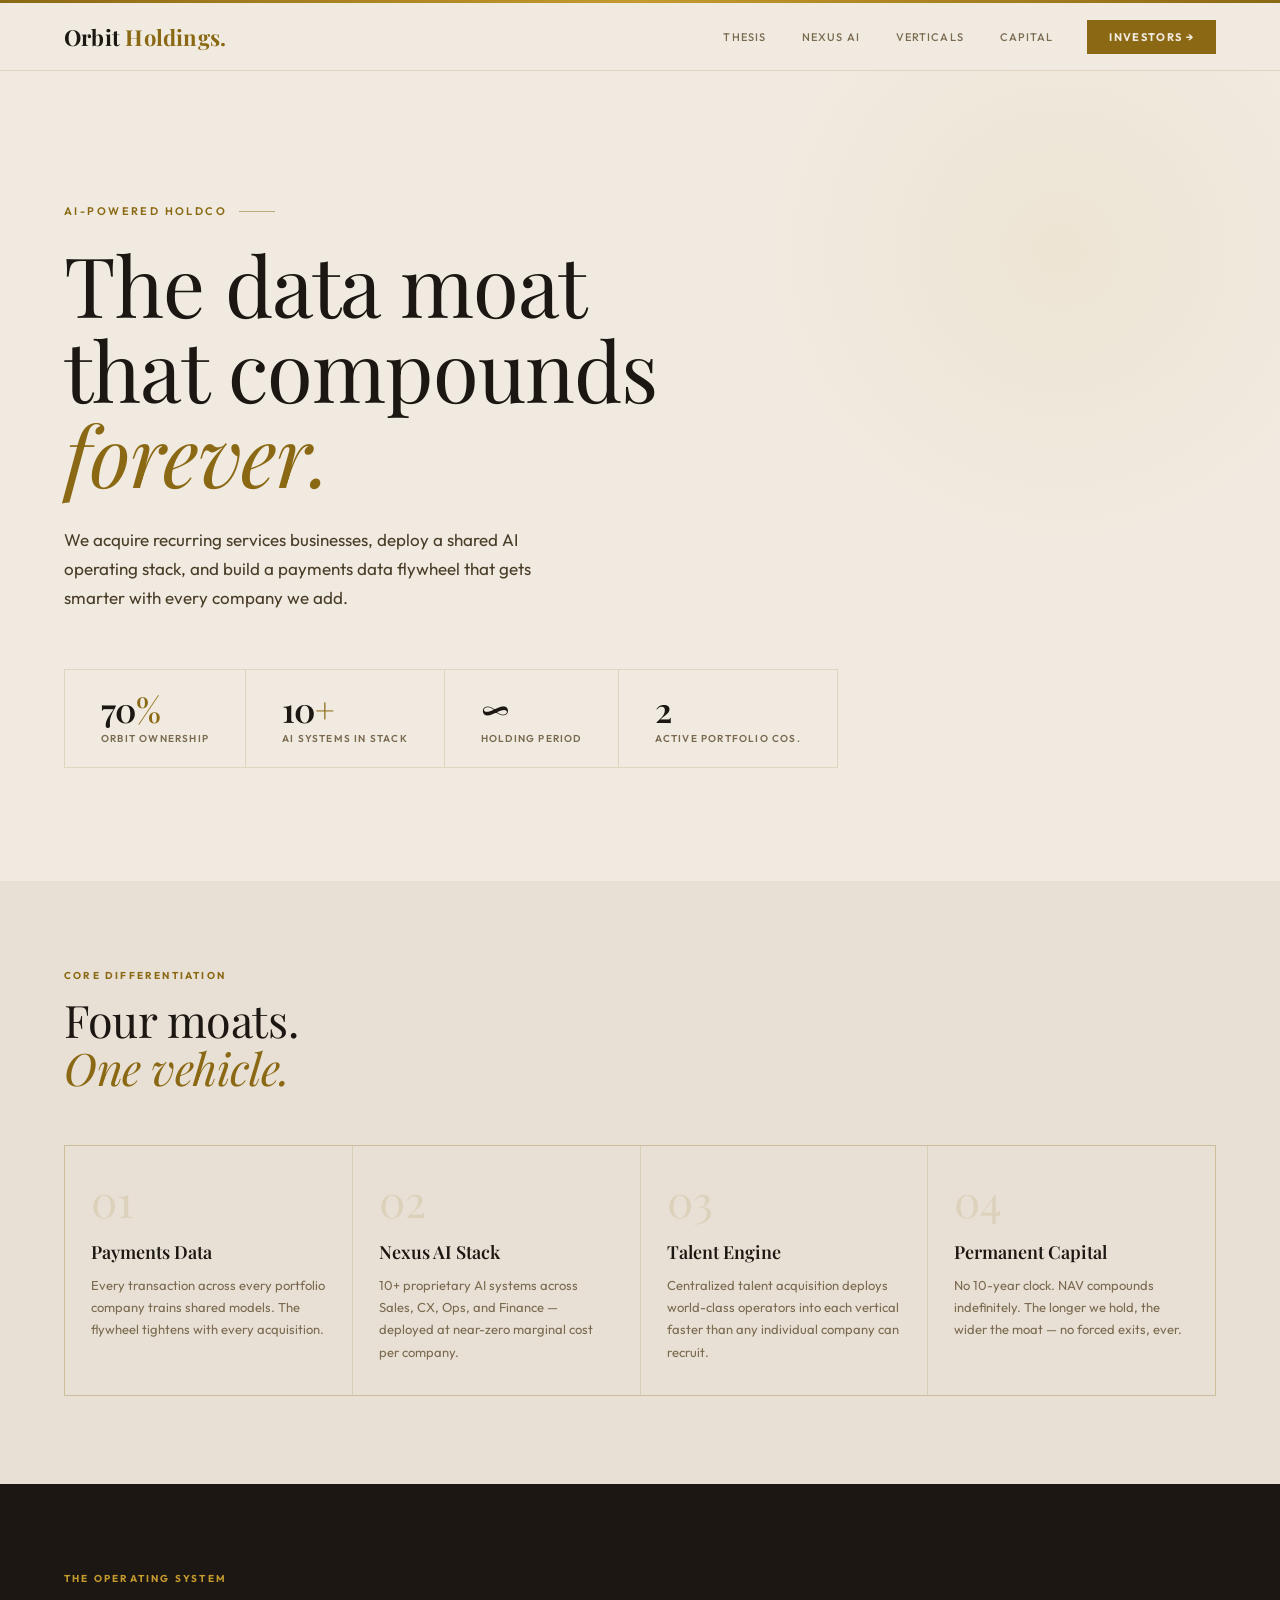
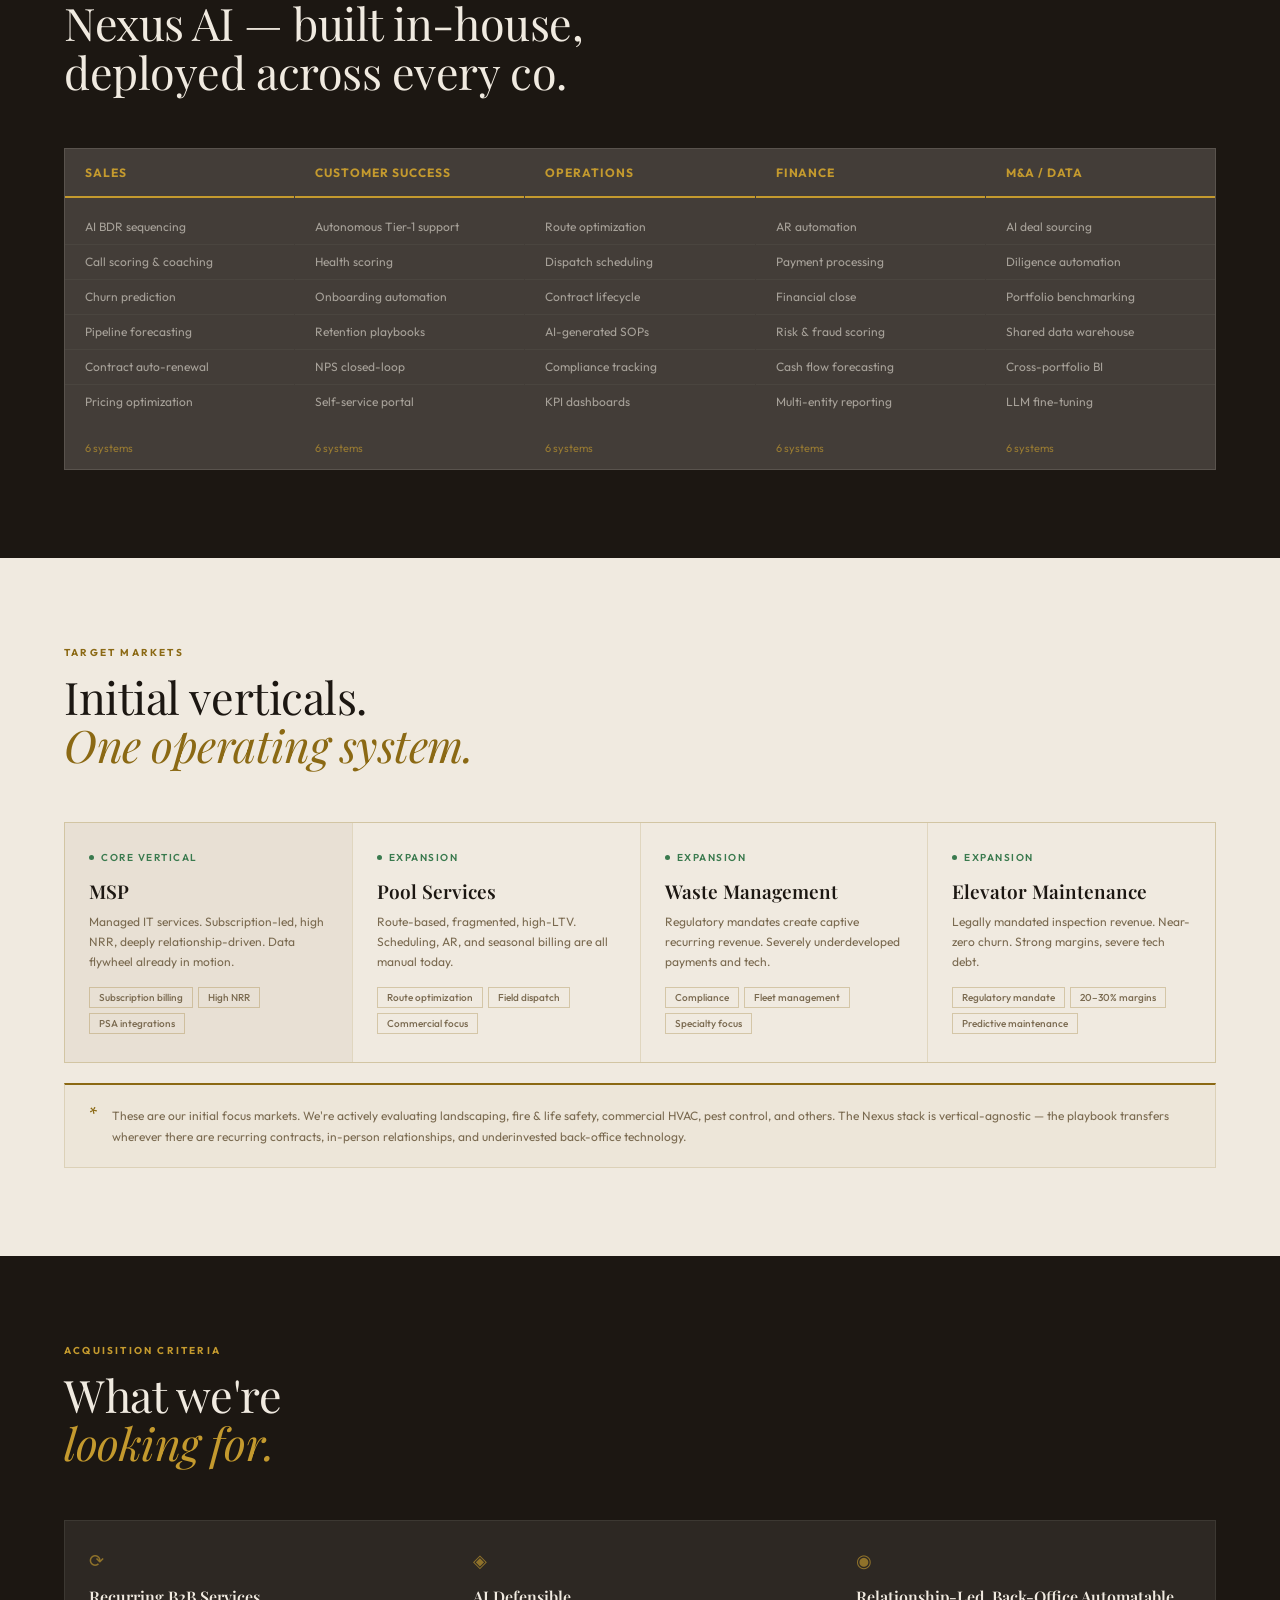
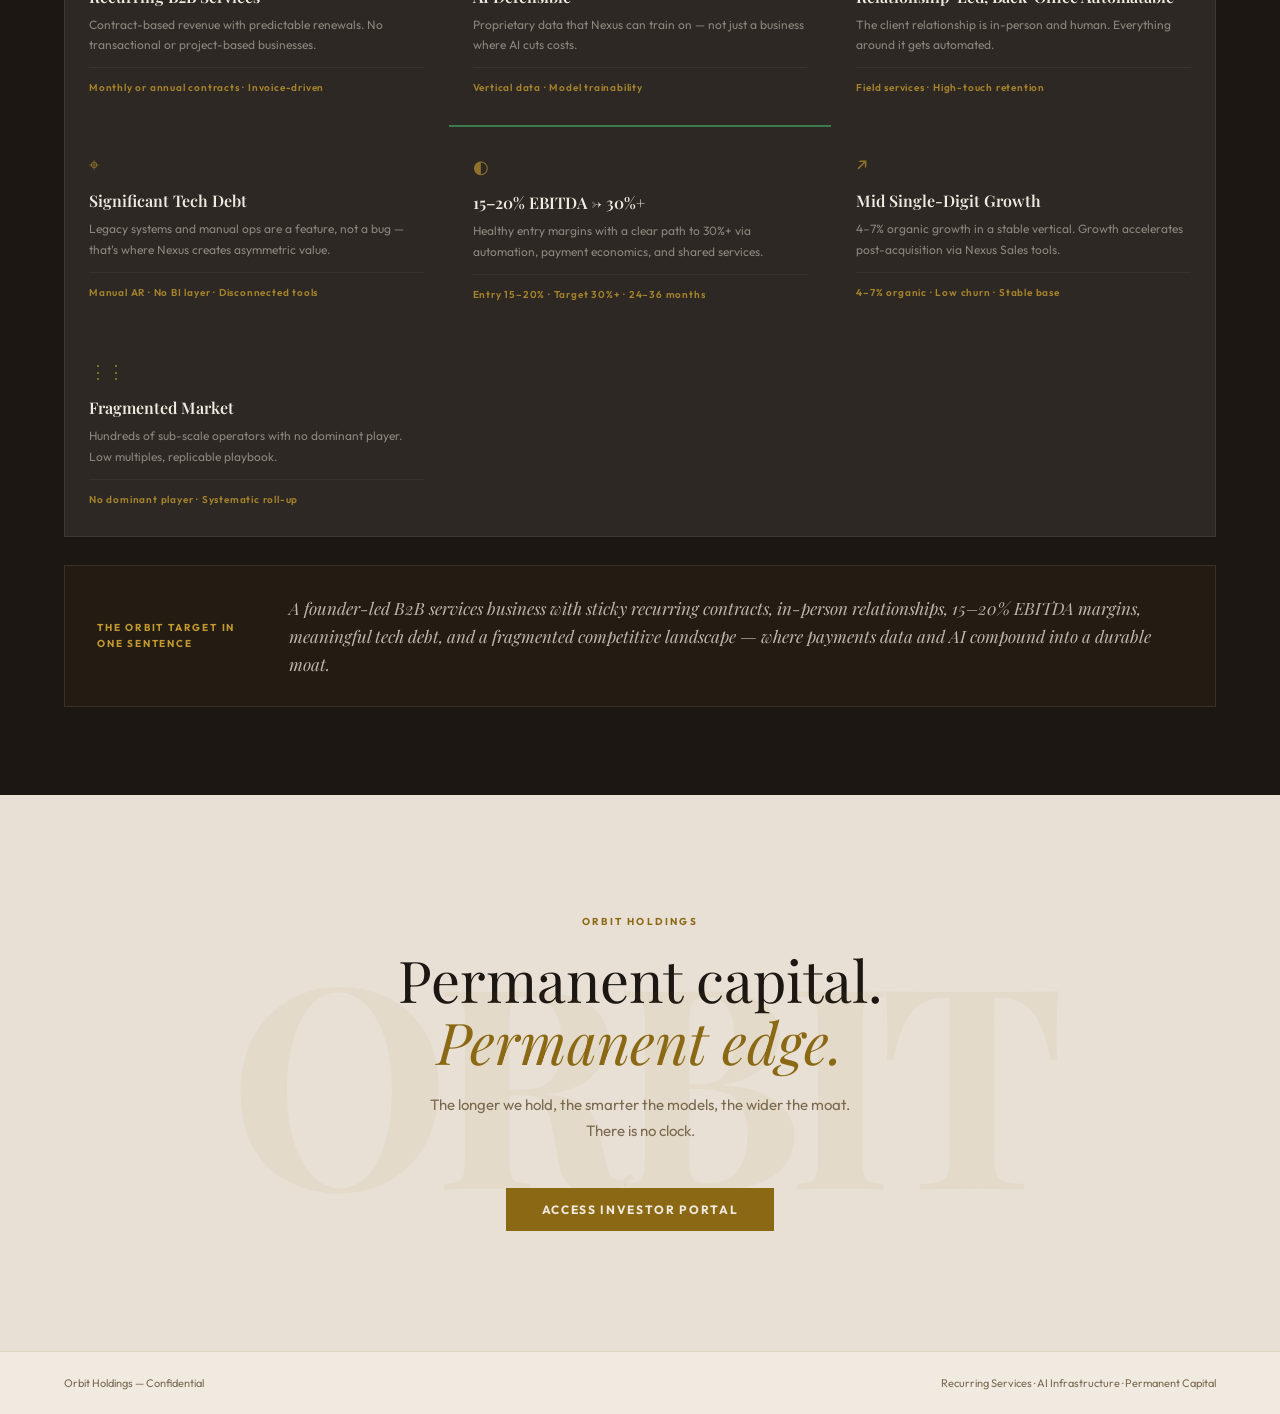
==== commit 5ca78c38: "Add files via upload" ====
--- a/index.html
+++ b/index.html
@@ -154,15 +154,41 @@
     .crit-summary{grid-template-columns:1fr;gap:12px}
   }
   @media(max-width:700px){
-    .nav,.footer{padding-left:24px;padding-right:24px}
-    section,.hero,.cta-wrap{padding-left:24px;padding-right:24px}
-    .hero{padding-top:72px;padding-bottom:56px}
-    .hero-stats{flex-wrap:wrap}
+    /* Layout */
+    .nav{padding:0 20px;height:60px}
+    .nav-links{gap:0}
+    .nav-link{display:none}
+    .nav-cta{margin-left:auto;padding:8px 16px;font-size:10px}
+    section,.hero,.cta-wrap{padding-left:20px;padding-right:20px}
+    section{padding-top:56px;padding-bottom:56px}
+    .hero{padding-top:56px;padding-bottom:48px;min-height:auto}
+    /* Hero */
+    .hero-headline{font-size:clamp(38px,10vw,56px)}
+    .hero-sub{font-size:15px}
+    .hero-stats{flex-direction:column;width:100%}
+    .hero-stat{border-right:none!important;border-bottom:1px solid var(--border);padding:16px 20px}
+    .hero-stat:last-child{border-bottom:none}
+    /* Grids */
     .moat-grid,.verticals-grid,.criteria-grid{grid-template-columns:1fr}
     .nexus-row{grid-template-columns:1fr 1fr}
     .cap-grid{grid-template-columns:1fr}
-    .cta-wrap{padding-top:80px;padding-bottom:80px}
-    footer{flex-direction:column;gap:6px;text-align:center}
+    .cap-why{grid-template-columns:1fr}
+    /* Cap rows */
+    .cap-row{grid-template-columns:1fr 56px;gap:8px;padding:14px 18px}
+    .cap-note{display:none}
+    /* Section titles */
+    .sec-title{font-size:clamp(26px,8vw,38px);margin-bottom:32px}
+    /* Crit summary */
+    .crit-summary{grid-template-columns:1fr;gap:10px;padding:20px}
+    .crit-summary-text{font-size:15px}
+    /* Footer */
+    footer{flex-direction:column;gap:6px;text-align:center;padding:16px 20px}
+    /* CTA */
+    .cta-wrap{padding-top:72px;padding-bottom:72px}
+    .cta-wrap::before{font-size:140px}
+    /* Nexus items */
+    .nexus-item{font-size:11px;padding:7px 14px}
+    .nexus-col-header{padding:12px 14px;font-size:11px}
   }
 </style>
 </head>
@@ -328,32 +354,6 @@
   </div>
 </section>
 
-<!-- CAPITAL -->
-<section id="capital" class="alt reveal">
-  <div class="sec-eyebrow">Capitalization Model</div>
-  <h2 class="sec-title">Two raises.<br><em>Three classes of return.</em></h2>
-  <div class="cap-grid">
-    <div class="cap-layer">
-      <div class="cap-layer-hd"><div class="cap-layer-tag">Layer 01</div><div class="cap-layer-name">Orbit Holdings GP</div></div>
-      <div class="cap-row"><div class="cap-party">Outside Investors</div><div class="cap-pct">20%</div><div class="cap-note">Growth capital. NAV-based liquidity via periodic tender offers as portfolio appreciates.</div></div>
-      <div class="cap-row hl"><div class="cap-party">Founders / GP Team</div><div class="cap-pct">80%</div><div class="cap-note">Permanent equity. Carries the platform premium — Nexus IP, deal pipeline, data infrastructure.</div></div>
-    </div>
-    <div class="cap-layer">
-      <div class="cap-layer-hd"><div class="cap-layer-tag">Layer 02</div><div class="cap-layer-name">Per-Subsidiary Raise</div></div>
-      <div class="cap-row hl"><div class="cap-party">Orbit Holdings</div><div class="cap-pct">70%</div><div class="cap-note">Board control. Mandates Nexus adoption, payment processing, and upward data sharing.</div></div>
-      <div class="cap-row"><div class="cap-party">Sub-Level Investors</div><div class="cap-pct">20%</div><div class="cap-note">Preferred with 2× liquidation preference. Drag-along rights after year 5.</div></div>
-      <div class="cap-row"><div class="cap-party">Founder Rollover</div><div class="cap-pct">10%</div><div class="cap-note">3-year EBITDA earnout. Aligned without blocking power.</div></div>
-      <div class="cap-callout">Each sub-level raise at a higher valuation marks up Orbit's NAV — giving holdco investors a return signal without a forced exit.</div>
-    </div>
-  </div>
-  <div class="cap-why">
-    <div class="cap-why-item"><div class="cap-why-icon">↑</div><div class="cap-why-text"><strong>NAV compounds at the GP level.</strong> Each sub-level raise marks up Orbit's holdco valuation. No forced exit required.</div></div>
-    <div class="cap-why-item"><div class="cap-why-icon">⊕</div><div class="cap-why-text"><strong>Two bites of the apple.</strong> Returns from holdco appreciation and subsidiary cash flows. Sub-level investors fund growth without diluting the GP.</div></div>
-    <div class="cap-why-item"><div class="cap-why-icon">⚙</div><div class="cap-why-text"><strong>Control is non-negotiable.</strong> 70% ownership means Nexus deployment, data sharing, and payment processing are mandated — not negotiated.</div></div>
-    <div class="cap-why-item"><div class="cap-why-icon">◎</div><div class="cap-why-text"><strong>Clean structure.</strong> Payment economics flow through commercial agreements at the subsidiary level — arms-length, auditable, conflict-free.</div></div>
-  </div>
-</section>
-
 <!-- CTA -->
 <div class="cta-wrap reveal">
   <div class="cta-eyebrow">Orbit Holdings</div>
